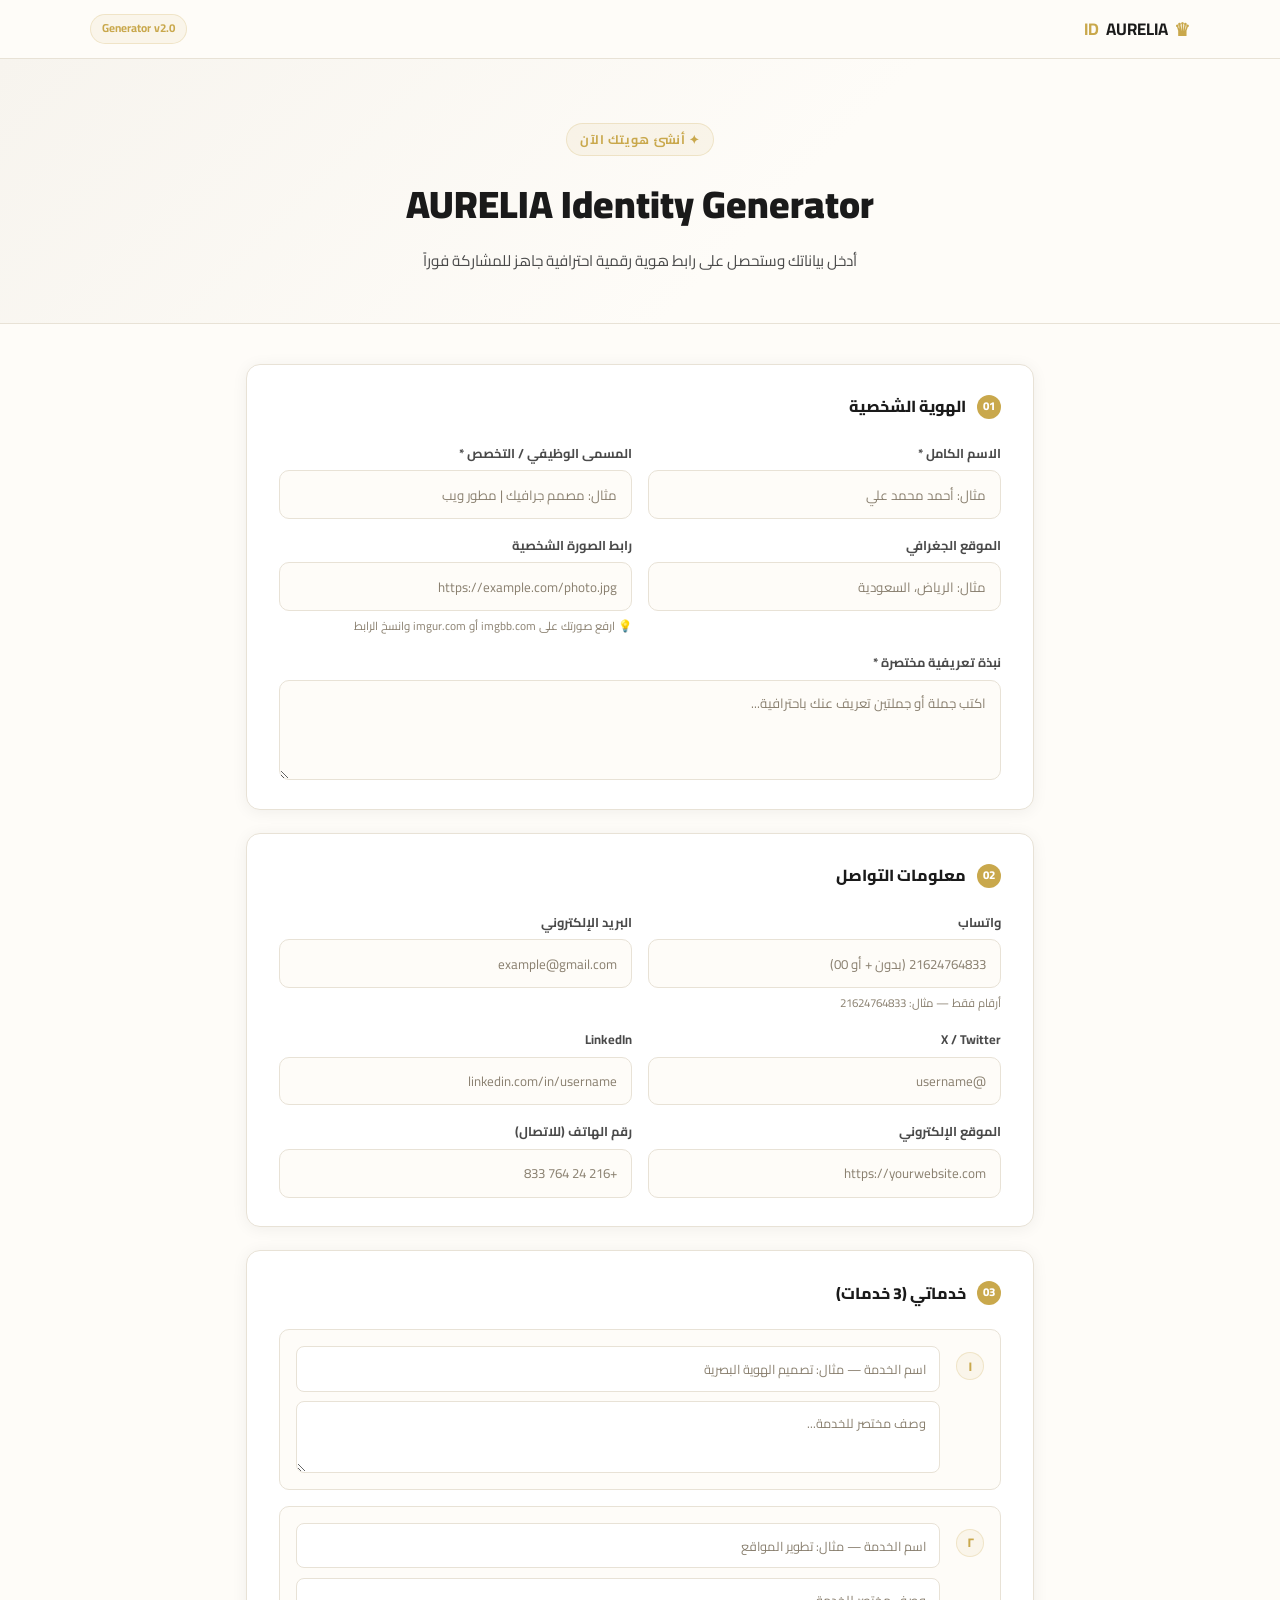
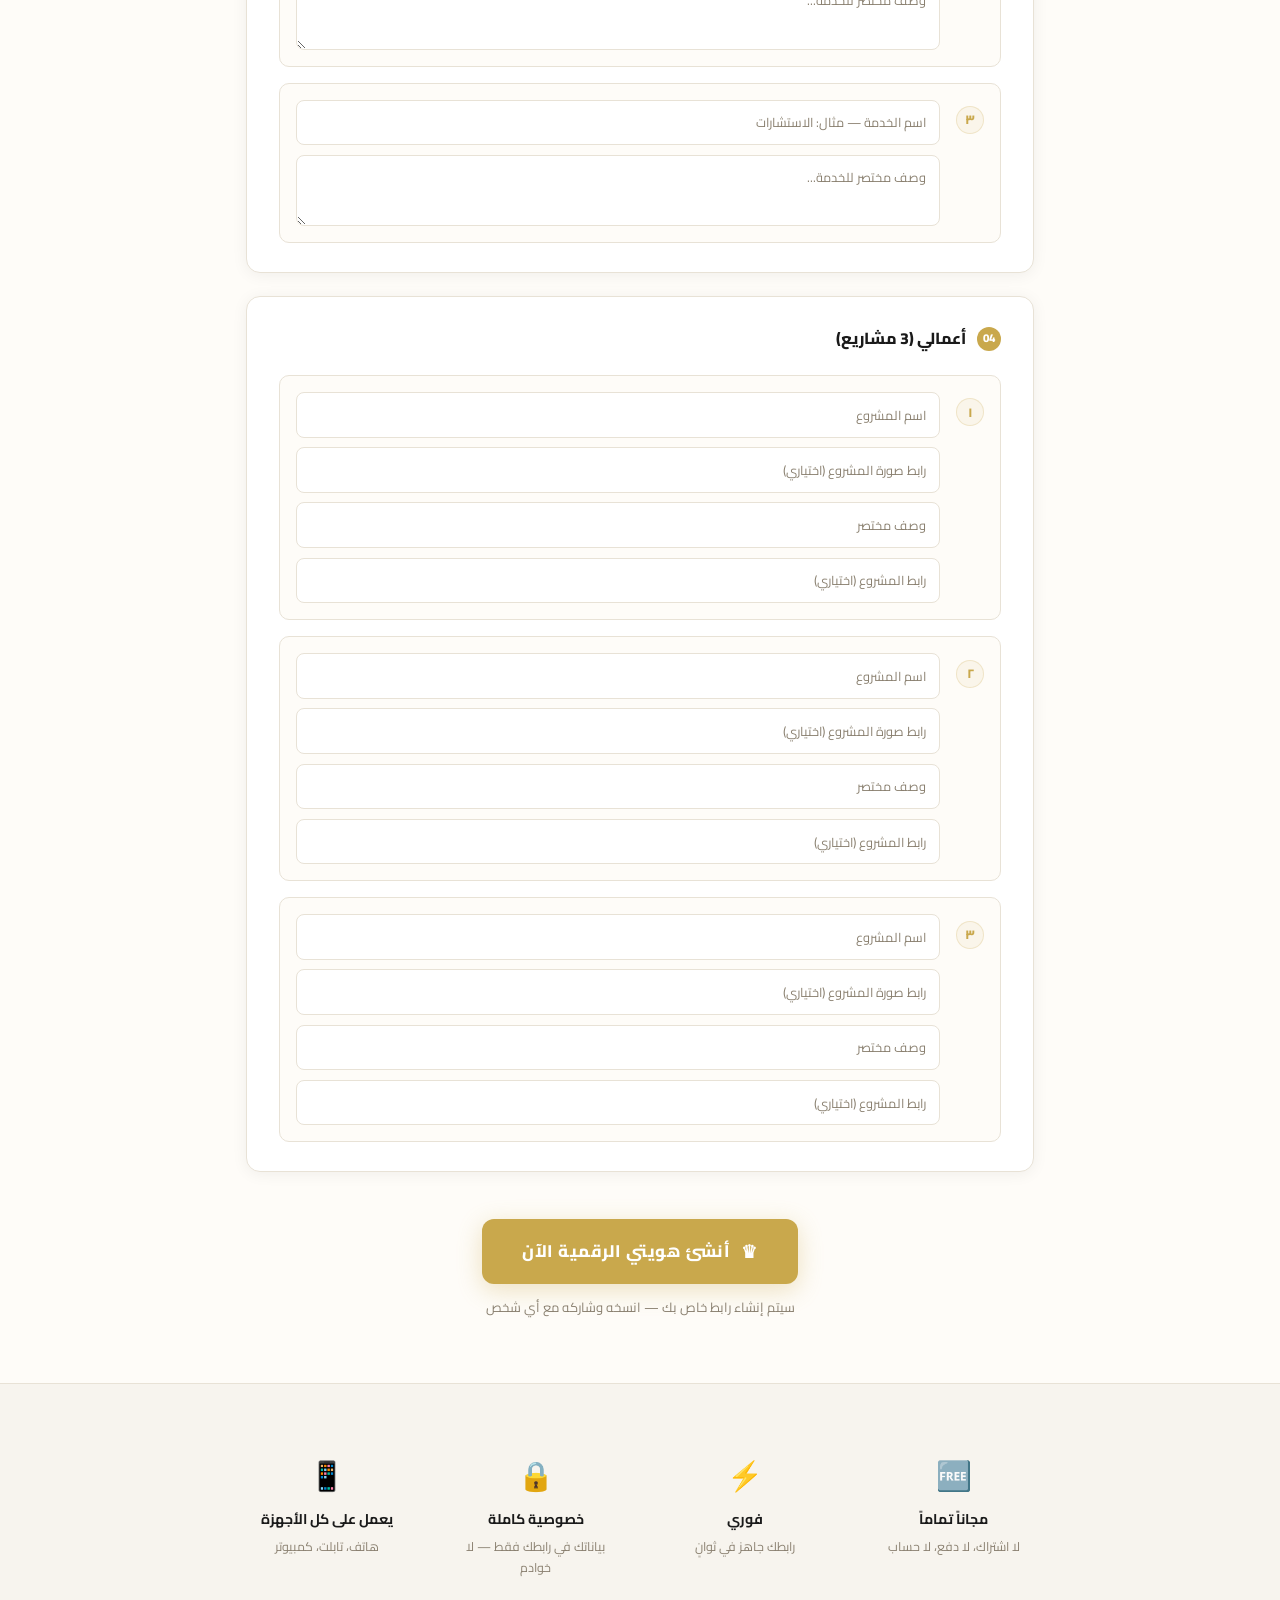
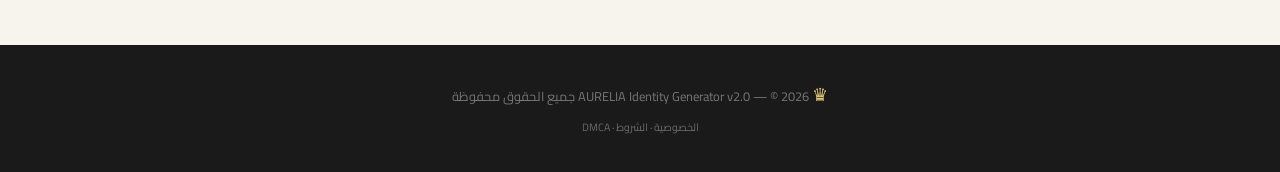
==== index.html @ c1bc96af "Transform personal profile into a reusable identity generator Update index.html, script.js, and styl" ====
<!DOCTYPE html>
<html lang="ar" dir="rtl">
<head>
  <meta charset="UTF-8" />
  <meta name="viewport" content="width=device-width, initial-scale=1.0" />
  <meta name="description" content="AURELIA Identity Generator — أنشئ هويتك الرقمية الاحترافية برابط واحد" />
  <title>AURELIA Identity Generator</title>
  <link rel="preconnect" href="https://fonts.googleapis.com" />
  <link href="https://fonts.googleapis.com/css2?family=Cairo:wght@300;400;500;600;700;800;900&display=swap" rel="stylesheet" />
  <link rel="stylesheet" href="style.css" />
</head>
<body>

<!-- ══ FORM MODE (يظهر عند فتح الرابط بدون بيانات) ══ -->
<div id="formMode">

  <nav class="nav">
    <div class="nav-wrap">
      <span class="logo"><span class="logo-icon">♛</span> AURELIA <strong>ID</strong></span>
      <span class="nav-badge">Generator v2.0</span>
    </div>
  </nav>

  <div class="form-hero">
    <div class="fh-inner">
      <span class="form-tag">✦ أنشئ هويتك الآن</span>
      <h1>AURELIA Identity Generator</h1>
      <p>أدخل بياناتك وستحصل على رابط هوية رقمية احترافية جاهز للمشاركة فوراً</p>
    </div>
  </div>

  <div class="form-wrap">
    <form id="identityForm">

      <!-- ═══ الهوية الأساسية ═══ -->
      <div class="form-section">
        <h2 class="fs-title"><span>01</span> الهوية الشخصية</h2>
        <div class="fields-grid">
          <div class="field-group">
            <label>الاسم الكامل *</label>
            <input type="text" id="f-name" placeholder="مثال: أحمد محمد علي" required />
          </div>
          <div class="field-group">
            <label>المسمى الوظيفي / التخصص *</label>
            <input type="text" id="f-title" placeholder="مثال: مصمم جرافيك | مطور ويب" required />
          </div>
          <div class="field-group">
            <label>الموقع الجغرافي</label>
            <input type="text" id="f-location" placeholder="مثال: الرياض، السعودية" />
          </div>
          <div class="field-group">
            <label>رابط الصورة الشخصية</label>
            <input type="url" id="f-photo" placeholder="https://example.com/photo.jpg" />
            <small>💡 ارفع صورتك على imgbb.com أو imgur.com وانسخ الرابط</small>
          </div>
          <div class="field-group full">
            <label>نبذة تعريفية مختصرة *</label>
            <textarea id="f-bio" rows="3" placeholder="اكتب جملة أو جملتين تعريف عنك باحترافية..." required></textarea>
          </div>
        </div>
      </div>

      <!-- ═══ التواصل ═══ -->
      <div class="form-section">
        <h2 class="fs-title"><span>02</span> معلومات التواصل</h2>
        <div class="fields-grid">
          <div class="field-group">
            <label>واتساب</label>
            <input type="text" id="f-wa" placeholder="21624764833 (بدون + أو 00)" />
            <small>أرقام فقط — مثال: 21624764833</small>
          </div>
          <div class="field-group">
            <label>البريد الإلكتروني</label>
            <input type="email" id="f-email" placeholder="example@gmail.com" />
          </div>
          <div class="field-group">
            <label>X / Twitter</label>
            <input type="text" id="f-x" placeholder="@username" />
          </div>
          <div class="field-group">
            <label>LinkedIn</label>
            <input type="text" id="f-li" placeholder="linkedin.com/in/username" />
          </div>
          <div class="field-group">
            <label>الموقع الإلكتروني</label>
            <input type="url" id="f-web" placeholder="https://yourwebsite.com" />
          </div>
          <div class="field-group">
            <label>رقم الهاتف (للاتصال)</label>
            <input type="text" id="f-phone" placeholder="+216 24 764 833" />
          </div>
        </div>
      </div>

      <!-- ═══ الخدمات ═══ -->
      <div class="form-section">
        <h2 class="fs-title"><span>03</span> خدماتي (3 خدمات)</h2>
        <div class="services-inputs">
          <div class="service-input-row" data-svc="1">
            <span class="svc-num">١</span>
            <div class="svc-fields">
              <input type="text" id="s1-title" placeholder="اسم الخدمة — مثال: تصميم الهوية البصرية" />
              <textarea id="s1-desc" rows="2" placeholder="وصف مختصر للخدمة..."></textarea>
            </div>
          </div>
          <div class="service-input-row" data-svc="2">
            <span class="svc-num">٢</span>
            <div class="svc-fields">
              <input type="text" id="s2-title" placeholder="اسم الخدمة — مثال: تطوير المواقع" />
              <textarea id="s2-desc" rows="2" placeholder="وصف مختصر للخدمة..."></textarea>
            </div>
          </div>
          <div class="service-input-row" data-svc="3">
            <span class="svc-num">٣</span>
            <div class="svc-fields">
              <input type="text" id="s3-title" placeholder="اسم الخدمة — مثال: الاستشارات" />
              <textarea id="s3-desc" rows="2" placeholder="وصف مختصر للخدمة..."></textarea>
            </div>
          </div>
        </div>
      </div>

      <!-- ═══ الأعمال ═══ -->
      <div class="form-section">
        <h2 class="fs-title"><span>04</span> أعمالي (3 مشاريع)</h2>
        <div class="projects-inputs">
          <div class="project-input-row">
            <span class="svc-num">١</span>
            <div class="svc-fields">
              <input type="text" id="p1-name" placeholder="اسم المشروع" />
              <input type="url" id="p1-img" placeholder="رابط صورة المشروع (اختياري)" />
              <input type="text" id="p1-desc" placeholder="وصف مختصر" />
              <input type="url" id="p1-link" placeholder="رابط المشروع (اختياري)" />
            </div>
          </div>
          <div class="project-input-row">
            <span class="svc-num">٢</span>
            <div class="svc-fields">
              <input type="text" id="p2-name" placeholder="اسم المشروع" />
              <input type="url" id="p2-img" placeholder="رابط صورة المشروع (اختياري)" />
              <input type="text" id="p2-desc" placeholder="وصف مختصر" />
              <input type="url" id="p2-link" placeholder="رابط المشروع (اختياري)" />
            </div>
          </div>
          <div class="project-input-row">
            <span class="svc-num">٣</span>
            <div class="svc-fields">
              <input type="text" id="p3-name" placeholder="اسم المشروع" />
              <input type="url" id="p3-img" placeholder="رابط صورة المشروع (اختياري)" />
              <input type="text" id="p3-desc" placeholder="وصف مختصر" />
              <input type="url" id="p3-link" placeholder="رابط المشروع (اختياري)" />
            </div>
          </div>
        </div>
      </div>

      <!-- ═══ زر الإنشاء ═══ -->
      <div class="form-submit">
        <button type="submit" class="gen-btn">
          <span class="btn-icon">♛</span>
          أنشئ هويتي الرقمية الآن
        </button>
        <p class="form-note">سيتم إنشاء رابط خاص بك — انسخه وشاركه مع أي شخص</p>
      </div>

    </form>
  </div>

  <!-- FEATURES -->
  <div class="gen-features">
    <div class="container">
      <div class="gf-grid">
        <div class="gf-item">
          <span>🆓</span>
          <strong>مجاناً تماماً</strong>
          <p>لا اشتراك، لا دفع، لا حساب</p>
        </div>
        <div class="gf-item">
          <span>⚡</span>
          <strong>فوري</strong>
          <p>رابطك جاهز في ثوانٍ</p>
        </div>
        <div class="gf-item">
          <span>🔒</span>
          <strong>خصوصية كاملة</strong>
          <p>بياناتك في رابطك فقط — لا خوادم</p>
        </div>
        <div class="gf-item">
          <span>📱</span>
          <strong>يعمل على كل الأجهزة</strong>
          <p>هاتف، تابلت، كمبيوتر</p>
        </div>
      </div>
    </div>
  </div>

  <footer class="footer">
    <div class="footer-copy">
      <span class="logo-icon">♛</span>
      AURELIA Identity Generator v2.0 — © 2026 جميع الحقوق محفوظة
      <br /><small><a href="privacy.html">الخصوصية</a> · <a href="terms.html">الشروط</a> · <a href="dmca.html">DMCA</a></small>
    </div>
  </footer>

</div><!-- /formMode -->

<!-- ══ VIEW MODE (يظهر عند فتح رابط #data=...) ══ -->
<div id="viewMode" style="display:none">

  <nav class="nav nav-view">
    <div class="nav-wrap">
      <span class="logo"><span class="logo-icon">♛</span> AURELIA <strong>ID</strong></span>
      <div class="nav-view-actions">
        <a href="index.html" class="nav-edit-btn">✏ أنشئ هويتك</a>
        <button class="nav-share-btn" id="shareBtn">🔗 نسخ الرابط</button>
      </div>
    </div>
  </nav>

  <!-- HERO -->
  <section class="v-hero">
    <div class="container v-hero-grid">
      <div class="v-hero-content">
        <span class="hero-tag" id="v-tag">✦ هوية رقمية احترافية</span>
        <h1 class="hero-name" id="v-name">—</h1>
        <p class="hero-title" id="v-title">—</p>
        <p class="hero-loc" id="v-loc" style="display:none">
          <svg width="13" height="13" viewBox="0 0 24 24" fill="none" stroke="currentColor" stroke-width="2"><path d="M21 10c0 7-9 13-9 13s-9-6-9-13a9 9 0 0118 0z"/><circle cx="12" cy="10" r="3"/></svg>
          <span id="v-loc-text"></span>
        </p>
        <p class="hero-desc" id="v-bio">—</p>
        <div class="hero-socials" id="v-socials"></div>
        <div id="v-cta-wrap"></div>
      </div>
      <div class="hero-photo-wrap">
        <div class="photo-ring">
          <div class="photo-circle">
            <img id="v-photo" src="" alt="صورة شخصية" onerror="this.style.display='none';document.getElementById('v-avatar-fb').style.display='flex'" />
            <div class="avatar-fallback" id="v-avatar-fb"></div>
          </div>
        </div>
        <div class="photo-badge">هوية رقمية ✦</div>
      </div>
    </div>
  </section>

  <!-- SERVICES -->
  <section class="v-section v-alt" id="v-services-sec" style="display:none">
    <div class="container">
      <div class="section-label">الخدمات</div>
      <div class="v-services-grid" id="v-services"></div>
    </div>
  </section>

  <!-- PROJECTS -->
  <section class="v-section" id="v-projects-sec" style="display:none">
    <div class="container">
      <div class="section-label">الأعمال</div>
      <div class="v-projects-grid" id="v-projects"></div>
    </div>
  </section>

  <!-- STRENGTHS (ثابتة) -->
  <section class="v-section v-alt strengths-sec">
    <div class="container">
      <div class="section-label">المميزات</div>
      <div class="strengths-grid">
        <div class="str-card">
          <div class="str-icon">🆓</div>
          <h4>استضافة مجانية</h4>
          <p>يعمل على GitHub Pages بدون أي تكلفة</p>
        </div>
        <div class="str-card">
          <div class="str-icon">📱</div>
          <h4>تصميم متجاوب</h4>
          <p>متوافق مع الهاتف والتابلت والكمبيوتر</p>
        </div>
        <div class="str-card">
          <div class="str-icon">⚡</div>
          <h4>تحديث فوري</h4>
          <p>تعديل البيانات وإنشاء رابط جديد فوراً</p>
        </div>
        <div class="str-card">
          <div class="str-icon">🔗</div>
          <h4>روابط مباشرة</h4>
          <p>واتساب، إيميل، شبكات اجتماعية في مكان واحد</p>
        </div>
      </div>
    </div>
  </section>

  <!-- CONTACT -->
  <section class="v-section" id="v-contact-sec">
    <div class="container">
      <div class="section-label">تواصل</div>
      <div class="v-contact-grid" id="v-contacts"></div>
    </div>
  </section>

  <!-- FOOTER VIEW -->
  <footer class="footer">
    <div class="footer-copy">
      <span class="logo-icon">♛</span>
      تم إنشاء هذه الهوية بـ AURELIA Identity Generator
      <br />
      <a href="index.html" class="footer-gen-link">أنشئ هويتك المجانية الآن ←</a>
      <br /><small><a href="privacy.html">الخصوصية</a> · <a href="terms.html">الشروط</a></small>
    </div>
  </footer>

  <!-- SHARE TOAST -->
  <div class="toast" id="toast">✓ تم نسخ الرابط!</div>

</div><!-- /viewMode -->

<script src="script.js"></script>
</body>
</html>
---- style.css ----
/* ============================================
   AURELIA Identity Generator v2.0 — style.css
   © 2026 AURELIA. All rights reserved.
============================================ */

:root {
  --gold:    #c9a84c;
  --gold-l:  #e2c87a;
  --gold-d:  #9e7e30;
  --gold-bg: rgba(201,168,76,.08);
  --gold-br: rgba(201,168,76,.22);
  --bg:      #fefcf8;
  --bg2:     #f7f4ee;
  --white:   #ffffff;
  --text:    #1a1a1a;
  --sub:     #4a4a4a;
  --muted:   #8a8070;
  --border:  #e8e2d6;
  --shadow:  0 2px 16px rgba(0,0,0,.06);
  --shadow-h:0 8px 36px rgba(0,0,0,.1);
  --ff:      'Cairo', sans-serif;
  --r:       14px;
  --tr:      .22s ease;
}

*,*::before,*::after{box-sizing:border-box;margin:0;padding:0}
html{scroll-behavior:smooth}
body{font-family:var(--ff);background:var(--bg);color:var(--text);direction:rtl;overflow-x:hidden;line-height:1.7}
img{max-width:100%;display:block}
a{text-decoration:none;color:inherit}
ul{list-style:none}
input,textarea,button,select{font-family:var(--ff)}

::-webkit-scrollbar{width:4px}
::-webkit-scrollbar-track{background:var(--bg2)}
::-webkit-scrollbar-thumb{background:var(--gold-l);border-radius:8px}

.container{width:min(1100px,92%);margin-inline:auto}

/* ══ NAV ═══════════════════════════════════ */
.nav{
  position:sticky;top:0;z-index:99;
  background:rgba(254,252,248,.95);
  backdrop-filter:blur(14px);
  border-bottom:1px solid var(--border);
  padding:.85rem 0;
}
.nav-wrap{
  display:flex;align-items:center;
  justify-content:space-between;
  width:min(1100px,92%);margin-inline:auto;
}
.logo{
  display:flex;align-items:center;gap:.4rem;
  font-size:1.05rem;font-weight:700;color:var(--text);
}
.logo-icon{color:var(--gold);font-size:1.15rem}
.logo strong{color:var(--gold)}
.nav-badge{
  font-size:.72rem;font-weight:700;
  background:var(--gold-bg);border:1px solid var(--gold-br);
  color:var(--gold);padding:.25rem .7rem;border-radius:50px;
}
.nav-view-actions{display:flex;gap:.7rem;align-items:center}
.nav-edit-btn{
  font-size:.8rem;font-weight:700;color:var(--sub);
  border:1px solid var(--border);
  padding:.35rem .9rem;border-radius:8px;
  transition:all var(--tr);
}
.nav-edit-btn:hover{border-color:var(--gold);color:var(--gold)}
.nav-share-btn{
  font-size:.8rem;font-weight:700;
  background:var(--gold);color:#fff;
  border:none;padding:.4rem 1rem;border-radius:8px;
  cursor:pointer;transition:background var(--tr);
}
.nav-share-btn:hover{background:var(--gold-d)}

/* ══ FORM HERO ══════════════════════════════ */
.form-hero{
  background:linear-gradient(135deg,var(--bg2) 0%,var(--bg) 60%);
  border-bottom:1px solid var(--border);
  padding:4rem 0 3rem;
  text-align:center;
}
.fh-inner{max-width:580px;margin:0 auto;padding:0 1rem}
.form-tag{
  display:inline-block;
  background:var(--gold-bg);border:1px solid var(--gold-br);
  color:var(--gold);font-size:.78rem;font-weight:700;
  padding:.3rem .85rem;border-radius:50px;
  letter-spacing:.05em;margin-bottom:1rem;
}
.form-hero h1{
  font-size:clamp(1.7rem,3.5vw,2.4rem);
  font-weight:900;color:var(--text);margin-bottom:.6rem;
}
.form-hero p{font-size:.95rem;color:var(--sub);line-height:1.8}

/* ══ FORM ═══════════════════════════════════ */
.form-wrap{
  max-width:820px;margin:0 auto;
  padding:2.5rem 1rem 1rem;
}
.form-section{
  background:var(--white);
  border:1px solid var(--border);
  border-radius:var(--r);
  padding:1.8rem 2rem;
  margin-bottom:1.4rem;
  box-shadow:var(--shadow);
}
.fs-title{
  font-size:1rem;font-weight:800;color:var(--text);
  margin-bottom:1.4rem;
  display:flex;align-items:center;gap:.7rem;
}
.fs-title span{
  background:var(--gold);color:#fff;
  font-size:.72rem;font-weight:800;
  width:24px;height:24px;border-radius:50%;
  display:inline-flex;align-items:center;justify-content:center;
  flex-shrink:0;
}
.fields-grid{
  display:grid;
  grid-template-columns:1fr 1fr;
  gap:1rem;
}
.field-group{display:flex;flex-direction:column;gap:.35rem}
.field-group.full{grid-column:1/-1}
.field-group label{
  font-size:.8rem;font-weight:700;color:var(--sub);
}
.field-group small{font-size:.72rem;color:var(--muted)}
.field-group input,
.field-group textarea{
  border:1.5px solid var(--border);
  border-radius:10px;
  padding:.65rem .9rem;
  font-size:.88rem;color:var(--text);
  background:var(--bg);
  outline:none;
  transition:border-color var(--tr),box-shadow var(--tr);
  resize:vertical;
  direction:rtl;
}
.field-group input:focus,
.field-group textarea:focus{
  border-color:var(--gold);
  box-shadow:0 0 0 3px rgba(201,168,76,.12);
}
.field-group input::placeholder,
.field-group textarea::placeholder{color:var(--muted);font-size:.83rem}

/* Services & Projects Inputs */
.services-inputs,.projects-inputs{display:flex;flex-direction:column;gap:1rem}
.service-input-row,.project-input-row{
  display:flex;gap:1rem;align-items:flex-start;
  padding:1rem;background:var(--bg);
  border:1px solid var(--border);border-radius:10px;
}
.svc-num{
  width:28px;height:28px;border-radius:50%;
  background:var(--gold-bg);border:1px solid var(--gold-br);
  color:var(--gold);font-size:.8rem;font-weight:800;
  display:flex;align-items:center;justify-content:center;
  flex-shrink:0;margin-top:.4rem;
}
.svc-fields{flex:1;display:flex;flex-direction:column;gap:.6rem}
.svc-fields input,.svc-fields textarea{
  border:1.5px solid var(--border);border-radius:8px;
  padding:.55rem .8rem;font-size:.85rem;color:var(--text);
  background:var(--white);outline:none;
  transition:border-color var(--tr);
  direction:rtl;
}
.svc-fields input:focus,.svc-fields textarea:focus{border-color:var(--gold)}
.svc-fields input::placeholder,.svc-fields textarea::placeholder{color:var(--muted);font-size:.8rem}
.svc-fields textarea{resize:vertical}

/* Submit */
.form-submit{
  text-align:center;padding:1.5rem 0 3rem;
}
.gen-btn{
  display:inline-flex;align-items:center;gap:.7rem;
  background:var(--gold);color:#fff;
  font-family:var(--ff);font-size:1.05rem;font-weight:800;
  padding:1rem 2.5rem;border-radius:12px;
  border:none;cursor:pointer;
  box-shadow:0 6px 24px rgba(201,168,76,.32);
  transition:all var(--tr);
  letter-spacing:.03em;
}
.gen-btn:hover{background:var(--gold-d);transform:translateY(-2px);box-shadow:0 10px 32px rgba(201,168,76,.4)}
.btn-icon{font-size:1.1rem}
.form-note{font-size:.82rem;color:var(--muted);margin-top:.8rem}

/* Generator Features */
.gen-features{
  background:var(--bg2);
  border-top:1px solid var(--border);
  padding:3rem 0;
}
.gf-grid{
  display:grid;grid-template-columns:repeat(4,1fr);
  gap:1rem;max-width:820px;margin:0 auto;text-align:center;
}
.gf-item{padding:1.2rem .8rem}
.gf-item span{font-size:1.8rem;display:block;margin-bottom:.5rem}
.gf-item strong{display:block;font-size:.88rem;font-weight:700;color:var(--text);margin-bottom:.25rem}
.gf-item p{font-size:.78rem;color:var(--muted)}

/* ══ IDENTITY VIEW ══════════════════════════ */
.v-hero{
  padding:5rem 0 4rem;
  background:var(--bg);
  border-bottom:1px solid var(--border);
}
.v-hero-grid{
  display:grid;grid-template-columns:1fr auto;
  gap:4rem;align-items:center;
}
.hero-tag{
  display:inline-block;
  background:var(--gold-bg);border:1px solid var(--gold-br);
  color:var(--gold);font-size:.78rem;font-weight:700;
  padding:.3rem .85rem;border-radius:50px;
  margin-bottom:1rem;letter-spacing:.04em;
}
.hero-name{
  font-size:clamp(1.8rem,4vw,2.8rem);
  font-weight:900;color:var(--text);
  line-height:1.2;margin-bottom:.35rem;
}
.hero-title{
  font-size:1.05rem;font-weight:700;
  color:var(--gold);margin-bottom:.5rem;
}
.hero-loc{
  display:flex;align-items:center;gap:.35rem;
  font-size:.85rem;color:var(--muted);margin-bottom:1.1rem;
}
.hero-loc svg{color:var(--gold);flex-shrink:0}
.hero-desc{
  font-size:.93rem;color:var(--sub);
  line-height:1.9;margin-bottom:1.6rem;max-width:460px;
}
.hero-socials{
  display:flex;flex-wrap:wrap;gap:.5rem;margin-bottom:1.5rem;
}
.social-btn{
  display:flex;flex-direction:column;align-items:center;gap:.25rem;
  background:var(--white);border:1px solid var(--border);
  border-radius:10px;padding:.55rem .7rem;
  font-size:.68rem;font-weight:700;color:var(--sub);
  transition:all var(--tr);min-width:52px;cursor:pointer;
}
.social-btn svg{width:17px;height:17px;color:var(--muted);transition:color var(--tr)}
.social-btn:hover{border-color:var(--gold);color:var(--gold);transform:translateY(-2px);box-shadow:0 4px 14px rgba(201,168,76,.14)}
.social-btn:hover svg{color:var(--gold)}
.cta-btn{
  display:inline-flex;align-items:center;gap:.6rem;
  background:var(--gold);color:#fff;
  font-family:var(--ff);font-size:.95rem;font-weight:800;
  padding:.85rem 1.8rem;border-radius:11px;
  border:none;cursor:pointer;
  box-shadow:0 4px 18px rgba(201,168,76,.28);
  transition:all var(--tr);
}
.cta-btn:hover{background:var(--gold-d);transform:translateY(-2px);box-shadow:0 8px 26px rgba(201,168,76,.38)}

/* Photo */
.hero-photo-wrap{display:flex;flex-direction:column;align-items:center;gap:.8rem}
.photo-ring{
  width:220px;height:220px;border-radius:50%;padding:4px;
  background:conic-gradient(var(--gold-l),rgba(201,168,76,.1),var(--gold-l),rgba(201,168,76,.1),var(--gold-l));
  animation:spin 10s linear infinite;
}
.photo-circle{
  width:100%;height:100%;border-radius:50%;overflow:hidden;
  background:var(--bg2);border:4px solid var(--white);
  display:flex;align-items:center;justify-content:center;
  animation:spin-rev 10s linear infinite;
}
.photo-circle img{width:100%;height:100%;object-fit:cover}
.avatar-fallback{
  display:none;width:100%;height:100%;
  align-items:center;justify-content:center;
  font-size:4rem;font-weight:900;
  background:linear-gradient(135deg,rgba(201,168,76,.12),rgba(201,168,76,.3));
  color:var(--gold-d);border-radius:50%;
}
.photo-badge{
  background:var(--white);border:1px solid var(--gold-br);
  color:var(--gold);font-size:.75rem;font-weight:700;
  padding:.3rem .9rem;border-radius:50px;
  box-shadow:var(--shadow);
}

/* Sections */
.v-section{padding:4rem 0}
.v-alt{background:var(--bg2)}
.section-label{
  text-align:center;font-size:.72rem;font-weight:800;
  letter-spacing:.12em;color:var(--gold);
  text-transform:uppercase;margin-bottom:2rem;
}

/* Services Grid */
.v-services-grid{
  display:grid;grid-template-columns:repeat(3,1fr);
  gap:1.2rem;max-width:820px;margin:0 auto;
}
.v-svc-card{
  background:var(--white);border:1px solid var(--border);
  border-radius:var(--r);padding:1.6rem 1.4rem;
  transition:all var(--tr);
}
.v-svc-card:hover{border-color:var(--gold-br);box-shadow:var(--shadow-h);transform:translateY(-3px)}
.v-svc-card h3{font-size:.95rem;font-weight:700;color:var(--text);margin-bottom:.4rem}
.v-svc-card p{font-size:.82rem;color:var(--muted);line-height:1.6}

/* Projects Grid */
.v-projects-grid{
  display:grid;grid-template-columns:repeat(3,1fr);
  gap:1.2rem;
}
.proj-card{
  background:var(--white);border:1px solid var(--border);
  border-radius:var(--r);overflow:hidden;transition:all var(--tr);
}
.proj-card:hover{box-shadow:var(--shadow-h);transform:translateY(-3px);border-color:var(--gold-br)}
.proj-thumb{
  height:140px;overflow:hidden;background:var(--bg2);
  display:flex;align-items:center;justify-content:center;
}
.proj-thumb img{width:100%;height:100%;object-fit:cover;transition:transform .4s}
.proj-card:hover .proj-thumb img{transform:scale(1.05)}
.proj-ph{font-size:2rem;display:flex;align-items:center;justify-content:center;width:100%;height:100%;color:var(--muted)}
.proj-body{padding:1rem}
.proj-body h3{font-size:.9rem;font-weight:700;color:var(--text);margin-bottom:.3rem}
.proj-body p{font-size:.8rem;color:var(--muted);line-height:1.6;margin-bottom:.5rem}
.proj-link{font-size:.78rem;font-weight:700;color:var(--gold)}
.proj-link:hover{opacity:.7}

/* Strengths */
.strengths-sec{background:var(--white)}
.strengths-grid{
  display:grid;grid-template-columns:repeat(4,1fr);
  gap:1rem;max-width:900px;margin:0 auto;
}
.str-card{
  background:var(--bg);border:1px solid var(--border);
  border-radius:var(--r);padding:1.6rem 1.2rem;
  text-align:center;transition:all var(--tr);
}
.str-card:hover{border-color:var(--gold-br);box-shadow:var(--shadow-h);transform:translateY(-3px)}
.str-icon{font-size:1.8rem;margin-bottom:.7rem}
.str-card h4{font-size:.88rem;font-weight:700;color:var(--text);margin-bottom:.3rem}
.str-card p{font-size:.77rem;color:var(--muted);line-height:1.6}

/* Contact */
.v-contact-grid{
  display:grid;grid-template-columns:repeat(2,1fr);
  gap:1rem;max-width:660px;margin:0 auto;
}
.contact-card{
  display:flex;align-items:center;gap:1rem;
  background:var(--white);border:1px solid var(--border);
  border-radius:var(--r);padding:1.2rem 1.4rem;
  transition:all var(--tr);color:var(--text);
}
.contact-card:hover{border-color:var(--gold-br);box-shadow:var(--shadow-h);transform:translateY(-2px)}
.contact-card.primary{
  border-color:var(--gold-br);
  background:linear-gradient(135deg,rgba(201,168,76,.04),var(--white));
}
.cc-icon{
  width:42px;height:42px;background:var(--gold-bg);
  border-radius:9px;display:flex;align-items:center;justify-content:center;flex-shrink:0;
}
.cc-icon svg{width:18px;height:18px;color:var(--gold)}
.contact-card h4{font-size:.85rem;font-weight:700;color:var(--text);margin-bottom:.1rem}
.contact-card span{font-size:.78rem;color:var(--muted);display:block}
.contact-card em{
  display:inline-block;margin-top:.2rem;font-style:normal;
  font-size:.68rem;font-weight:700;color:var(--gold);
  background:var(--gold-bg);padding:.12rem .5rem;border-radius:50px;
}

/* ══ FOOTER ═════════════════════════════════ */
.footer{
  background:var(--text);padding:2rem 0;
  text-align:center;
}
.footer-copy{
  font-size:.8rem;color:rgba(255,255,255,.4);line-height:2;
}
.footer-copy .logo-icon{color:var(--gold-l)}
.footer-copy a{color:rgba(255,255,255,.35);transition:color var(--tr)}
.footer-copy a:hover{color:var(--gold-l)}
.footer-gen-link{
  color:var(--gold-l)!important;font-weight:700;font-size:.85rem;
}

/* ══ TOAST ══════════════════════════════════ */
.toast{
  position:fixed;bottom:2rem;left:50%;transform:translateX(-50%) translateY(20px);
  background:var(--text);color:#fff;
  font-size:.85rem;font-weight:700;
  padding:.7rem 1.5rem;border-radius:50px;
  opacity:0;transition:all .3s;pointer-events:none;z-index:999;
  white-space:nowrap;
}
.toast.show{opacity:1;transform:translateX(-50%) translateY(0)}

/* ══ REVEAL ═════════════════════════════════ */
.reveal{opacity:0;transform:translateY(18px);transition:opacity .55s ease,transform .55s ease}
.reveal.visible{opacity:1;transform:none}

/* ══ KEYFRAMES ══════════════════════════════ */
@keyframes spin{to{transform:rotate(360deg)}}
@keyframes spin-rev{to{transform:rotate(-360deg)}}

/* ══ RESPONSIVE ═════════════════════════════ */
@media(max-width:900px){
  .fields-grid{grid-template-columns:1fr}
  .v-hero-grid{grid-template-columns:1fr;text-align:center;gap:2rem}
  .v-hero-grid .hero-photo-wrap{order:-1}
  .hero-desc{margin-inline:auto}
  .hero-socials{justify-content:center}
  .v-services-grid{grid-template-columns:1fr 1fr}
  .v-projects-grid{grid-template-columns:1fr 1fr}
  .strengths-grid{grid-template-columns:1fr 1fr}
  .v-contact-grid{grid-template-columns:1fr}
  .gf-grid{grid-template-columns:1fr 1fr}
  .photo-ring{width:170px;height:170px}
}
@media(max-width:600px){
  .form-section{padding:1.4rem 1.2rem}
  .v-services-grid{grid-template-columns:1fr}
  .v-projects-grid{grid-template-columns:1fr}
  .strengths-grid{grid-template-columns:1fr 1fr}
  .hero-socials{gap:.4rem}
  .social-btn{min-width:46px;padding:.5rem .55rem}
  .photo-ring{width:140px;height:140px}
  .nav-view-actions{gap:.4rem}
}
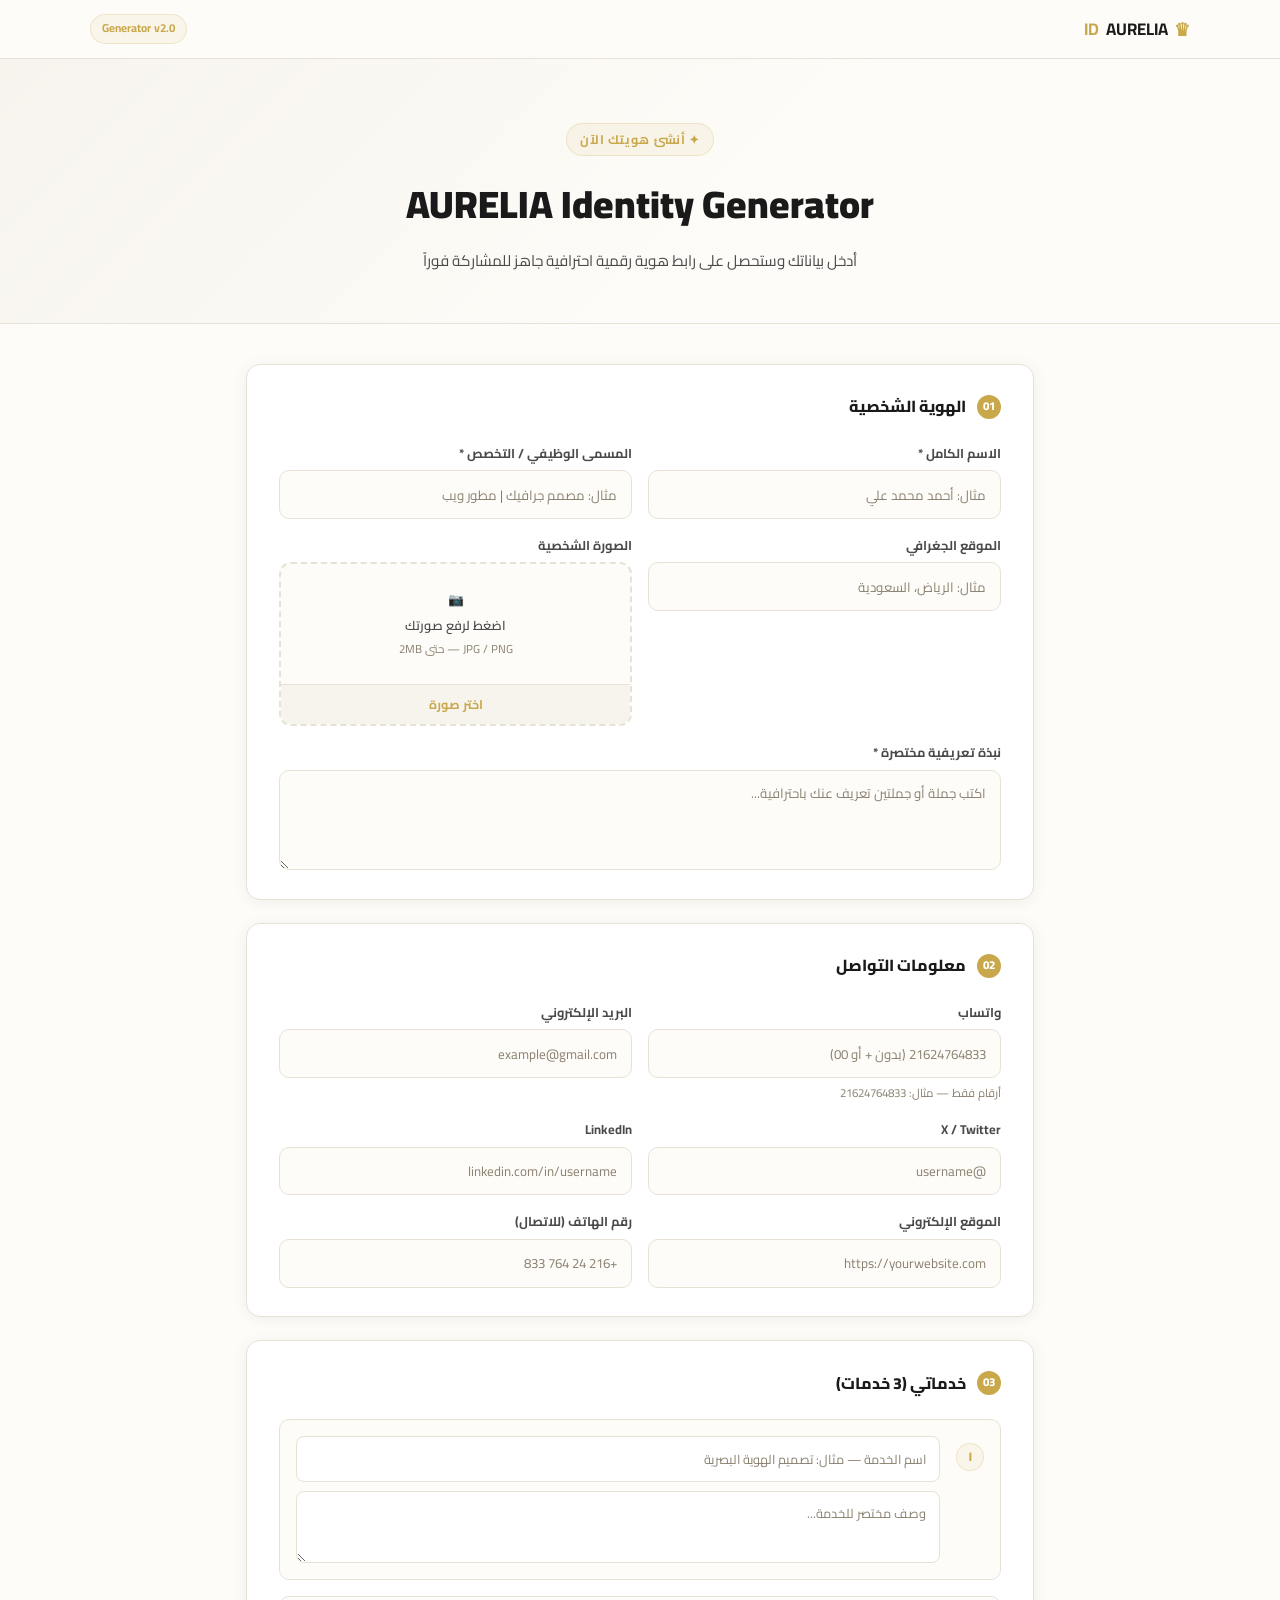
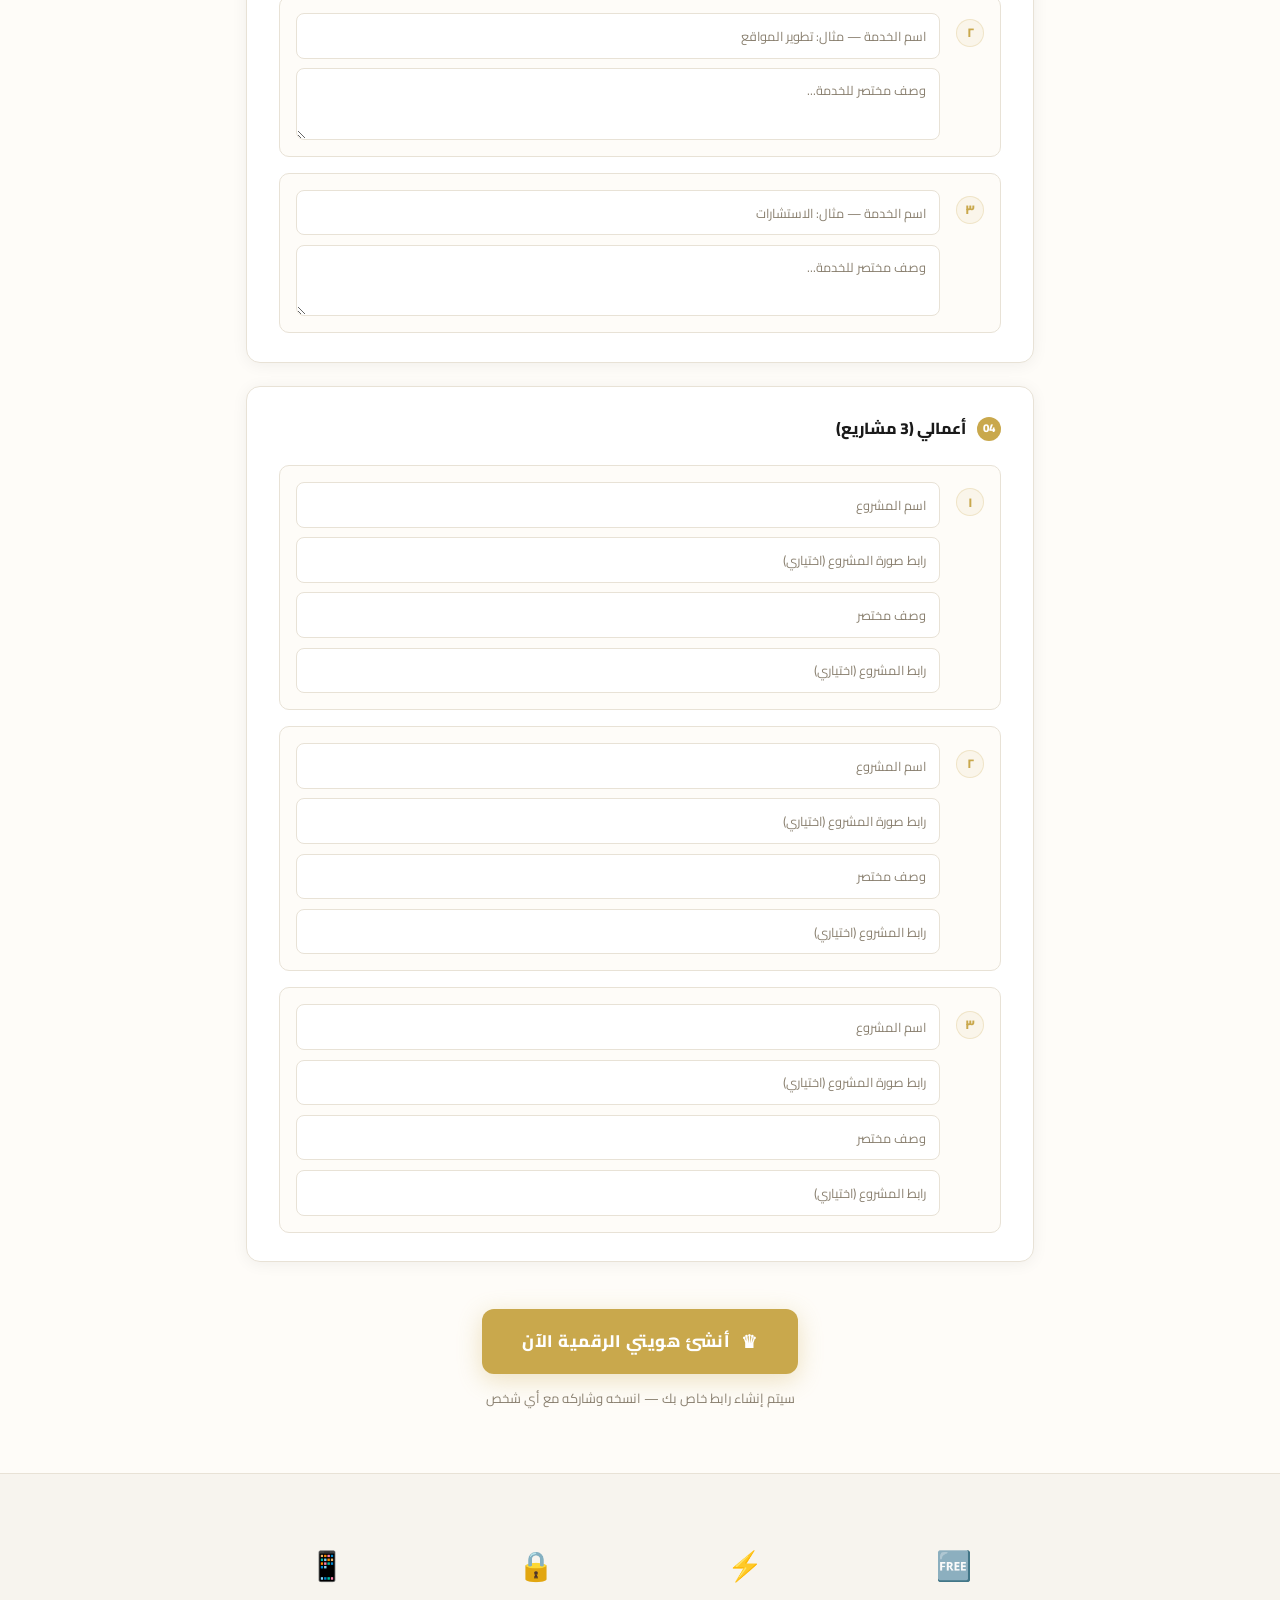
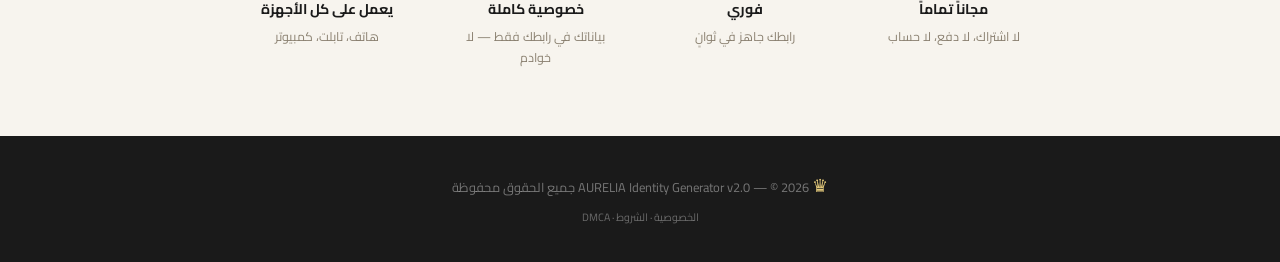
==== commit a70e72e4: "Add photo upload functionality for creating digital identities Update `index.html` to include a phot" ====
--- a/index.html
+++ b/index.html
@@ -49,9 +49,19 @@
             <input type="text" id="f-location" placeholder="مثال: الرياض، السعودية" />
           </div>
           <div class="field-group">
-            <label>رابط الصورة الشخصية</label>
-            <input type="url" id="f-photo" placeholder="https://example.com/photo.jpg" />
-            <small>💡 ارفع صورتك على imgbb.com أو imgur.com وانسخ الرابط</small>
+            <label>الصورة الشخصية</label>
+            <div class="upload-box" id="uploadBox">
+              <div class="upload-preview" id="uploadPreview">
+                <div class="upload-placeholder" id="uploadPlaceholder">
+                  <span class="upload-icon">📷</span>
+                  <span>اضغط لرفع صورتك</span>
+                  <small>JPG / PNG — حتى 2MB</small>
+                </div>
+                <img id="uploadImg" src="" alt="preview" style="display:none" />
+              </div>
+              <input type="file" id="f-photo" accept="image/*" style="display:none" />
+              <button type="button" class="upload-btn" id="uploadBtn">اختر صورة</button>
+            </div>
           </div>
           <div class="field-group full">
             <label>نبذة تعريفية مختصرة *</label>
--- a/style.css
+++ b/style.css
@@ -180,6 +180,39 @@
 .svc-fields input::placeholder,.svc-fields textarea::placeholder{color:var(--muted);font-size:.8rem}
 .svc-fields textarea{resize:vertical}
 
+/* Upload Box */
+.upload-box{
+  border:2px dashed var(--border);border-radius:12px;
+  overflow:hidden;transition:border-color var(--tr);
+  cursor:pointer;background:var(--bg);
+}
+.upload-box:hover{border-color:var(--gold-l)}
+.upload-preview{
+  width:100%;height:120px;
+  display:flex;align-items:center;justify-content:center;
+  overflow:hidden;
+}
+.upload-preview img{
+  width:100%;height:120px;object-fit:cover;
+  display:block;border-radius:10px 10px 0 0;
+}
+.upload-placeholder{
+  display:flex;flex-direction:column;align-items:center;
+  gap:.25rem;padding:1rem;
+}
+.upload-icon{font-size:1.8rem}
+.upload-placeholder span{font-size:.8rem;font-weight:600;color:var(--sub)}
+.upload-placeholder small{font-size:.72rem;color:var(--muted)}
+.upload-btn{
+  display:block;width:100%;
+  background:var(--bg2);border:none;
+  border-top:1px solid var(--border);
+  padding:.5rem;font-family:var(--ff);
+  font-size:.78rem;font-weight:700;color:var(--gold);
+  cursor:pointer;transition:background var(--tr);
+}
+.upload-btn:hover{background:var(--gold-bg)}
+
 /* Submit */
 .form-submit{
   text-align:center;padding:1.5rem 0 3rem;
@@ -215,10 +248,22 @@
 
 /* ══ IDENTITY VIEW ══════════════════════════ */
 .v-hero{
-  padding:5rem 0 4rem;
-  background:var(--bg);
+  min-height:100vh;
+  display:flex;flex-direction:column;justify-content:center;
+  padding:5rem 0 3rem;
+  background:linear-gradient(160deg,var(--bg) 60%,var(--bg2) 100%);
   border-bottom:1px solid var(--border);
-}
+  position:relative;
+}
+.v-hero::after{
+  content:'';position:absolute;bottom:0;left:50%;transform:translateX(-50%);
+  width:40px;height:40px;
+  border-bottom:2px solid var(--gold-l);
+  border-right:2px solid var(--gold-l);
+  transform:translateX(-50%) rotate(45deg) translateY(-10px);
+  opacity:.4;animation:bounce-arrow .9s infinite alternate;
+}
+@keyframes bounce-arrow{to{transform:translateX(-50%) rotate(45deg) translateY(-4px);opacity:.7}}
 .v-hero-grid{
   display:grid;grid-template-columns:1fr auto;
   gap:4rem;align-items:center;
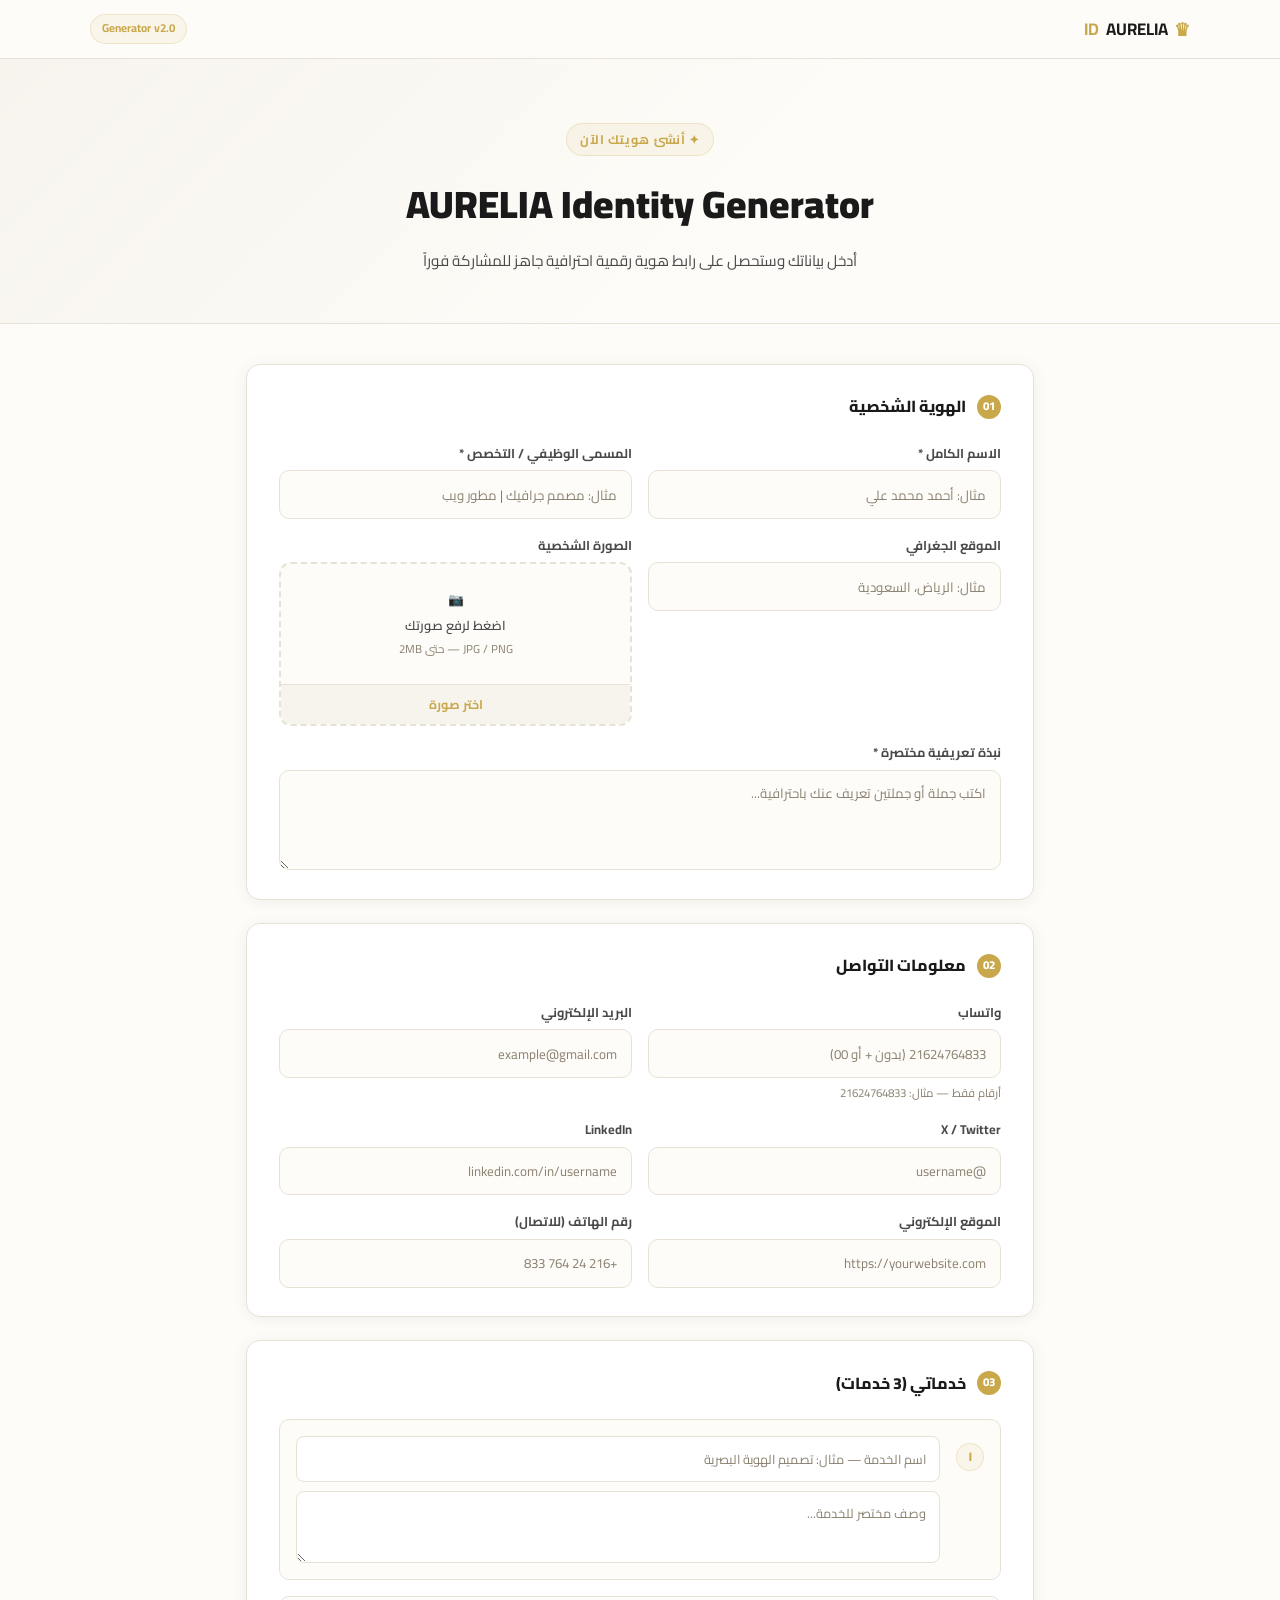
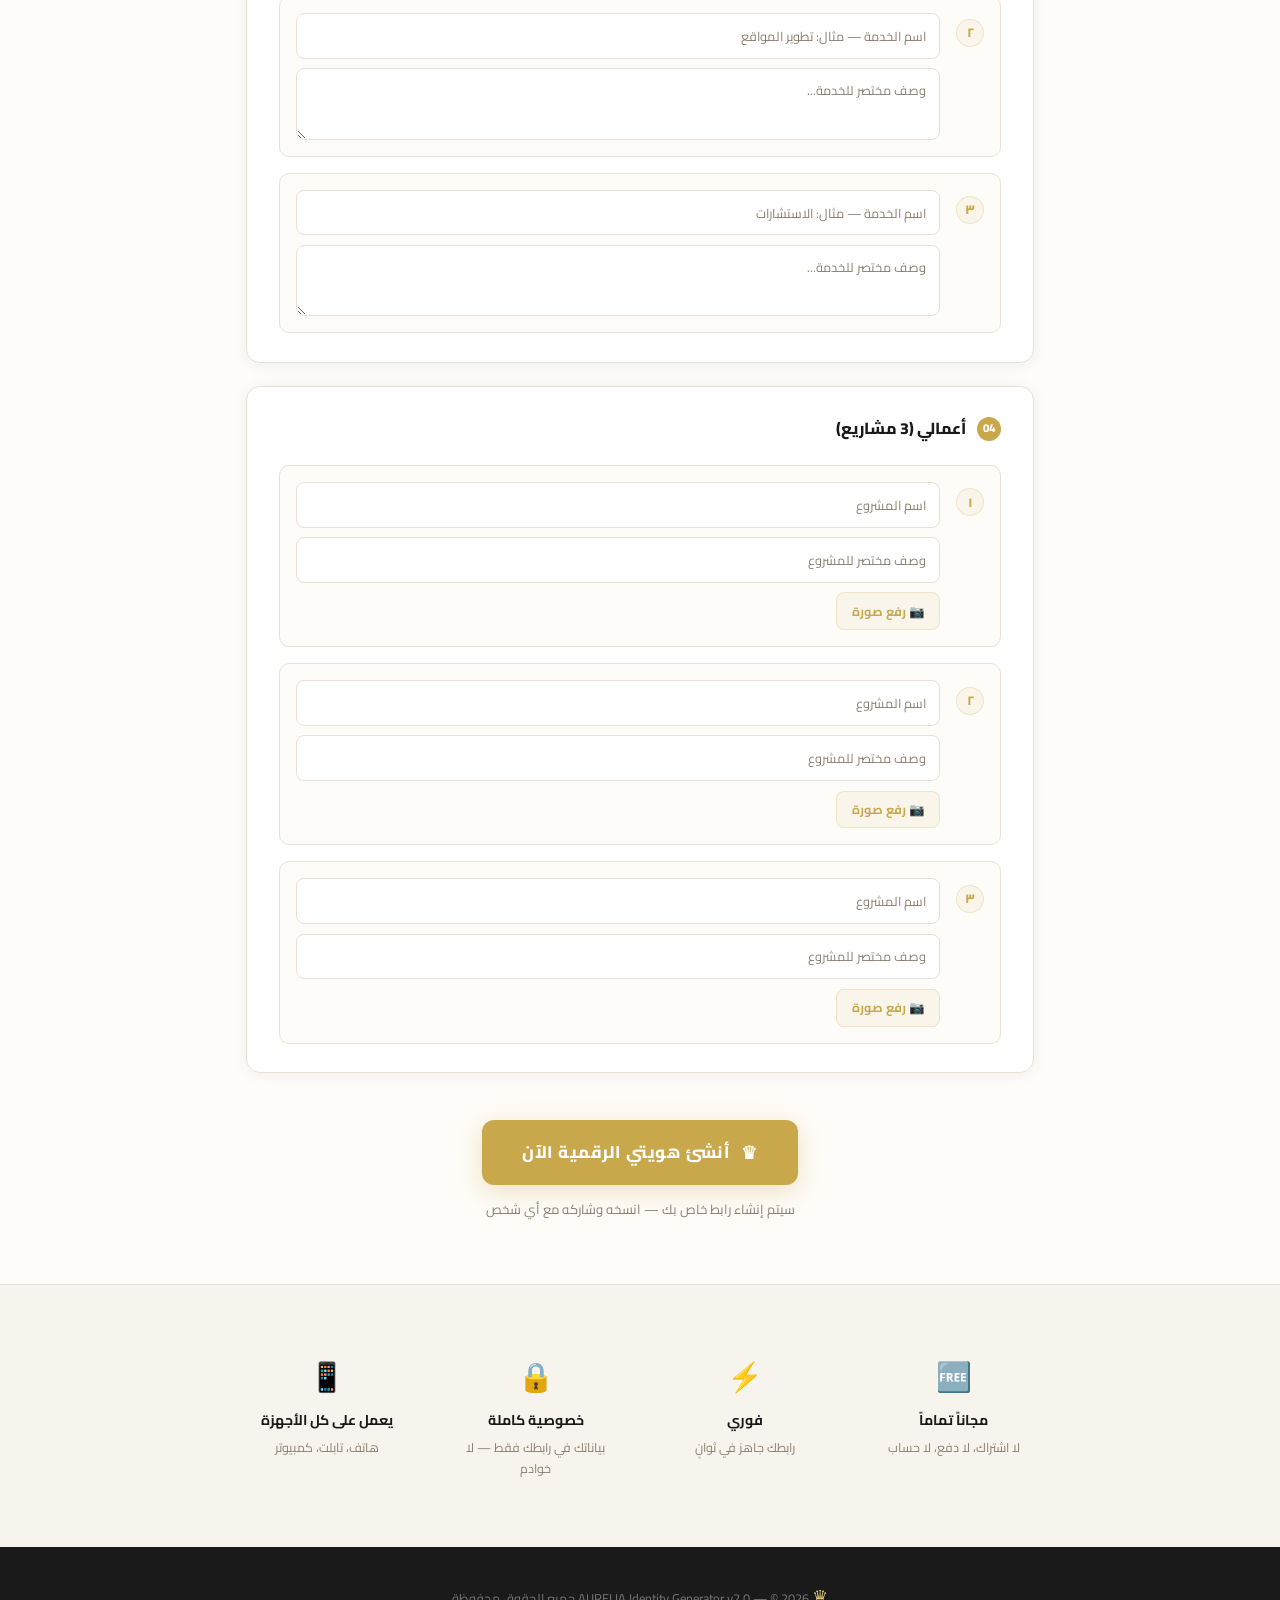
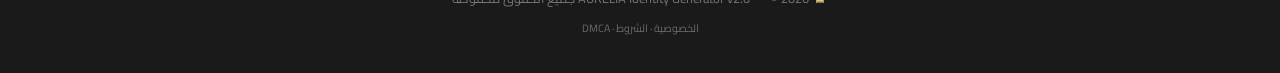
==== commit b1a35c98: "Implement direct image uploads and refine data handling for identity generation Update index.html to" ====
--- a/index.html
+++ b/index.html
@@ -134,33 +134,46 @@
       <div class="form-section">
         <h2 class="fs-title"><span>04</span> أعمالي (3 مشاريع)</h2>
         <div class="projects-inputs">
+
           <div class="project-input-row">
             <span class="svc-num">١</span>
             <div class="svc-fields">
               <input type="text" id="p1-name" placeholder="اسم المشروع" />
-              <input type="url" id="p1-img" placeholder="رابط صورة المشروع (اختياري)" />
-              <input type="text" id="p1-desc" placeholder="وصف مختصر" />
-              <input type="url" id="p1-link" placeholder="رابط المشروع (اختياري)" />
-            </div>
-          </div>
+              <input type="text" id="p1-desc" placeholder="وصف مختصر للمشروع" />
+              <div class="proj-upload-row">
+                <input type="file" id="p1-img-file" accept="image/*" style="display:none" />
+                <button type="button" id="p1-img-btn" class="proj-upload-btn">📷 رفع صورة</button>
+                <img id="p1-img-preview" src="" alt="" style="display:none" class="proj-thumb-mini" />
+              </div>
+            </div>
+          </div>
+
           <div class="project-input-row">
             <span class="svc-num">٢</span>
             <div class="svc-fields">
               <input type="text" id="p2-name" placeholder="اسم المشروع" />
-              <input type="url" id="p2-img" placeholder="رابط صورة المشروع (اختياري)" />
-              <input type="text" id="p2-desc" placeholder="وصف مختصر" />
-              <input type="url" id="p2-link" placeholder="رابط المشروع (اختياري)" />
-            </div>
-          </div>
+              <input type="text" id="p2-desc" placeholder="وصف مختصر للمشروع" />
+              <div class="proj-upload-row">
+                <input type="file" id="p2-img-file" accept="image/*" style="display:none" />
+                <button type="button" id="p2-img-btn" class="proj-upload-btn">📷 رفع صورة</button>
+                <img id="p2-img-preview" src="" alt="" style="display:none" class="proj-thumb-mini" />
+              </div>
+            </div>
+          </div>
+
           <div class="project-input-row">
             <span class="svc-num">٣</span>
             <div class="svc-fields">
               <input type="text" id="p3-name" placeholder="اسم المشروع" />
-              <input type="url" id="p3-img" placeholder="رابط صورة المشروع (اختياري)" />
-              <input type="text" id="p3-desc" placeholder="وصف مختصر" />
-              <input type="url" id="p3-link" placeholder="رابط المشروع (اختياري)" />
-            </div>
-          </div>
+              <input type="text" id="p3-desc" placeholder="وصف مختصر للمشروع" />
+              <div class="proj-upload-row">
+                <input type="file" id="p3-img-file" accept="image/*" style="display:none" />
+                <button type="button" id="p3-img-btn" class="proj-upload-btn">📷 رفع صورة</button>
+                <img id="p3-img-preview" src="" alt="" style="display:none" class="proj-thumb-mini" />
+              </div>
+            </div>
+          </div>
+
         </div>
       </div>
 
--- a/style.css
+++ b/style.css
@@ -213,6 +213,20 @@
 }
 .upload-btn:hover{background:var(--gold-bg)}
 
+/* Project Upload */
+.proj-upload-row{display:flex;align-items:center;gap:.6rem;flex-wrap:wrap}
+.proj-upload-btn{
+  background:var(--gold-bg);border:1px solid var(--gold-br);
+  color:var(--gold);font-family:var(--ff);font-size:.78rem;font-weight:700;
+  padding:.4rem .9rem;border-radius:8px;cursor:pointer;
+  transition:all var(--tr);flex-shrink:0;
+}
+.proj-upload-btn:hover{background:var(--gold);color:#fff}
+.proj-thumb-mini{
+  width:48px;height:48px;object-fit:cover;
+  border-radius:6px;border:1px solid var(--gold-br);
+}
+
 /* Submit */
 .form-submit{
   text-align:center;padding:1.5rem 0 3rem;
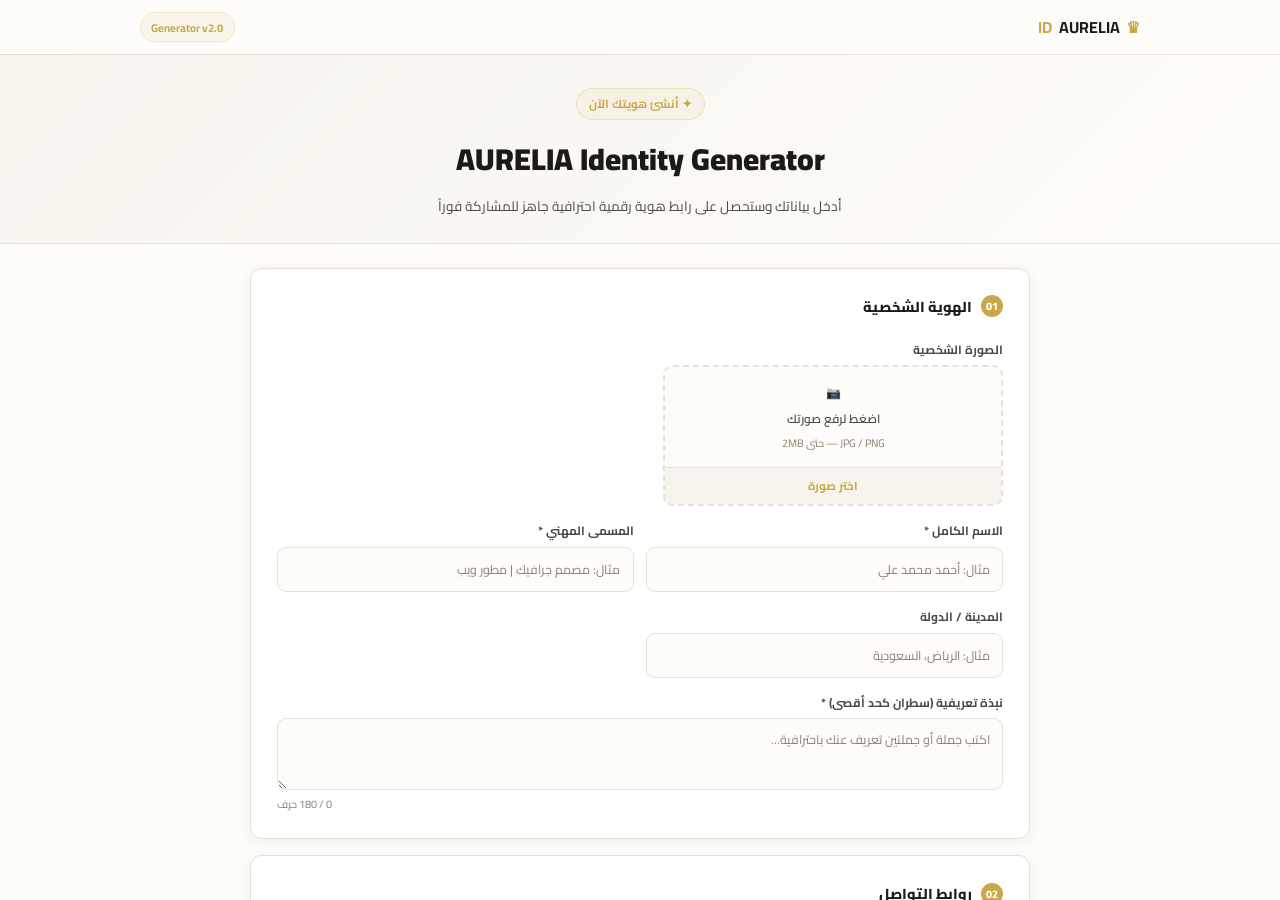
==== commit a668bc40: "Update website to allow users to upload project images directly Modify index.html to include image u" ====
--- a/index.html
+++ b/index.html
@@ -11,8 +11,8 @@
 </head>
 <body>
 
-<!-- ══ FORM MODE (يظهر عند فتح الرابط بدون بيانات) ══ -->
-<div id="formMode">
+<!-- ══ FORM MODE ═════════════════════════════════════════════════ -->
+<div id="formMode" style="display:none">
 
   <nav class="nav">
     <div class="nav-wrap">
@@ -29,26 +29,16 @@
     </div>
   </div>
 
+  <div class="form-scroll-area">
   <div class="form-wrap">
     <form id="identityForm">
 
-      <!-- ═══ الهوية الأساسية ═══ -->
+      <!-- 01 — الهوية الأساسية -->
       <div class="form-section">
         <h2 class="fs-title"><span>01</span> الهوية الشخصية</h2>
         <div class="fields-grid">
-          <div class="field-group">
-            <label>الاسم الكامل *</label>
-            <input type="text" id="f-name" placeholder="مثال: أحمد محمد علي" required />
-          </div>
-          <div class="field-group">
-            <label>المسمى الوظيفي / التخصص *</label>
-            <input type="text" id="f-title" placeholder="مثال: مصمم جرافيك | مطور ويب" required />
-          </div>
-          <div class="field-group">
-            <label>الموقع الجغرافي</label>
-            <input type="text" id="f-location" placeholder="مثال: الرياض، السعودية" />
-          </div>
-          <div class="field-group">
+
+          <div class="field-group photo-upload-group">
             <label>الصورة الشخصية</label>
             <div class="upload-box" id="uploadBox">
               <div class="upload-preview" id="uploadPreview">
@@ -63,21 +53,35 @@
               <button type="button" class="upload-btn" id="uploadBtn">اختر صورة</button>
             </div>
           </div>
+
+          <div class="field-group">
+            <label>الاسم الكامل *</label>
+            <input type="text" id="f-name" placeholder="مثال: أحمد محمد علي" required />
+          </div>
+          <div class="field-group">
+            <label>المسمى المهني *</label>
+            <input type="text" id="f-title" placeholder="مثال: مصمم جرافيك | مطور ويب" required />
+          </div>
+          <div class="field-group">
+            <label>المدينة / الدولة</label>
+            <input type="text" id="f-location" placeholder="مثال: الرياض، السعودية" />
+          </div>
           <div class="field-group full">
-            <label>نبذة تعريفية مختصرة *</label>
-            <textarea id="f-bio" rows="3" placeholder="اكتب جملة أو جملتين تعريف عنك باحترافية..." required></textarea>
-          </div>
-        </div>
-      </div>
-
-      <!-- ═══ التواصل ═══ -->
+            <label>نبذة تعريفية (سطران كحد أقصى) *</label>
+            <textarea id="f-bio" rows="2" maxlength="180" placeholder="اكتب جملة أو جملتين تعريف عنك باحترافية..." required></textarea>
+            <small id="bio-count">0 / 180 حرف</small>
+          </div>
+
+        </div>
+      </div>
+
+      <!-- 02 — التواصل -->
       <div class="form-section">
-        <h2 class="fs-title"><span>02</span> معلومات التواصل</h2>
+        <h2 class="fs-title"><span>02</span> روابط التواصل</h2>
         <div class="fields-grid">
           <div class="field-group">
             <label>واتساب</label>
-            <input type="text" id="f-wa" placeholder="21624764833 (بدون + أو 00)" />
-            <small>أرقام فقط — مثال: 21624764833</small>
+            <input type="text" id="f-wa" placeholder="21624764833 (أرقام فقط)" />
           </div>
           <div class="field-group">
             <label>البريد الإلكتروني</label>
@@ -96,41 +100,41 @@
             <input type="url" id="f-web" placeholder="https://yourwebsite.com" />
           </div>
           <div class="field-group">
-            <label>رقم الهاتف (للاتصال)</label>
+            <label>رقم الهاتف (اختياري)</label>
             <input type="text" id="f-phone" placeholder="+216 24 764 833" />
           </div>
         </div>
       </div>
 
-      <!-- ═══ الخدمات ═══ -->
+      <!-- 03 — الخدمات -->
       <div class="form-section">
         <h2 class="fs-title"><span>03</span> خدماتي (3 خدمات)</h2>
         <div class="services-inputs">
-          <div class="service-input-row" data-svc="1">
+          <div class="service-input-row">
             <span class="svc-num">١</span>
             <div class="svc-fields">
               <input type="text" id="s1-title" placeholder="اسم الخدمة — مثال: تصميم الهوية البصرية" />
-              <textarea id="s1-desc" rows="2" placeholder="وصف مختصر للخدمة..."></textarea>
-            </div>
-          </div>
-          <div class="service-input-row" data-svc="2">
+              <textarea id="s1-desc" rows="2" placeholder="وصف مختصر..."></textarea>
+            </div>
+          </div>
+          <div class="service-input-row">
             <span class="svc-num">٢</span>
             <div class="svc-fields">
               <input type="text" id="s2-title" placeholder="اسم الخدمة — مثال: تطوير المواقع" />
-              <textarea id="s2-desc" rows="2" placeholder="وصف مختصر للخدمة..."></textarea>
-            </div>
-          </div>
-          <div class="service-input-row" data-svc="3">
+              <textarea id="s2-desc" rows="2" placeholder="وصف مختصر..."></textarea>
+            </div>
+          </div>
+          <div class="service-input-row">
             <span class="svc-num">٣</span>
             <div class="svc-fields">
               <input type="text" id="s3-title" placeholder="اسم الخدمة — مثال: الاستشارات" />
-              <textarea id="s3-desc" rows="2" placeholder="وصف مختصر للخدمة..."></textarea>
-            </div>
-          </div>
-        </div>
-      </div>
-
-      <!-- ═══ الأعمال ═══ -->
+              <textarea id="s3-desc" rows="2" placeholder="وصف مختصر..."></textarea>
+            </div>
+          </div>
+        </div>
+      </div>
+
+      <!-- 04 — المشاريع -->
       <div class="form-section">
         <h2 class="fs-title"><span>04</span> أعمالي (3 مشاريع)</h2>
         <div class="projects-inputs">
@@ -177,161 +181,136 @@
         </div>
       </div>
 
-      <!-- ═══ زر الإنشاء ═══ -->
+      <!-- زر الإنشاء -->
       <div class="form-submit">
         <button type="submit" class="gen-btn">
           <span class="btn-icon">♛</span>
           أنشئ هويتي الرقمية الآن
         </button>
-        <p class="form-note">سيتم إنشاء رابط خاص بك — انسخه وشاركه مع أي شخص</p>
+        <p class="form-note">سيتم إنشاء رابط خاص بك — انسخه وشاركه فوراً</p>
       </div>
 
     </form>
   </div>
-
-  <!-- FEATURES -->
-  <div class="gen-features">
-    <div class="container">
-      <div class="gf-grid">
-        <div class="gf-item">
+  </div><!-- /form-scroll-area -->
+
+  <footer class="form-footer">
+    <span class="logo-icon">♛</span>
+    AURELIA Identity Generator v2.0 — © 2026
+    · <a href="privacy.html">الخصوصية</a>
+    · <a href="terms.html">الشروط</a>
+  </footer>
+
+</div><!-- /formMode -->
+
+<!-- ══ VIEW MODE — 100VH NO SCROLL ════════════════════════════════ -->
+<div id="viewMode" style="display:none">
+
+  <!-- TOP BAR -->
+  <div class="topbar">
+    <div class="topbar-inner">
+      <div class="tb-clocks">
+        <div class="tb-clock">
+          <span class="tb-flag">🇹🇳</span>
+          <span class="tb-city">تونس</span>
+          <span class="tb-time" id="clock-tn">--:--</span>
+        </div>
+        <div class="tb-divider"></div>
+        <div class="tb-clock">
+          <span class="tb-flag">🇺🇸</span>
+          <span class="tb-city">نيويورك</span>
+          <span class="tb-time" id="clock-ny">--:--</span>
+        </div>
+      </div>
+      <div class="tb-brand">
+        <span class="logo-icon">♛</span> AURELIA
+      </div>
+      <div class="tb-actions">
+        <a href="index.html" class="tb-btn-outline">+ أنشئ هويتك</a>
+        <button class="tb-btn-gold" id="shareBtn">🔗 مشاركة</button>
+      </div>
+    </div>
+  </div>
+
+  <!-- MAIN IDENTITY PANEL -->
+  <div class="id-panel">
+
+    <!-- LEFT — الصورة الشخصية -->
+    <aside class="id-photo-col">
+      <div class="id-photo-ring">
+        <div class="id-photo-circle">
+          <img id="v-photo" src="" alt="صورة شخصية"
+               onerror="this.style.display='none';document.getElementById('v-avatar-fb').style.display='flex'" />
+          <div class="avatar-fallback" id="v-avatar-fb"></div>
+        </div>
+      </div>
+      <div class="id-photo-badge">✦ هوية رقمية</div>
+    </aside>
+
+    <!-- RIGHT — المعلومات -->
+    <main class="id-info-col">
+      <span class="id-tag">AURELIA Digital Identity</span>
+      <h1 class="id-name" id="v-name">—</h1>
+      <p class="id-title" id="v-title">—</p>
+      <p class="id-loc" id="v-loc" style="display:none">
+        <svg width="12" height="12" viewBox="0 0 24 24" fill="none" stroke="currentColor" stroke-width="2">
+          <path d="M21 10c0 7-9 13-9 13s-9-6-9-13a9 9 0 0118 0z"/><circle cx="12" cy="10" r="3"/>
+        </svg>
+        <span id="v-loc-text"></span>
+      </p>
+      <p class="id-bio" id="v-bio">—</p>
+
+      <div class="id-socials" id="v-socials"></div>
+
+      <div id="v-cta-wrap"></div>
+    </main>
+
+  </div><!-- /id-panel -->
+
+  <!-- BOTTOM STRIP: Services + Projects + Strengths -->
+  <div class="id-strip">
+
+    <!-- SERVICES -->
+    <div class="strip-col" id="v-services-col" style="display:none">
+      <div class="strip-label">الخدمات</div>
+      <div class="strip-cards" id="v-services"></div>
+    </div>
+
+    <!-- PROJECTS -->
+    <div class="strip-col" id="v-projects-col" style="display:none">
+      <div class="strip-label">الأعمال</div>
+      <div class="strip-cards" id="v-projects"></div>
+    </div>
+
+    <!-- STRENGTHS (Fixed) -->
+    <div class="strip-col">
+      <div class="strip-label">المميزات</div>
+      <div class="strip-cards">
+        <div class="strip-card str-card">
           <span>🆓</span>
-          <strong>مجاناً تماماً</strong>
-          <p>لا اشتراك، لا دفع، لا حساب</p>
-        </div>
-        <div class="gf-item">
+          <div><strong>استضافة مجانية</strong><p>GitHub Pages</p></div>
+        </div>
+        <div class="strip-card str-card">
+          <span>📱</span>
+          <div><strong>تصميم متجاوب</strong><p>كل الأجهزة</p></div>
+        </div>
+        <div class="strip-card str-card">
           <span>⚡</span>
-          <strong>فوري</strong>
-          <p>رابطك جاهز في ثوانٍ</p>
-        </div>
-        <div class="gf-item">
-          <span>🔒</span>
-          <strong>خصوصية كاملة</strong>
-          <p>بياناتك في رابطك فقط — لا خوادم</p>
-        </div>
-        <div class="gf-item">
-          <span>📱</span>
-          <strong>يعمل على كل الأجهزة</strong>
-          <p>هاتف، تابلت، كمبيوتر</p>
-        </div>
-      </div>
-    </div>
-  </div>
-
-  <footer class="footer">
-    <div class="footer-copy">
-      <span class="logo-icon">♛</span>
-      AURELIA Identity Generator v2.0 — © 2026 جميع الحقوق محفوظة
-      <br /><small><a href="privacy.html">الخصوصية</a> · <a href="terms.html">الشروط</a> · <a href="dmca.html">DMCA</a></small>
-    </div>
-  </footer>
-
-</div><!-- /formMode -->
-
-<!-- ══ VIEW MODE (يظهر عند فتح رابط #data=...) ══ -->
-<div id="viewMode" style="display:none">
-
-  <nav class="nav nav-view">
-    <div class="nav-wrap">
-      <span class="logo"><span class="logo-icon">♛</span> AURELIA <strong>ID</strong></span>
-      <div class="nav-view-actions">
-        <a href="index.html" class="nav-edit-btn">✏ أنشئ هويتك</a>
-        <button class="nav-share-btn" id="shareBtn">🔗 نسخ الرابط</button>
-      </div>
-    </div>
-  </nav>
-
-  <!-- HERO -->
-  <section class="v-hero">
-    <div class="container v-hero-grid">
-      <div class="v-hero-content">
-        <span class="hero-tag" id="v-tag">✦ هوية رقمية احترافية</span>
-        <h1 class="hero-name" id="v-name">—</h1>
-        <p class="hero-title" id="v-title">—</p>
-        <p class="hero-loc" id="v-loc" style="display:none">
-          <svg width="13" height="13" viewBox="0 0 24 24" fill="none" stroke="currentColor" stroke-width="2"><path d="M21 10c0 7-9 13-9 13s-9-6-9-13a9 9 0 0118 0z"/><circle cx="12" cy="10" r="3"/></svg>
-          <span id="v-loc-text"></span>
-        </p>
-        <p class="hero-desc" id="v-bio">—</p>
-        <div class="hero-socials" id="v-socials"></div>
-        <div id="v-cta-wrap"></div>
-      </div>
-      <div class="hero-photo-wrap">
-        <div class="photo-ring">
-          <div class="photo-circle">
-            <img id="v-photo" src="" alt="صورة شخصية" onerror="this.style.display='none';document.getElementById('v-avatar-fb').style.display='flex'" />
-            <div class="avatar-fallback" id="v-avatar-fb"></div>
-          </div>
-        </div>
-        <div class="photo-badge">هوية رقمية ✦</div>
-      </div>
-    </div>
-  </section>
-
-  <!-- SERVICES -->
-  <section class="v-section v-alt" id="v-services-sec" style="display:none">
-    <div class="container">
-      <div class="section-label">الخدمات</div>
-      <div class="v-services-grid" id="v-services"></div>
-    </div>
-  </section>
-
-  <!-- PROJECTS -->
-  <section class="v-section" id="v-projects-sec" style="display:none">
-    <div class="container">
-      <div class="section-label">الأعمال</div>
-      <div class="v-projects-grid" id="v-projects"></div>
-    </div>
-  </section>
-
-  <!-- STRENGTHS (ثابتة) -->
-  <section class="v-section v-alt strengths-sec">
-    <div class="container">
-      <div class="section-label">المميزات</div>
-      <div class="strengths-grid">
-        <div class="str-card">
-          <div class="str-icon">🆓</div>
-          <h4>استضافة مجانية</h4>
-          <p>يعمل على GitHub Pages بدون أي تكلفة</p>
-        </div>
-        <div class="str-card">
-          <div class="str-icon">📱</div>
-          <h4>تصميم متجاوب</h4>
-          <p>متوافق مع الهاتف والتابلت والكمبيوتر</p>
-        </div>
-        <div class="str-card">
-          <div class="str-icon">⚡</div>
-          <h4>تحديث فوري</h4>
-          <p>تعديل البيانات وإنشاء رابط جديد فوراً</p>
-        </div>
-        <div class="str-card">
-          <div class="str-icon">🔗</div>
-          <h4>روابط مباشرة</h4>
-          <p>واتساب، إيميل، شبكات اجتماعية في مكان واحد</p>
-        </div>
-      </div>
-    </div>
-  </section>
-
-  <!-- CONTACT -->
-  <section class="v-section" id="v-contact-sec">
-    <div class="container">
-      <div class="section-label">تواصل</div>
-      <div class="v-contact-grid" id="v-contacts"></div>
-    </div>
-  </section>
-
-  <!-- FOOTER VIEW -->
-  <footer class="footer">
-    <div class="footer-copy">
-      <span class="logo-icon">♛</span>
-      تم إنشاء هذه الهوية بـ AURELIA Identity Generator
-      <br />
-      <a href="index.html" class="footer-gen-link">أنشئ هويتك المجانية الآن ←</a>
-      <br /><small><a href="privacy.html">الخصوصية</a> · <a href="terms.html">الشروط</a></small>
-    </div>
-  </footer>
-
-  <!-- SHARE TOAST -->
+          <div><strong>تحديث فوري</strong><p>عبر الرابط</p></div>
+        </div>
+        <div class="strip-card str-card">
+          <span>🔗</span>
+          <div><strong>روابط مباشرة</strong><p>تواصل فوري</p></div>
+        </div>
+      </div>
+    </div>
+
+  </div><!-- /id-strip -->
+
+  <!-- CONTACT ROW -->
+  <div class="id-contact-row" id="v-contacts"></div>
+
+  <!-- TOAST -->
   <div class="toast" id="toast">✓ تم نسخ الرابط!</div>
 
 </div><!-- /viewMode -->
--- a/style.css
+++ b/style.css
@@ -1,5 +1,6 @@
 /* ============================================
    AURELIA Identity Generator v2.0 — style.css
+   100VH · Light Luxury · Zero Backend
    © 2026 AURELIA. All rights reserved.
 ============================================ */
 
@@ -16,495 +17,441 @@
   --sub:     #4a4a4a;
   --muted:   #8a8070;
   --border:  #e8e2d6;
-  --shadow:  0 2px 16px rgba(0,0,0,.06);
-  --shadow-h:0 8px 36px rgba(0,0,0,.1);
+  --shadow:  0 2px 14px rgba(0,0,0,.06);
+  --shadow-h:0 6px 28px rgba(0,0,0,.09);
   --ff:      'Cairo', sans-serif;
-  --r:       14px;
-  --tr:      .22s ease;
+  --r:       12px;
+  --tr:      .2s ease;
 }
 
 *,*::before,*::after{box-sizing:border-box;margin:0;padding:0}
-html{scroll-behavior:smooth}
-body{font-family:var(--ff);background:var(--bg);color:var(--text);direction:rtl;overflow-x:hidden;line-height:1.7}
+html,body{
+  height:100vh;width:100%;
+  font-family:var(--ff);
+  background:var(--bg);color:var(--text);
+  direction:rtl;overflow:hidden;
+}
+a{text-decoration:none;color:inherit}
 img{max-width:100%;display:block}
-a{text-decoration:none;color:inherit}
-ul{list-style:none}
 input,textarea,button,select{font-family:var(--ff)}
 
 ::-webkit-scrollbar{width:4px}
 ::-webkit-scrollbar-track{background:var(--bg2)}
 ::-webkit-scrollbar-thumb{background:var(--gold-l);border-radius:8px}
 
-.container{width:min(1100px,92%);margin-inline:auto}
-
-/* ══ NAV ═══════════════════════════════════ */
+
+/* ════════════════════════════════════════════
+   FORM MODE — internal scroll within 100vh
+════════════════════════════════════════════ */
+
+#formMode{
+  height:100vh;
+  display:flex;flex-direction:column;
+  overflow:hidden;
+}
+
+/* Nav */
 .nav{
-  position:sticky;top:0;z-index:99;
-  background:rgba(254,252,248,.95);
-  backdrop-filter:blur(14px);
+  flex-shrink:0;
+  background:rgba(254,252,248,.97);
+  backdrop-filter:blur(12px);
   border-bottom:1px solid var(--border);
-  padding:.85rem 0;
+  padding:.75rem 0;
+  z-index:50;
 }
 .nav-wrap{
-  display:flex;align-items:center;
-  justify-content:space-between;
-  width:min(1100px,92%);margin-inline:auto;
-}
-.logo{
-  display:flex;align-items:center;gap:.4rem;
-  font-size:1.05rem;font-weight:700;color:var(--text);
-}
-.logo-icon{color:var(--gold);font-size:1.15rem}
+  display:flex;align-items:center;justify-content:space-between;
+  width:min(1000px,92%);margin-inline:auto;
+}
+.logo{display:flex;align-items:center;gap:.4rem;font-size:1rem;font-weight:700}
+.logo-icon{color:var(--gold)}
 .logo strong{color:var(--gold)}
 .nav-badge{
-  font-size:.72rem;font-weight:700;
+  font-size:.7rem;font-weight:700;
   background:var(--gold-bg);border:1px solid var(--gold-br);
-  color:var(--gold);padding:.25rem .7rem;border-radius:50px;
-}
-.nav-view-actions{display:flex;gap:.7rem;align-items:center}
-.nav-edit-btn{
-  font-size:.8rem;font-weight:700;color:var(--sub);
-  border:1px solid var(--border);
-  padding:.35rem .9rem;border-radius:8px;
-  transition:all var(--tr);
-}
-.nav-edit-btn:hover{border-color:var(--gold);color:var(--gold)}
-.nav-share-btn{
-  font-size:.8rem;font-weight:700;
-  background:var(--gold);color:#fff;
-  border:none;padding:.4rem 1rem;border-radius:8px;
-  cursor:pointer;transition:background var(--tr);
-}
-.nav-share-btn:hover{background:var(--gold-d)}
-
-/* ══ FORM HERO ══════════════════════════════ */
+  color:var(--gold);padding:.2rem .65rem;border-radius:50px;
+}
+
+/* Form Hero */
 .form-hero{
-  background:linear-gradient(135deg,var(--bg2) 0%,var(--bg) 60%);
+  flex-shrink:0;
+  background:linear-gradient(135deg,var(--bg2),var(--bg));
   border-bottom:1px solid var(--border);
-  padding:4rem 0 3rem;
-  text-align:center;
-}
-.fh-inner{max-width:580px;margin:0 auto;padding:0 1rem}
+  padding:2rem 1rem 1.5rem;text-align:center;
+}
+.fh-inner{max-width:540px;margin:0 auto}
 .form-tag{
   display:inline-block;
   background:var(--gold-bg);border:1px solid var(--gold-br);
-  color:var(--gold);font-size:.78rem;font-weight:700;
-  padding:.3rem .85rem;border-radius:50px;
-  letter-spacing:.05em;margin-bottom:1rem;
-}
-.form-hero h1{
-  font-size:clamp(1.7rem,3.5vw,2.4rem);
-  font-weight:900;color:var(--text);margin-bottom:.6rem;
-}
-.form-hero p{font-size:.95rem;color:var(--sub);line-height:1.8}
-
-/* ══ FORM ═══════════════════════════════════ */
-.form-wrap{
-  max-width:820px;margin:0 auto;
-  padding:2.5rem 1rem 1rem;
-}
+  color:var(--gold);font-size:.72rem;font-weight:700;
+  padding:.25rem .75rem;border-radius:50px;margin-bottom:.6rem;
+}
+.form-hero h1{font-size:clamp(1.4rem,2.5vw,1.9rem);font-weight:900;margin-bottom:.4rem}
+.form-hero p{font-size:.85rem;color:var(--sub)}
+
+/* Scrollable form area */
+.form-scroll-area{
+  flex:1;overflow-y:auto;
+  padding-bottom:1rem;
+}
+.form-wrap{width:min(780px,94%);margin:0 auto;padding:1.5rem 0 .5rem}
+
+/* Form sections */
 .form-section{
-  background:var(--white);
-  border:1px solid var(--border);
-  border-radius:var(--r);
-  padding:1.8rem 2rem;
-  margin-bottom:1.4rem;
-  box-shadow:var(--shadow);
+  background:var(--white);border:1px solid var(--border);
+  border-radius:var(--r);padding:1.5rem 1.6rem;
+  margin-bottom:1rem;box-shadow:var(--shadow);
 }
 .fs-title{
-  font-size:1rem;font-weight:800;color:var(--text);
-  margin-bottom:1.4rem;
-  display:flex;align-items:center;gap:.7rem;
+  font-size:.9rem;font-weight:800;margin-bottom:1.1rem;
+  display:flex;align-items:center;gap:.6rem;
 }
 .fs-title span{
   background:var(--gold);color:#fff;
-  font-size:.72rem;font-weight:800;
-  width:24px;height:24px;border-radius:50%;
-  display:inline-flex;align-items:center;justify-content:center;
-  flex-shrink:0;
-}
-.fields-grid{
-  display:grid;
-  grid-template-columns:1fr 1fr;
-  gap:1rem;
-}
-.field-group{display:flex;flex-direction:column;gap:.35rem}
+  font-size:.68rem;font-weight:800;
+  width:22px;height:22px;border-radius:50%;
+  display:inline-flex;align-items:center;justify-content:center;flex-shrink:0;
+}
+
+/* Fields grid */
+.fields-grid{display:grid;grid-template-columns:1fr 1fr;gap:.8rem}
+.field-group{display:flex;flex-direction:column;gap:.28rem}
 .field-group.full{grid-column:1/-1}
-.field-group label{
-  font-size:.8rem;font-weight:700;color:var(--sub);
-}
-.field-group small{font-size:.72rem;color:var(--muted)}
-.field-group input,
-.field-group textarea{
-  border:1.5px solid var(--border);
-  border-radius:10px;
-  padding:.65rem .9rem;
-  font-size:.88rem;color:var(--text);
-  background:var(--bg);
-  outline:none;
+.photo-upload-group{grid-column:1/-1}
+.field-group label{font-size:.75rem;font-weight:700;color:var(--sub)}
+.field-group small{font-size:.68rem;color:var(--muted)}
+.field-group input,.field-group textarea{
+  border:1.5px solid var(--border);border-radius:9px;
+  padding:.55rem .8rem;font-size:.84rem;color:var(--text);
+  background:var(--bg);outline:none;resize:vertical;direction:rtl;
   transition:border-color var(--tr),box-shadow var(--tr);
-  resize:vertical;
-  direction:rtl;
-}
-.field-group input:focus,
-.field-group textarea:focus{
-  border-color:var(--gold);
-  box-shadow:0 0 0 3px rgba(201,168,76,.12);
-}
-.field-group input::placeholder,
-.field-group textarea::placeholder{color:var(--muted);font-size:.83rem}
-
-/* Services & Projects Inputs */
-.services-inputs,.projects-inputs{display:flex;flex-direction:column;gap:1rem}
+}
+.field-group input:focus,.field-group textarea:focus{
+  border-color:var(--gold);box-shadow:0 0 0 3px rgba(201,168,76,.11);
+}
+.field-group input::placeholder,.field-group textarea::placeholder{color:var(--muted);font-size:.78rem}
+
+/* Upload box */
+.upload-box{
+  border:2px dashed var(--border);border-radius:10px;
+  overflow:hidden;background:var(--bg);cursor:pointer;
+  transition:border-color var(--tr);max-width:340px;
+}
+.upload-box:hover{border-color:var(--gold-l)}
+.upload-preview{
+  height:100px;display:flex;align-items:center;justify-content:center;overflow:hidden;
+}
+.upload-preview img{width:100%;height:100px;object-fit:cover}
+.upload-placeholder{
+  display:flex;flex-direction:column;align-items:center;gap:.2rem;padding:.8rem;
+}
+.upload-icon{font-size:1.5rem}
+.upload-placeholder span{font-size:.75rem;font-weight:600;color:var(--sub)}
+.upload-placeholder small{font-size:.68rem;color:var(--muted)}
+.upload-btn{
+  display:block;width:100%;background:var(--bg2);border:none;
+  border-top:1px solid var(--border);padding:.45rem;
+  font-family:var(--ff);font-size:.73rem;font-weight:700;
+  color:var(--gold);cursor:pointer;transition:background var(--tr);
+}
+.upload-btn:hover{background:var(--gold-bg)}
+
+/* Services & Projects inputs */
+.services-inputs,.projects-inputs{display:flex;flex-direction:column;gap:.7rem}
 .service-input-row,.project-input-row{
-  display:flex;gap:1rem;align-items:flex-start;
-  padding:1rem;background:var(--bg);
-  border:1px solid var(--border);border-radius:10px;
+  display:flex;gap:.8rem;align-items:flex-start;
+  padding:.8rem;background:var(--bg);border:1px solid var(--border);border-radius:9px;
 }
 .svc-num{
-  width:28px;height:28px;border-radius:50%;
+  width:26px;height:26px;border-radius:50%;
   background:var(--gold-bg);border:1px solid var(--gold-br);
-  color:var(--gold);font-size:.8rem;font-weight:800;
-  display:flex;align-items:center;justify-content:center;
-  flex-shrink:0;margin-top:.4rem;
-}
-.svc-fields{flex:1;display:flex;flex-direction:column;gap:.6rem}
+  color:var(--gold);font-size:.72rem;font-weight:800;
+  display:flex;align-items:center;justify-content:center;flex-shrink:0;margin-top:.3rem;
+}
+.svc-fields{flex:1;display:flex;flex-direction:column;gap:.5rem}
 .svc-fields input,.svc-fields textarea{
   border:1.5px solid var(--border);border-radius:8px;
-  padding:.55rem .8rem;font-size:.85rem;color:var(--text);
-  background:var(--white);outline:none;
-  transition:border-color var(--tr);
-  direction:rtl;
+  padding:.5rem .75rem;font-size:.82rem;color:var(--text);
+  background:var(--white);outline:none;transition:border-color var(--tr);direction:rtl;
 }
 .svc-fields input:focus,.svc-fields textarea:focus{border-color:var(--gold)}
-.svc-fields input::placeholder,.svc-fields textarea::placeholder{color:var(--muted);font-size:.8rem}
+.svc-fields input::placeholder,.svc-fields textarea::placeholder{color:var(--muted);font-size:.76rem}
 .svc-fields textarea{resize:vertical}
 
-/* Upload Box */
-.upload-box{
-  border:2px dashed var(--border);border-radius:12px;
-  overflow:hidden;transition:border-color var(--tr);
-  cursor:pointer;background:var(--bg);
-}
-.upload-box:hover{border-color:var(--gold-l)}
-.upload-preview{
-  width:100%;height:120px;
-  display:flex;align-items:center;justify-content:center;
-  overflow:hidden;
-}
-.upload-preview img{
-  width:100%;height:120px;object-fit:cover;
-  display:block;border-radius:10px 10px 0 0;
-}
-.upload-placeholder{
-  display:flex;flex-direction:column;align-items:center;
-  gap:.25rem;padding:1rem;
-}
-.upload-icon{font-size:1.8rem}
-.upload-placeholder span{font-size:.8rem;font-weight:600;color:var(--sub)}
-.upload-placeholder small{font-size:.72rem;color:var(--muted)}
-.upload-btn{
-  display:block;width:100%;
-  background:var(--bg2);border:none;
-  border-top:1px solid var(--border);
-  padding:.5rem;font-family:var(--ff);
-  font-size:.78rem;font-weight:700;color:var(--gold);
-  cursor:pointer;transition:background var(--tr);
-}
-.upload-btn:hover{background:var(--gold-bg)}
-
-/* Project Upload */
-.proj-upload-row{display:flex;align-items:center;gap:.6rem;flex-wrap:wrap}
+/* Project upload */
+.proj-upload-row{display:flex;align-items:center;gap:.5rem;flex-wrap:wrap}
 .proj-upload-btn{
   background:var(--gold-bg);border:1px solid var(--gold-br);
-  color:var(--gold);font-family:var(--ff);font-size:.78rem;font-weight:700;
-  padding:.4rem .9rem;border-radius:8px;cursor:pointer;
-  transition:all var(--tr);flex-shrink:0;
+  color:var(--gold);font-family:var(--ff);font-size:.73rem;font-weight:700;
+  padding:.35rem .8rem;border-radius:7px;cursor:pointer;transition:all var(--tr);flex-shrink:0;
 }
 .proj-upload-btn:hover{background:var(--gold);color:#fff}
-.proj-thumb-mini{
-  width:48px;height:48px;object-fit:cover;
-  border-radius:6px;border:1px solid var(--gold-br);
-}
-
-/* Submit */
-.form-submit{
-  text-align:center;padding:1.5rem 0 3rem;
-}
+.proj-thumb-mini{width:42px;height:42px;object-fit:cover;border-radius:5px;border:1px solid var(--gold-br)}
+
+/* Form submit */
+.form-submit{text-align:center;padding:1.2rem 0 2rem}
 .gen-btn{
-  display:inline-flex;align-items:center;gap:.7rem;
-  background:var(--gold);color:#fff;
-  font-family:var(--ff);font-size:1.05rem;font-weight:800;
-  padding:1rem 2.5rem;border-radius:12px;
-  border:none;cursor:pointer;
-  box-shadow:0 6px 24px rgba(201,168,76,.32);
-  transition:all var(--tr);
-  letter-spacing:.03em;
-}
-.gen-btn:hover{background:var(--gold-d);transform:translateY(-2px);box-shadow:0 10px 32px rgba(201,168,76,.4)}
-.btn-icon{font-size:1.1rem}
-.form-note{font-size:.82rem;color:var(--muted);margin-top:.8rem}
-
-/* Generator Features */
-.gen-features{
-  background:var(--bg2);
-  border-top:1px solid var(--border);
-  padding:3rem 0;
-}
-.gf-grid{
-  display:grid;grid-template-columns:repeat(4,1fr);
-  gap:1rem;max-width:820px;margin:0 auto;text-align:center;
-}
-.gf-item{padding:1.2rem .8rem}
-.gf-item span{font-size:1.8rem;display:block;margin-bottom:.5rem}
-.gf-item strong{display:block;font-size:.88rem;font-weight:700;color:var(--text);margin-bottom:.25rem}
-.gf-item p{font-size:.78rem;color:var(--muted)}
-
-/* ══ IDENTITY VIEW ══════════════════════════ */
-.v-hero{
-  min-height:100vh;
-  display:flex;flex-direction:column;justify-content:center;
-  padding:5rem 0 3rem;
-  background:linear-gradient(160deg,var(--bg) 60%,var(--bg2) 100%);
-  border-bottom:1px solid var(--border);
-  position:relative;
-}
-.v-hero::after{
-  content:'';position:absolute;bottom:0;left:50%;transform:translateX(-50%);
-  width:40px;height:40px;
-  border-bottom:2px solid var(--gold-l);
-  border-right:2px solid var(--gold-l);
-  transform:translateX(-50%) rotate(45deg) translateY(-10px);
-  opacity:.4;animation:bounce-arrow .9s infinite alternate;
-}
-@keyframes bounce-arrow{to{transform:translateX(-50%) rotate(45deg) translateY(-4px);opacity:.7}}
-.v-hero-grid{
-  display:grid;grid-template-columns:1fr auto;
-  gap:4rem;align-items:center;
-}
-.hero-tag{
-  display:inline-block;
-  background:var(--gold-bg);border:1px solid var(--gold-br);
-  color:var(--gold);font-size:.78rem;font-weight:700;
-  padding:.3rem .85rem;border-radius:50px;
-  margin-bottom:1rem;letter-spacing:.04em;
-}
-.hero-name{
-  font-size:clamp(1.8rem,4vw,2.8rem);
-  font-weight:900;color:var(--text);
-  line-height:1.2;margin-bottom:.35rem;
-}
-.hero-title{
-  font-size:1.05rem;font-weight:700;
-  color:var(--gold);margin-bottom:.5rem;
-}
-.hero-loc{
-  display:flex;align-items:center;gap:.35rem;
-  font-size:.85rem;color:var(--muted);margin-bottom:1.1rem;
-}
-.hero-loc svg{color:var(--gold);flex-shrink:0}
-.hero-desc{
-  font-size:.93rem;color:var(--sub);
-  line-height:1.9;margin-bottom:1.6rem;max-width:460px;
-}
-.hero-socials{
-  display:flex;flex-wrap:wrap;gap:.5rem;margin-bottom:1.5rem;
-}
-.social-btn{
-  display:flex;flex-direction:column;align-items:center;gap:.25rem;
-  background:var(--white);border:1px solid var(--border);
-  border-radius:10px;padding:.55rem .7rem;
-  font-size:.68rem;font-weight:700;color:var(--sub);
-  transition:all var(--tr);min-width:52px;cursor:pointer;
-}
-.social-btn svg{width:17px;height:17px;color:var(--muted);transition:color var(--tr)}
-.social-btn:hover{border-color:var(--gold);color:var(--gold);transform:translateY(-2px);box-shadow:0 4px 14px rgba(201,168,76,.14)}
-.social-btn:hover svg{color:var(--gold)}
-.cta-btn{
   display:inline-flex;align-items:center;gap:.6rem;
   background:var(--gold);color:#fff;
   font-family:var(--ff);font-size:.95rem;font-weight:800;
-  padding:.85rem 1.8rem;border-radius:11px;
-  border:none;cursor:pointer;
-  box-shadow:0 4px 18px rgba(201,168,76,.28);
+  padding:.9rem 2.2rem;border-radius:11px;border:none;cursor:pointer;
+  box-shadow:0 5px 20px rgba(201,168,76,.3);transition:all var(--tr);
+}
+.gen-btn:hover{background:var(--gold-d);transform:translateY(-2px);box-shadow:0 8px 28px rgba(201,168,76,.38)}
+.btn-icon{font-size:1rem}
+.form-note{font-size:.77rem;color:var(--muted);margin-top:.65rem}
+
+/* Form footer */
+.form-footer{
+  flex-shrink:0;
+  background:var(--text);padding:.75rem 1rem;
+  text-align:center;font-size:.72rem;color:rgba(255,255,255,.35);
+}
+.form-footer .logo-icon{color:var(--gold-l)}
+.form-footer a{color:rgba(255,255,255,.3);transition:color var(--tr)}
+.form-footer a:hover{color:var(--gold-l)}
+
+/* Bio counter */
+#bio-count{font-size:.68rem;color:var(--muted);text-align:left}
+
+
+/* ════════════════════════════════════════════
+   VIEW MODE — STRICT 100VH · NO SCROLL
+════════════════════════════════════════════ */
+
+#viewMode{
+  height:100vh;
+  display:grid;
+  grid-template-rows:auto 1fr auto auto;
+  overflow:hidden;
+}
+
+/* TOP BAR */
+.topbar{
+  background:var(--text);
+  border-bottom:2px solid var(--gold-d);
+  padding:.4rem 0;
+  flex-shrink:0;
+}
+.topbar-inner{
+  display:flex;align-items:center;justify-content:space-between;
+  width:min(1100px,94%);margin-inline:auto;
+}
+.tb-clocks{display:flex;align-items:center;gap:.8rem}
+.tb-clock{display:flex;align-items:center;gap:.3rem}
+.tb-flag{font-size:.85rem}
+.tb-city{font-size:.65rem;color:rgba(255,255,255,.45);font-weight:600}
+.tb-time{
+  font-size:.78rem;font-weight:800;color:var(--gold-l);
+  font-variant-numeric:tabular-nums;letter-spacing:.03em;
+}
+.tb-divider{width:1px;height:18px;background:rgba(255,255,255,.12);margin:0 .2rem}
+.tb-brand{font-size:.75rem;font-weight:800;color:rgba(255,255,255,.35);letter-spacing:.08em}
+.tb-brand .logo-icon{color:var(--gold);margin-left:.25rem}
+.tb-actions{display:flex;gap:.5rem;align-items:center}
+.tb-btn-outline{
+  font-size:.7rem;font-weight:700;color:rgba(255,255,255,.55);
+  border:1px solid rgba(255,255,255,.15);
+  padding:.22rem .7rem;border-radius:6px;
   transition:all var(--tr);
 }
-.cta-btn:hover{background:var(--gold-d);transform:translateY(-2px);box-shadow:0 8px 26px rgba(201,168,76,.38)}
-
-/* Photo */
-.hero-photo-wrap{display:flex;flex-direction:column;align-items:center;gap:.8rem}
-.photo-ring{
-  width:220px;height:220px;border-radius:50%;padding:4px;
-  background:conic-gradient(var(--gold-l),rgba(201,168,76,.1),var(--gold-l),rgba(201,168,76,.1),var(--gold-l));
-  animation:spin 10s linear infinite;
-}
-.photo-circle{
+.tb-btn-outline:hover{border-color:var(--gold-br);color:var(--gold-l)}
+.tb-btn-gold{
+  font-size:.7rem;font-weight:800;
+  background:var(--gold);color:#fff;
+  border:none;padding:.25rem .8rem;border-radius:6px;
+  cursor:pointer;transition:background var(--tr);
+}
+.tb-btn-gold:hover{background:var(--gold-d)}
+
+/* MAIN IDENTITY PANEL */
+.id-panel{
+  display:grid;grid-template-columns:200px 1fr;
+  gap:2rem;align-items:center;
+  padding:1rem 2rem;
+  width:min(1100px,96%);margin-inline:auto;
+  align-self:center;
+}
+
+/* Photo column */
+.id-photo-col{
+  display:flex;flex-direction:column;align-items:center;gap:.5rem;
+}
+.id-photo-ring{
+  width:140px;height:140px;border-radius:50%;
+  padding:3px;
+  background:conic-gradient(var(--gold-l),rgba(201,168,76,.15),var(--gold-l),rgba(201,168,76,.15),var(--gold-l));
+  animation:spin 12s linear infinite;
+}
+.id-photo-circle{
   width:100%;height:100%;border-radius:50%;overflow:hidden;
-  background:var(--bg2);border:4px solid var(--white);
+  background:var(--bg2);border:3px solid var(--white);
   display:flex;align-items:center;justify-content:center;
-  animation:spin-rev 10s linear infinite;
-}
-.photo-circle img{width:100%;height:100%;object-fit:cover}
+  animation:spin-rev 12s linear infinite;
+}
+.id-photo-circle img{width:100%;height:100%;object-fit:cover}
 .avatar-fallback{
   display:none;width:100%;height:100%;
   align-items:center;justify-content:center;
-  font-size:4rem;font-weight:900;
-  background:linear-gradient(135deg,rgba(201,168,76,.12),rgba(201,168,76,.3));
+  font-size:3rem;font-weight:900;
+  background:linear-gradient(135deg,var(--gold-bg),rgba(201,168,76,.25));
   color:var(--gold-d);border-radius:50%;
 }
-.photo-badge{
+.id-photo-badge{
   background:var(--white);border:1px solid var(--gold-br);
-  color:var(--gold);font-size:.75rem;font-weight:700;
-  padding:.3rem .9rem;border-radius:50px;
+  color:var(--gold);font-size:.65rem;font-weight:700;
+  padding:.22rem .7rem;border-radius:50px;
   box-shadow:var(--shadow);
 }
 
-/* Sections */
-.v-section{padding:4rem 0}
-.v-alt{background:var(--bg2)}
-.section-label{
-  text-align:center;font-size:.72rem;font-weight:800;
-  letter-spacing:.12em;color:var(--gold);
-  text-transform:uppercase;margin-bottom:2rem;
-}
-
-/* Services Grid */
-.v-services-grid{
+/* Info column */
+.id-info-col{display:flex;flex-direction:column;gap:.35rem}
+.id-tag{
+  font-size:.65rem;font-weight:700;letter-spacing:.1em;
+  color:var(--muted);text-transform:uppercase;
+}
+.id-name{
+  font-size:clamp(1.4rem,2.5vw,2.2rem);font-weight:900;
+  color:var(--text);line-height:1.15;
+}
+.id-title{
+  font-size:.9rem;font-weight:700;color:var(--gold);
+}
+.id-loc{
+  display:flex;align-items:center;gap:.3rem;
+  font-size:.75rem;color:var(--muted);
+}
+.id-loc svg{color:var(--gold);flex-shrink:0}
+.id-bio{
+  font-size:.82rem;color:var(--sub);line-height:1.65;
+  display:-webkit-box;-webkit-line-clamp:2;-webkit-box-orient:vertical;
+  overflow:hidden;max-width:480px;
+}
+.id-socials{display:flex;flex-wrap:wrap;gap:.4rem;margin-top:.3rem}
+.social-btn{
+  display:flex;flex-direction:column;align-items:center;gap:.2rem;
+  background:var(--white);border:1px solid var(--border);
+  border-radius:8px;padding:.45rem .55rem;
+  font-size:.6rem;font-weight:700;color:var(--sub);
+  transition:all var(--tr);min-width:46px;cursor:pointer;
+}
+.social-btn svg{width:15px;height:15px;color:var(--muted);transition:color var(--tr)}
+.social-btn:hover{border-color:var(--gold-br);color:var(--gold);transform:translateY(-1px)}
+.social-btn:hover svg{color:var(--gold)}
+.cta-btn{
+  display:inline-flex;align-items:center;gap:.5rem;
+  background:var(--gold);color:#fff;
+  font-family:var(--ff);font-size:.82rem;font-weight:800;
+  padding:.65rem 1.4rem;border-radius:9px;border:none;cursor:pointer;
+  box-shadow:0 4px 14px rgba(201,168,76,.25);transition:all var(--tr);
+  margin-top:.3rem;
+}
+.cta-btn:hover{background:var(--gold-d);transform:translateY(-1px)}
+
+/* BOTTOM STRIP */
+.id-strip{
   display:grid;grid-template-columns:repeat(3,1fr);
-  gap:1.2rem;max-width:820px;margin:0 auto;
-}
-.v-svc-card{
+  gap:.6rem;padding:.6rem 1.5rem;
+  background:var(--bg2);border-top:1px solid var(--border);
+  border-bottom:1px solid var(--border);
+  width:100%;
+}
+.strip-col{}
+.strip-label{
+  font-size:.58rem;font-weight:800;letter-spacing:.1em;
+  color:var(--gold);text-transform:uppercase;margin-bottom:.35rem;
+}
+.strip-cards{display:flex;gap:.4rem;flex-wrap:nowrap;overflow-x:auto}
+.strip-cards::-webkit-scrollbar{height:2px}
+.strip-card{
   background:var(--white);border:1px solid var(--border);
-  border-radius:var(--r);padding:1.6rem 1.4rem;
-  transition:all var(--tr);
-}
-.v-svc-card:hover{border-color:var(--gold-br);box-shadow:var(--shadow-h);transform:translateY(-3px)}
-.v-svc-card h3{font-size:.95rem;font-weight:700;color:var(--text);margin-bottom:.4rem}
-.v-svc-card p{font-size:.82rem;color:var(--muted);line-height:1.6}
-
-/* Projects Grid */
-.v-projects-grid{
-  display:grid;grid-template-columns:repeat(3,1fr);
-  gap:1.2rem;
-}
-.proj-card{
+  border-radius:8px;padding:.55rem .7rem;flex-shrink:0;
+  transition:border-color var(--tr);min-width:100px;
+}
+.strip-card:hover{border-color:var(--gold-br)}
+.strip-card h3,.strip-card h4,.strip-card strong{
+  font-size:.72rem;font-weight:700;color:var(--text);margin-bottom:.1rem;
+  display:block;
+}
+.strip-card p{font-size:.65rem;color:var(--muted);line-height:1.4}
+.str-card{display:flex;align-items:flex-start;gap:.4rem}
+.str-card span{font-size:.9rem;flex-shrink:0;line-height:1}
+
+/* Project card in strip */
+.proj-strip-thumb{
+  width:100%;height:42px;object-fit:cover;
+  border-radius:5px;margin-bottom:.3rem;
+  background:var(--bg2);
+}
+
+/* CONTACT ROW */
+.id-contact-row{
+  display:flex;gap:.5rem;align-items:center;justify-content:center;
+  padding:.5rem 1rem;background:var(--bg);
+  border-top:1px solid var(--border);
+  overflow-x:auto;flex-wrap:nowrap;
+}
+.id-contact-row::-webkit-scrollbar{height:2px}
+.contact-card{
+  display:flex;align-items:center;gap:.55rem;
   background:var(--white);border:1px solid var(--border);
-  border-radius:var(--r);overflow:hidden;transition:all var(--tr);
-}
-.proj-card:hover{box-shadow:var(--shadow-h);transform:translateY(-3px);border-color:var(--gold-br)}
-.proj-thumb{
-  height:140px;overflow:hidden;background:var(--bg2);
-  display:flex;align-items:center;justify-content:center;
-}
-.proj-thumb img{width:100%;height:100%;object-fit:cover;transition:transform .4s}
-.proj-card:hover .proj-thumb img{transform:scale(1.05)}
-.proj-ph{font-size:2rem;display:flex;align-items:center;justify-content:center;width:100%;height:100%;color:var(--muted)}
-.proj-body{padding:1rem}
-.proj-body h3{font-size:.9rem;font-weight:700;color:var(--text);margin-bottom:.3rem}
-.proj-body p{font-size:.8rem;color:var(--muted);line-height:1.6;margin-bottom:.5rem}
-.proj-link{font-size:.78rem;font-weight:700;color:var(--gold)}
-.proj-link:hover{opacity:.7}
-
-/* Strengths */
-.strengths-sec{background:var(--white)}
-.strengths-grid{
-  display:grid;grid-template-columns:repeat(4,1fr);
-  gap:1rem;max-width:900px;margin:0 auto;
-}
-.str-card{
-  background:var(--bg);border:1px solid var(--border);
-  border-radius:var(--r);padding:1.6rem 1.2rem;
-  text-align:center;transition:all var(--tr);
-}
-.str-card:hover{border-color:var(--gold-br);box-shadow:var(--shadow-h);transform:translateY(-3px)}
-.str-icon{font-size:1.8rem;margin-bottom:.7rem}
-.str-card h4{font-size:.88rem;font-weight:700;color:var(--text);margin-bottom:.3rem}
-.str-card p{font-size:.77rem;color:var(--muted);line-height:1.6}
-
-/* Contact */
-.v-contact-grid{
-  display:grid;grid-template-columns:repeat(2,1fr);
-  gap:1rem;max-width:660px;margin:0 auto;
-}
-.contact-card{
-  display:flex;align-items:center;gap:1rem;
-  background:var(--white);border:1px solid var(--border);
-  border-radius:var(--r);padding:1.2rem 1.4rem;
-  transition:all var(--tr);color:var(--text);
-}
-.contact-card:hover{border-color:var(--gold-br);box-shadow:var(--shadow-h);transform:translateY(-2px)}
+  border-radius:9px;padding:.6rem .9rem;
+  transition:all var(--tr);color:var(--text);flex-shrink:0;
+}
+.contact-card:hover{border-color:var(--gold-br);box-shadow:var(--shadow-h)}
 .contact-card.primary{
   border-color:var(--gold-br);
-  background:linear-gradient(135deg,rgba(201,168,76,.04),var(--white));
+  background:linear-gradient(135deg,var(--gold-bg),var(--white));
 }
 .cc-icon{
-  width:42px;height:42px;background:var(--gold-bg);
-  border-radius:9px;display:flex;align-items:center;justify-content:center;flex-shrink:0;
-}
-.cc-icon svg{width:18px;height:18px;color:var(--gold)}
-.contact-card h4{font-size:.85rem;font-weight:700;color:var(--text);margin-bottom:.1rem}
-.contact-card span{font-size:.78rem;color:var(--muted);display:block}
+  width:34px;height:34px;background:var(--gold-bg);
+  border-radius:7px;display:flex;align-items:center;justify-content:center;flex-shrink:0;
+}
+.cc-icon svg{width:15px;height:15px;color:var(--gold)}
+.contact-card h4{font-size:.72rem;font-weight:700;color:var(--text);margin-bottom:.05rem}
+.contact-card span{font-size:.65rem;color:var(--muted);display:block}
 .contact-card em{
-  display:inline-block;margin-top:.2rem;font-style:normal;
-  font-size:.68rem;font-weight:700;color:var(--gold);
-  background:var(--gold-bg);padding:.12rem .5rem;border-radius:50px;
-}
-
-/* ══ FOOTER ═════════════════════════════════ */
-.footer{
-  background:var(--text);padding:2rem 0;
-  text-align:center;
-}
-.footer-copy{
-  font-size:.8rem;color:rgba(255,255,255,.4);line-height:2;
-}
-.footer-copy .logo-icon{color:var(--gold-l)}
-.footer-copy a{color:rgba(255,255,255,.35);transition:color var(--tr)}
-.footer-copy a:hover{color:var(--gold-l)}
-.footer-gen-link{
-  color:var(--gold-l)!important;font-weight:700;font-size:.85rem;
-}
-
-/* ══ TOAST ══════════════════════════════════ */
+  font-style:normal;font-size:.6rem;font-weight:700;color:var(--gold);
+  background:var(--gold-bg);padding:.1rem .4rem;border-radius:50px;display:inline-block;margin-top:.15rem;
+}
+
+/* Toast */
 .toast{
-  position:fixed;bottom:2rem;left:50%;transform:translateX(-50%) translateY(20px);
-  background:var(--text);color:#fff;
-  font-size:.85rem;font-weight:700;
-  padding:.7rem 1.5rem;border-radius:50px;
-  opacity:0;transition:all .3s;pointer-events:none;z-index:999;
-  white-space:nowrap;
+  position:fixed;bottom:1.2rem;left:50%;transform:translateX(-50%) translateY(16px);
+  background:var(--text);color:#fff;font-size:.8rem;font-weight:700;
+  padding:.6rem 1.3rem;border-radius:50px;
+  opacity:0;transition:all .3s;pointer-events:none;z-index:999;white-space:nowrap;
 }
 .toast.show{opacity:1;transform:translateX(-50%) translateY(0)}
 
-/* ══ REVEAL ═════════════════════════════════ */
-.reveal{opacity:0;transform:translateY(18px);transition:opacity .55s ease,transform .55s ease}
-.reveal.visible{opacity:1;transform:none}
-
-/* ══ KEYFRAMES ══════════════════════════════ */
+/* Animations */
 @keyframes spin{to{transform:rotate(360deg)}}
 @keyframes spin-rev{to{transform:rotate(-360deg)}}
 
-/* ══ RESPONSIVE ═════════════════════════════ */
-@media(max-width:900px){
+/* Reveal */
+.reveal{opacity:0;transform:translateY(12px);transition:opacity .45s ease,transform .45s ease}
+.reveal.visible{opacity:1;transform:none}
+
+
+/* ════════════════════════════════════════════
+   RESPONSIVE
+════════════════════════════════════════════ */
+@media(max-width:860px){
+  .id-panel{grid-template-columns:1fr;text-align:center;padding:.8rem 1rem;gap:.8rem}
+  .id-photo-col{order:-1}
+  .id-photo-ring{width:110px;height:110px}
+  .id-socials{justify-content:center}
+  .id-bio{margin-inline:auto}
+  .id-strip{grid-template-columns:1fr}
+  .strip-cards{flex-wrap:wrap}
+  .topbar-inner{flex-wrap:wrap;gap:.4rem}
+  .tb-brand{order:-1;width:100%;text-align:center;font-size:.7rem}
+  #viewMode{grid-template-rows:auto 1fr auto auto;overflow-y:auto}
+}
+@media(max-width:600px){
   .fields-grid{grid-template-columns:1fr}
-  .v-hero-grid{grid-template-columns:1fr;text-align:center;gap:2rem}
-  .v-hero-grid .hero-photo-wrap{order:-1}
-  .hero-desc{margin-inline:auto}
-  .hero-socials{justify-content:center}
-  .v-services-grid{grid-template-columns:1fr 1fr}
-  .v-projects-grid{grid-template-columns:1fr 1fr}
-  .strengths-grid{grid-template-columns:1fr 1fr}
-  .v-contact-grid{grid-template-columns:1fr}
-  .gf-grid{grid-template-columns:1fr 1fr}
-  .photo-ring{width:170px;height:170px}
-}
-@media(max-width:600px){
-  .form-section{padding:1.4rem 1.2rem}
-  .v-services-grid{grid-template-columns:1fr}
-  .v-projects-grid{grid-template-columns:1fr}
-  .strengths-grid{grid-template-columns:1fr 1fr}
-  .hero-socials{gap:.4rem}
-  .social-btn{min-width:46px;padding:.5rem .55rem}
-  .photo-ring{width:140px;height:140px}
-  .nav-view-actions{gap:.4rem}
-}
+  .photo-upload-group{grid-column:1}
+  .id-strip{padding:.5rem .8rem}
+  .id-contact-row{padding:.4rem .6rem}
+  .tb-clocks{gap:.5rem}
+}
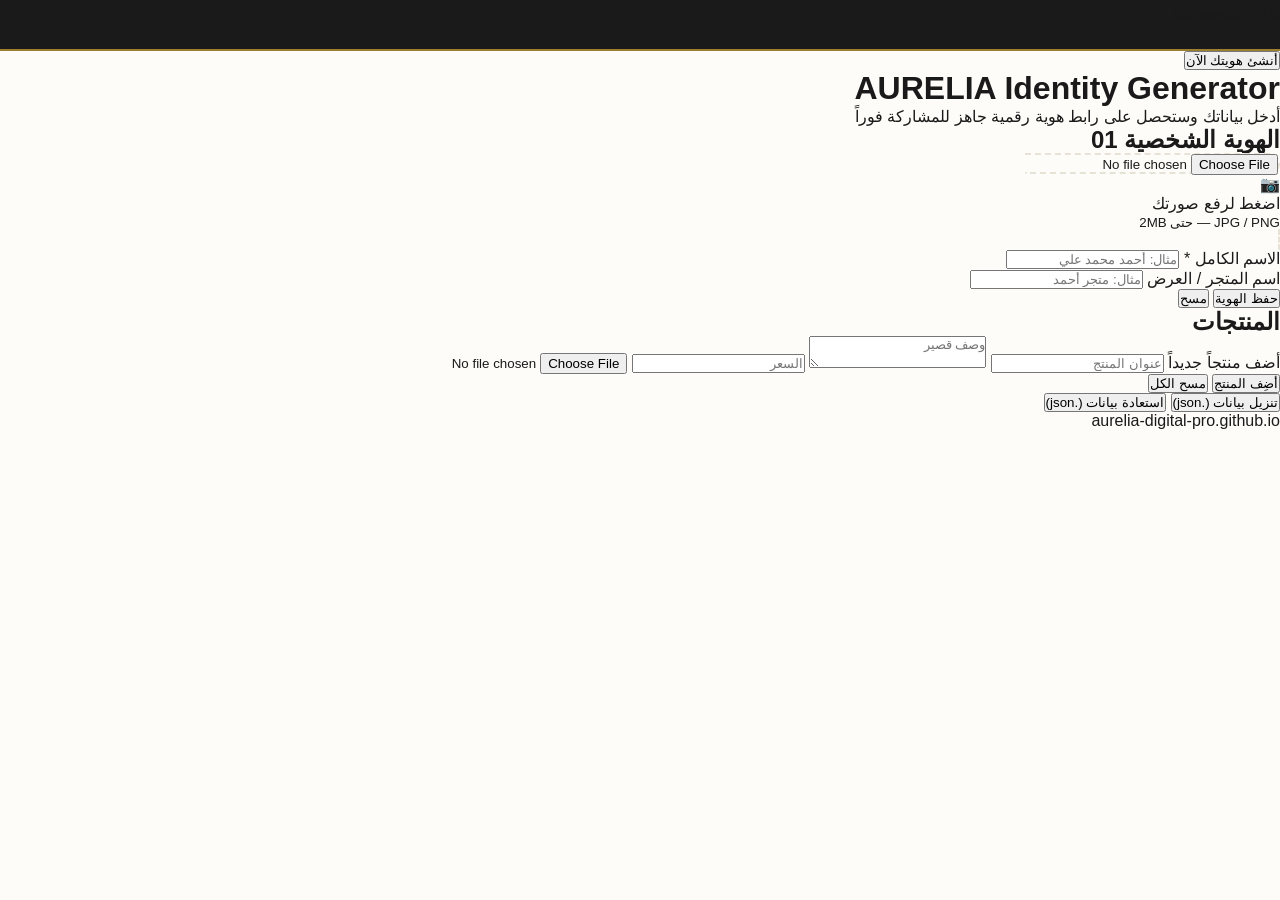
==== commit d739a511: "MVP: replace index.html with MVP form (localStorage, export/import)" ====
--- a/index.html
+++ b/index.html
@@ -1,320 +1,79 @@
-<!DOCTYPE html>
+<!doctype html>
 <html lang="ar" dir="rtl">
 <head>
-  <meta charset="UTF-8" />
-  <meta name="viewport" content="width=device-width, initial-scale=1.0" />
-  <meta name="description" content="AURELIA Identity Generator — أنشئ هويتك الرقمية الاحترافية برابط واحد" />
-  <title>AURELIA Identity Generator</title>
-  <link rel="preconnect" href="https://fonts.googleapis.com" />
-  <link href="https://fonts.googleapis.com/css2?family=Cairo:wght@300;400;500;600;700;800;900&display=swap" rel="stylesheet" />
+  <meta charset="utf-8" />
+  <meta name="viewport" content="width=device-width,initial-scale=1" />
+  <title>AURELIA Identity Generator - MVP</title>
   <link rel="stylesheet" href="style.css" />
 </head>
 <body>
+  <header class="topbar">
+    <div class="left">Generator v2.0</div>
+    <div class="right">ID <strong>AURELIA</strong></div>
+  </header>
 
-<!-- ══ FORM MODE ═════════════════════════════════════════════════ -->
-<div id="formMode" style="display:none">
+  <main class="container">
+    <button id="startBtn" class="primary">أنشئ هويتك الآن</button>
 
-  <nav class="nav">
-    <div class="nav-wrap">
-      <span class="logo"><span class="logo-icon">♛</span> AURELIA <strong>ID</strong></span>
-      <span class="nav-badge">Generator v2.0</span>
-    </div>
-  </nav>
+    <h1>AURELIA Identity Generator</h1>
+    <p class="subtitle">أدخل بياناتك وستحصل على رابط هوية رقمية جاهز للمشاركة فوراً</p>
 
-  <div class="form-hero">
-    <div class="fh-inner">
-      <span class="form-tag">✦ أنشئ هويتك الآن</span>
-      <h1>AURELIA Identity Generator</h1>
-      <p>أدخل بياناتك وستحصل على رابط هوية رقمية احترافية جاهز للمشاركة فوراً</p>
-    </div>
-  </div>
+    <section class="card">
+      <h2>الهوية الشخصية <span class="badge">01</span></h2>
 
-  <div class="form-scroll-area">
-  <div class="form-wrap">
-    <form id="identityForm">
+      <label class="upload-box" for="profileInput" id="profileBox">
+        <input id="profileInput" type="file" accept="image/*" />
+        <div class="upload-inner">
+          <div class="camera">📷</div>
+          <div>اضغط لرفع صورتك</div>
+          <small>JPG / PNG — حتى 2MB</small>
+        </div>
+      </label>
 
-      <!-- 01 — الهوية الأساسية -->
-      <div class="form-section">
-        <h2 class="fs-title"><span>01</span> الهوية الشخصية</h2>
-        <div class="fields-grid">
+      <div class="field">
+        <label>الاسم الكامل *</label>
+        <input id="fullName" placeholder="مثال: أحمد محمد علي" />
+      </div>
 
-          <div class="field-group photo-upload-group">
-            <label>الصورة الشخصية</label>
-            <div class="upload-box" id="uploadBox">
-              <div class="upload-preview" id="uploadPreview">
-                <div class="upload-placeholder" id="uploadPlaceholder">
-                  <span class="upload-icon">📷</span>
-                  <span>اضغط لرفع صورتك</span>
-                  <small>JPG / PNG — حتى 2MB</small>
-                </div>
-                <img id="uploadImg" src="" alt="preview" style="display:none" />
-              </div>
-              <input type="file" id="f-photo" accept="image/*" style="display:none" />
-              <button type="button" class="upload-btn" id="uploadBtn">اختر صورة</button>
-            </div>
-          </div>
+      <div class="field">
+        <label>اسم المتجر / العرض</label>
+        <input id="storeName" placeholder="مثال: متجر أحمد" />
+      </div>
 
-          <div class="field-group">
-            <label>الاسم الكامل *</label>
-            <input type="text" id="f-name" placeholder="مثال: أحمد محمد علي" required />
-          </div>
-          <div class="field-group">
-            <label>المسمى المهني *</label>
-            <input type="text" id="f-title" placeholder="مثال: مصمم جرافيك | مطور ويب" required />
-          </div>
-          <div class="field-group">
-            <label>المدينة / الدولة</label>
-            <input type="text" id="f-location" placeholder="مثال: الرياض، السعودية" />
-          </div>
-          <div class="field-group full">
-            <label>نبذة تعريفية (سطران كحد أقصى) *</label>
-            <textarea id="f-bio" rows="2" maxlength="180" placeholder="اكتب جملة أو جملتين تعريف عنك باحترافية..." required></textarea>
-            <small id="bio-count">0 / 180 حرف</small>
-          </div>
+      <div class="actions-row">
+        <button id="saveProfile" class="primary">حفظ الهوية</button>
+        <button id="clearProfile" class="muted">مسح</button>
+      </div>
+    </section>
 
+    <section class="card">
+      <h2>المنتجات</h2>
+
+      <div class="field">
+        <label>أضف منتجاً جديداً</label>
+        <input id="productTitle" placeholder="عنوان المنتج" />
+        <textarea id="productDesc" placeholder="وصف قصير"></textarea>
+        <input id="productPrice" placeholder="السعر" type="number" />
+        <input id="productImage" type="file" accept="image/*" />
+        <div class="actions-row">
+          <button id="addProduct" class="primary">أضِف المنتج</button>
+          <button id="clearProducts" class="muted">مسح الكل</button>
         </div>
       </div>
 
-      <!-- 02 — التواصل -->
-      <div class="form-section">
-        <h2 class="fs-title"><span>02</span> روابط التواصل</h2>
-        <div class="fields-grid">
-          <div class="field-group">
-            <label>واتساب</label>
-            <input type="text" id="f-wa" placeholder="21624764833 (أرقام فقط)" />
-          </div>
-          <div class="field-group">
-            <label>البريد الإلكتروني</label>
-            <input type="email" id="f-email" placeholder="example@gmail.com" />
-          </div>
-          <div class="field-group">
-            <label>X / Twitter</label>
-            <input type="text" id="f-x" placeholder="@username" />
-          </div>
-          <div class="field-group">
-            <label>LinkedIn</label>
-            <input type="text" id="f-li" placeholder="linkedin.com/in/username" />
-          </div>
-          <div class="field-group">
-            <label>الموقع الإلكتروني</label>
-            <input type="url" id="f-web" placeholder="https://yourwebsite.com" />
-          </div>
-          <div class="field-group">
-            <label>رقم الهاتف (اختياري)</label>
-            <input type="text" id="f-phone" placeholder="+216 24 764 833" />
-          </div>
-        </div>
+      <div id="productsList" class="products-list"></div>
+
+      <div class="actions-row">
+        <button id="exportBtn" class="primary">تنزيل بيانات (.json)</button>
+        <input id="importFile" type="file" accept="application/json" style="display:none" />
+        <button id="importBtn" class="muted">استعادة بيانات (.json)</button>
       </div>
+    </section>
 
-      <!-- 03 — الخدمات -->
-      <div class="form-section">
-        <h2 class="fs-title"><span>03</span> خدماتي (3 خدمات)</h2>
-        <div class="services-inputs">
-          <div class="service-input-row">
-            <span class="svc-num">١</span>
-            <div class="svc-fields">
-              <input type="text" id="s1-title" placeholder="اسم الخدمة — مثال: تصميم الهوية البصرية" />
-              <textarea id="s1-desc" rows="2" placeholder="وصف مختصر..."></textarea>
-            </div>
-          </div>
-          <div class="service-input-row">
-            <span class="svc-num">٢</span>
-            <div class="svc-fields">
-              <input type="text" id="s2-title" placeholder="اسم الخدمة — مثال: تطوير المواقع" />
-              <textarea id="s2-desc" rows="2" placeholder="وصف مختصر..."></textarea>
-            </div>
-          </div>
-          <div class="service-input-row">
-            <span class="svc-num">٣</span>
-            <div class="svc-fields">
-              <input type="text" id="s3-title" placeholder="اسم الخدمة — مثال: الاستشارات" />
-              <textarea id="s3-desc" rows="2" placeholder="وصف مختصر..."></textarea>
-            </div>
-          </div>
-        </div>
-      </div>
+  </main>
 
-      <!-- 04 — المشاريع -->
-      <div class="form-section">
-        <h2 class="fs-title"><span>04</span> أعمالي (3 مشاريع)</h2>
-        <div class="projects-inputs">
+  <footer class="browser-bar">aurelia-digital-pro.github.io</footer>
 
-          <div class="project-input-row">
-            <span class="svc-num">١</span>
-            <div class="svc-fields">
-              <input type="text" id="p1-name" placeholder="اسم المشروع" />
-              <input type="text" id="p1-desc" placeholder="وصف مختصر للمشروع" />
-              <div class="proj-upload-row">
-                <input type="file" id="p1-img-file" accept="image/*" style="display:none" />
-                <button type="button" id="p1-img-btn" class="proj-upload-btn">📷 رفع صورة</button>
-                <img id="p1-img-preview" src="" alt="" style="display:none" class="proj-thumb-mini" />
-              </div>
-            </div>
-          </div>
-
-          <div class="project-input-row">
-            <span class="svc-num">٢</span>
-            <div class="svc-fields">
-              <input type="text" id="p2-name" placeholder="اسم المشروع" />
-              <input type="text" id="p2-desc" placeholder="وصف مختصر للمشروع" />
-              <div class="proj-upload-row">
-                <input type="file" id="p2-img-file" accept="image/*" style="display:none" />
-                <button type="button" id="p2-img-btn" class="proj-upload-btn">📷 رفع صورة</button>
-                <img id="p2-img-preview" src="" alt="" style="display:none" class="proj-thumb-mini" />
-              </div>
-            </div>
-          </div>
-
-          <div class="project-input-row">
-            <span class="svc-num">٣</span>
-            <div class="svc-fields">
-              <input type="text" id="p3-name" placeholder="اسم المشروع" />
-              <input type="text" id="p3-desc" placeholder="وصف مختصر للمشروع" />
-              <div class="proj-upload-row">
-                <input type="file" id="p3-img-file" accept="image/*" style="display:none" />
-                <button type="button" id="p3-img-btn" class="proj-upload-btn">📷 رفع صورة</button>
-                <img id="p3-img-preview" src="" alt="" style="display:none" class="proj-thumb-mini" />
-              </div>
-            </div>
-          </div>
-
-        </div>
-      </div>
-
-      <!-- زر الإنشاء -->
-      <div class="form-submit">
-        <button type="submit" class="gen-btn">
-          <span class="btn-icon">♛</span>
-          أنشئ هويتي الرقمية الآن
-        </button>
-        <p class="form-note">سيتم إنشاء رابط خاص بك — انسخه وشاركه فوراً</p>
-      </div>
-
-    </form>
-  </div>
-  </div><!-- /form-scroll-area -->
-
-  <footer class="form-footer">
-    <span class="logo-icon">♛</span>
-    AURELIA Identity Generator v2.0 — © 2026
-    · <a href="privacy.html">الخصوصية</a>
-    · <a href="terms.html">الشروط</a>
-  </footer>
-
-</div><!-- /formMode -->
-
-<!-- ══ VIEW MODE — 100VH NO SCROLL ════════════════════════════════ -->
-<div id="viewMode" style="display:none">
-
-  <!-- TOP BAR -->
-  <div class="topbar">
-    <div class="topbar-inner">
-      <div class="tb-clocks">
-        <div class="tb-clock">
-          <span class="tb-flag">🇹🇳</span>
-          <span class="tb-city">تونس</span>
-          <span class="tb-time" id="clock-tn">--:--</span>
-        </div>
-        <div class="tb-divider"></div>
-        <div class="tb-clock">
-          <span class="tb-flag">🇺🇸</span>
-          <span class="tb-city">نيويورك</span>
-          <span class="tb-time" id="clock-ny">--:--</span>
-        </div>
-      </div>
-      <div class="tb-brand">
-        <span class="logo-icon">♛</span> AURELIA
-      </div>
-      <div class="tb-actions">
-        <a href="index.html" class="tb-btn-outline">+ أنشئ هويتك</a>
-        <button class="tb-btn-gold" id="shareBtn">🔗 مشاركة</button>
-      </div>
-    </div>
-  </div>
-
-  <!-- MAIN IDENTITY PANEL -->
-  <div class="id-panel">
-
-    <!-- LEFT — الصورة الشخصية -->
-    <aside class="id-photo-col">
-      <div class="id-photo-ring">
-        <div class="id-photo-circle">
-          <img id="v-photo" src="" alt="صورة شخصية"
-               onerror="this.style.display='none';document.getElementById('v-avatar-fb').style.display='flex'" />
-          <div class="avatar-fallback" id="v-avatar-fb"></div>
-        </div>
-      </div>
-      <div class="id-photo-badge">✦ هوية رقمية</div>
-    </aside>
-
-    <!-- RIGHT — المعلومات -->
-    <main class="id-info-col">
-      <span class="id-tag">AURELIA Digital Identity</span>
-      <h1 class="id-name" id="v-name">—</h1>
-      <p class="id-title" id="v-title">—</p>
-      <p class="id-loc" id="v-loc" style="display:none">
-        <svg width="12" height="12" viewBox="0 0 24 24" fill="none" stroke="currentColor" stroke-width="2">
-          <path d="M21 10c0 7-9 13-9 13s-9-6-9-13a9 9 0 0118 0z"/><circle cx="12" cy="10" r="3"/>
-        </svg>
-        <span id="v-loc-text"></span>
-      </p>
-      <p class="id-bio" id="v-bio">—</p>
-
-      <div class="id-socials" id="v-socials"></div>
-
-      <div id="v-cta-wrap"></div>
-    </main>
-
-  </div><!-- /id-panel -->
-
-  <!-- BOTTOM STRIP: Services + Projects + Strengths -->
-  <div class="id-strip">
-
-    <!-- SERVICES -->
-    <div class="strip-col" id="v-services-col" style="display:none">
-      <div class="strip-label">الخدمات</div>
-      <div class="strip-cards" id="v-services"></div>
-    </div>
-
-    <!-- PROJECTS -->
-    <div class="strip-col" id="v-projects-col" style="display:none">
-      <div class="strip-label">الأعمال</div>
-      <div class="strip-cards" id="v-projects"></div>
-    </div>
-
-    <!-- STRENGTHS (Fixed) -->
-    <div class="strip-col">
-      <div class="strip-label">المميزات</div>
-      <div class="strip-cards">
-        <div class="strip-card str-card">
-          <span>🆓</span>
-          <div><strong>استضافة مجانية</strong><p>GitHub Pages</p></div>
-        </div>
-        <div class="strip-card str-card">
-          <span>📱</span>
-          <div><strong>تصميم متجاوب</strong><p>كل الأجهزة</p></div>
-        </div>
-        <div class="strip-card str-card">
-          <span>⚡</span>
-          <div><strong>تحديث فوري</strong><p>عبر الرابط</p></div>
-        </div>
-        <div class="strip-card str-card">
-          <span>🔗</span>
-          <div><strong>روابط مباشرة</strong><p>تواصل فوري</p></div>
-        </div>
-      </div>
-    </div>
-
-  </div><!-- /id-strip -->
-
-  <!-- CONTACT ROW -->
-  <div class="id-contact-row" id="v-contacts"></div>
-
-  <!-- TOAST -->
-  <div class="toast" id="toast">✓ تم نسخ الرابط!</div>
-
-</div><!-- /viewMode -->
-
-<script src="script.js"></script>
+  <script src="script.js"></script>
 </body>
 </html>
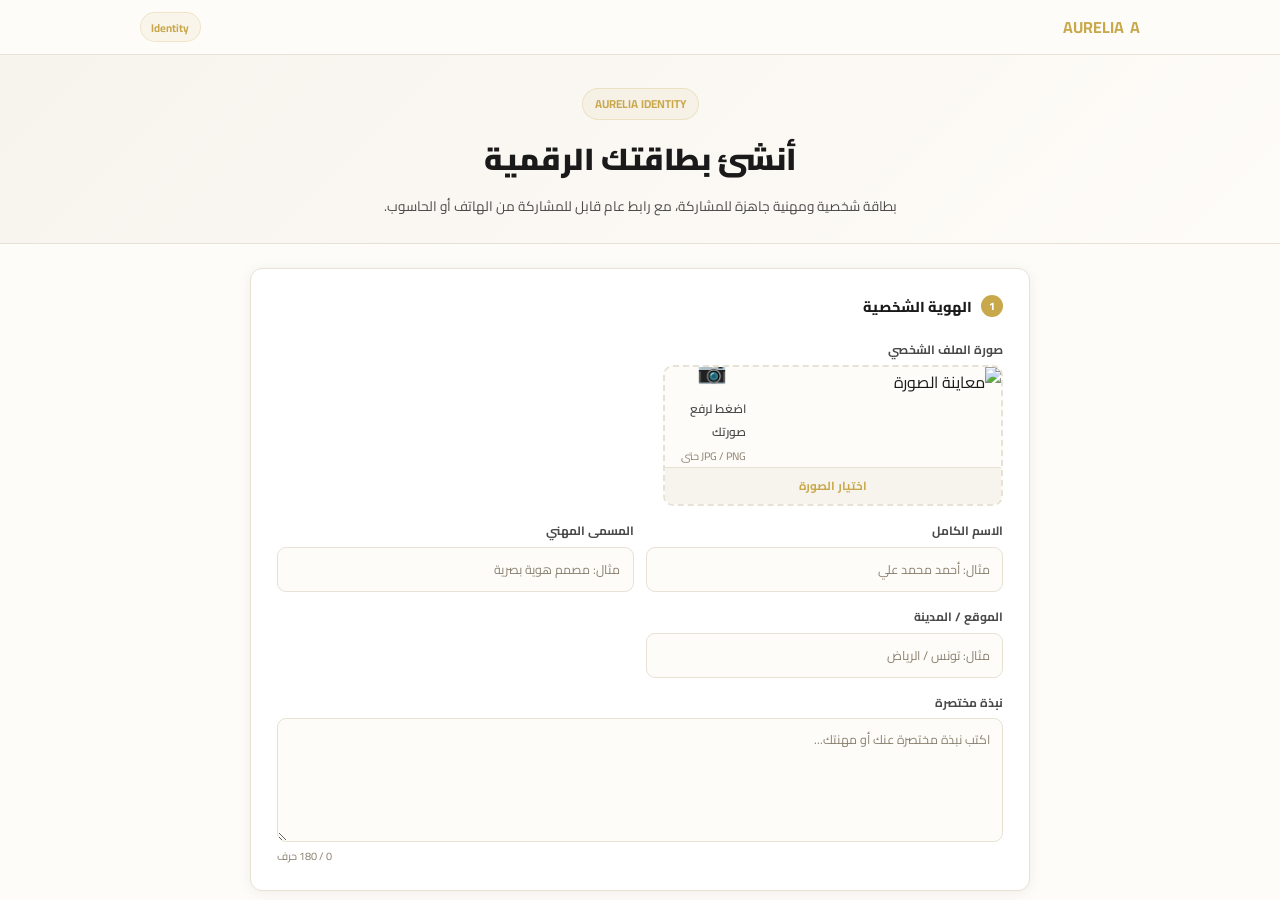
==== commit f2e9ed34: "Update index.html to the real responsive AURELIA Identity single-page app" ====
--- a/index.html
+++ b/index.html
@@ -1,79 +1,261 @@
 <!doctype html>
 <html lang="ar" dir="rtl">
-<head>
-  <meta charset="utf-8" />
-  <meta name="viewport" content="width=device-width,initial-scale=1" />
-  <title>AURELIA Identity Generator - MVP</title>
-  <link rel="stylesheet" href="style.css" />
-</head>
-<body>
-  <header class="topbar">
-    <div class="left">Generator v2.0</div>
-    <div class="right">ID <strong>AURELIA</strong></div>
-  </header>
-
-  <main class="container">
-    <button id="startBtn" class="primary">أنشئ هويتك الآن</button>
-
-    <h1>AURELIA Identity Generator</h1>
-    <p class="subtitle">أدخل بياناتك وستحصل على رابط هوية رقمية جاهز للمشاركة فوراً</p>
-
-    <section class="card">
-      <h2>الهوية الشخصية <span class="badge">01</span></h2>
-
-      <label class="upload-box" for="profileInput" id="profileBox">
-        <input id="profileInput" type="file" accept="image/*" />
-        <div class="upload-inner">
-          <div class="camera">📷</div>
-          <div>اضغط لرفع صورتك</div>
-          <small>JPG / PNG — حتى 2MB</small>
-        </div>
-      </label>
-
-      <div class="field">
-        <label>الاسم الكامل *</label>
-        <input id="fullName" placeholder="مثال: أحمد محمد علي" />
-      </div>
-
-      <div class="field">
-        <label>اسم المتجر / العرض</label>
-        <input id="storeName" placeholder="مثال: متجر أحمد" />
-      </div>
-
-      <div class="actions-row">
-        <button id="saveProfile" class="primary">حفظ الهوية</button>
-        <button id="clearProfile" class="muted">مسح</button>
-      </div>
+  <head>
+    <meta charset="utf-8" />
+    <meta name="viewport" content="width=device-width, initial-scale=1" />
+    <title>AURELIA Identity</title>
+    <meta name="description" content="بطاقة هوية رقمية احترافية لشخصك أو نشاطك" />
+    <link rel="preconnect" href="https://fonts.googleapis.com" />
+    <link rel="preconnect" href="https://fonts.gstatic.com" crossorigin />
+    <link href="https://fonts.googleapis.com/css2?family=Cairo:wght@400;500;600;700;800;900&display=swap" rel="stylesheet" />
+    <link rel="stylesheet" href="style.css" />
+  </head>
+  <body>
+    <section id="formMode" aria-live="polite">
+      <header class="nav">
+        <div class="nav-wrap">
+          <div class="logo" aria-label="AURELIA logo">
+            <span class="logo-icon">A</span>
+            <strong>AURELIA</strong>
+          </div>
+          <span class="nav-badge">Identity</span>
+        </div>
+      </header>
+
+      <div class="form-hero">
+        <div class="fh-inner">
+          <span class="form-tag">AURELIA IDENTITY</span>
+          <h1>أنشئ بطاقتك الرقمية</h1>
+          <p>بطاقة شخصية ومهنية جاهزة للمشاركة، مع رابط عام قابل للمشاركة من الهاتف أو الحاسوب.</p>
+        </div>
+      </div>
+
+      <div class="form-scroll-area">
+        <form id="identityForm" class="form-wrap" novalidate>
+          <section class="form-section">
+            <div class="fs-title"><span>1</span> الهوية الشخصية</div>
+            <div class="fields-grid">
+              <div class="field-group photo-upload-group">
+                <label>صورة الملف الشخصي</label>
+                <div class="upload-box" role="button" tabindex="0" aria-label="رفع صورة شخصية">
+                  <div class="upload-preview">
+                    <img id="uploadImg" alt="معاينة الصورة" hidden />
+                    <div id="uploadPlaceholder" class="upload-placeholder">
+                      <div class="upload-icon">📷</div>
+                      <span>اضغط لرفع صورتك</span>
+                      <small>JPG / PNG حتى 2MB</small>
+                    </div>
+                  </div>
+                  <button type="button" id="uploadBtn" class="upload-btn">اختيار الصورة</button>
+                  <input id="f-photo" type="file" accept="image/*" hidden />
+                </div>
+              </div>
+
+              <div class="field-group">
+                <label for="f-name">الاسم الكامل</label>
+                <input id="f-name" type="text" placeholder="مثال: أحمد محمد علي" maxlength="60" />
+              </div>
+
+              <div class="field-group">
+                <label for="f-title">المسمى المهني</label>
+                <input id="f-title" type="text" placeholder="مثال: مصمم هوية بصرية" maxlength="80" />
+              </div>
+
+              <div class="field-group">
+                <label for="f-location">الموقع / المدينة</label>
+                <input id="f-location" type="text" placeholder="مثال: تونس / الرياض" maxlength="80" />
+              </div>
+
+              <div class="field-group full">
+                <label for="f-bio">نبذة مختصرة</label>
+                <textarea id="f-bio" rows="4" maxlength="180" placeholder="اكتب نبذة مختصرة عنك أو مهنتك..."></textarea>
+                <div id="bio-count" class="bio-count">0 / 180 حرف</div>
+              </div>
+            </div>
+          </section>
+
+          <section class="form-section">
+            <div class="fs-title"><span>2</span> التواصل</div>
+            <div class="fields-grid">
+              <div class="field-group">
+                <label for="f-wa">واتساب</label>
+                <input id="f-wa" type="text" placeholder="966500000000" />
+              </div>
+              <div class="field-group">
+                <label for="f-phone">الهاتف</label>
+                <input id="f-phone" type="text" placeholder="966500000000" />
+              </div>
+              <div class="field-group">
+                <label for="f-email">البريد الإلكتروني</label>
+                <input id="f-email" type="email" placeholder="name@example.com" />
+              </div>
+              <div class="field-group">
+                <label for="f-x">X / Twitter</label>
+                <input id="f-x" type="text" placeholder="username" />
+              </div>
+              <div class="field-group">
+                <label for="f-li">LinkedIn</label>
+                <input id="f-li" type="text" placeholder="linkedin.com/in/username" />
+              </div>
+              <div class="field-group">
+                <label for="f-web">الموقع الإلكتروني</label>
+                <input id="f-web" type="url" placeholder="https://example.com" />
+              </div>
+            </div>
+          </section>
+
+          <section class="form-section">
+            <div class="fs-title"><span>3</span> الخدمات</div>
+            <div class="services-inputs">
+              <div class="service-input-row">
+                <div class="svc-num">1</div>
+                <div class="svc-fields">
+                  <input id="s1-title" type="text" placeholder="عنوان الخدمة" maxlength="50" />
+                  <textarea id="s1-desc" rows="2" placeholder="وصف الخدمة" maxlength="120"></textarea>
+                </div>
+              </div>
+
+              <div class="service-input-row">
+                <div class="svc-num">2</div>
+                <div class="svc-fields">
+                  <input id="s2-title" type="text" placeholder="عنوان الخدمة" maxlength="50" />
+                  <textarea id="s2-desc" rows="2" placeholder="وصف الخدمة" maxlength="120"></textarea>
+                </div>
+              </div>
+
+              <div class="service-input-row">
+                <div class="svc-num">3</div>
+                <div class="svc-fields">
+                  <input id="s3-title" type="text" placeholder="عنوان الخدمة" maxlength="50" />
+                  <textarea id="s3-desc" rows="2" placeholder="وصف الخدمة" maxlength="120"></textarea>
+                </div>
+              </div>
+            </div>
+          </section>
+
+          <section class="form-section">
+            <div class="fs-title"><span>4</span> الأعمال والمشاريع</div>
+            <div class="projects-inputs">
+              <div class="project-input-row">
+                <div class="svc-num">1</div>
+                <div class="svc-fields">
+                  <div class="proj-upload-row">
+                    <button type="button" id="p1-img-btn" class="proj-upload-btn">اختر صورة</button>
+                    <input id="p1-img-file" type="file" accept="image/*" hidden />
+                    <img id="p1-img-preview" class="proj-thumb-mini" alt="معاينة المشروع" hidden />
+                  </div>
+                  <input id="p1-name" type="text" placeholder="اسم المشروع" maxlength="60" />
+                  <textarea id="p1-desc" rows="2" placeholder="وصف المشروع" maxlength="120"></textarea>
+                </div>
+              </div>
+
+              <div class="project-input-row">
+                <div class="svc-num">2</div>
+                <div class="svc-fields">
+                  <div class="proj-upload-row">
+                    <button type="button" id="p2-img-btn" class="proj-upload-btn">اختر صورة</button>
+                    <input id="p2-img-file" type="file" accept="image/*" hidden />
+                    <img id="p2-img-preview" class="proj-thumb-mini" alt="معاينة المشروع" hidden />
+                  </div>
+                  <input id="p2-name" type="text" placeholder="اسم المشروع" maxlength="60" />
+                  <textarea id="p2-desc" rows="2" placeholder="وصف المشروع" maxlength="120"></textarea>
+                </div>
+              </div>
+
+              <div class="project-input-row">
+                <div class="svc-num">3</div>
+                <div class="svc-fields">
+                  <div class="proj-upload-row">
+                    <button type="button" id="p3-img-btn" class="proj-upload-btn">اختر صورة</button>
+                    <input id="p3-img-file" type="file" accept="image/*" hidden />
+                    <img id="p3-img-preview" class="proj-thumb-mini" alt="معاينة المشروع" hidden />
+                  </div>
+                  <input id="p3-name" type="text" placeholder="اسم المشروع" maxlength="60" />
+                  <textarea id="p3-desc" rows="2" placeholder="وصف المشروع" maxlength="120"></textarea>
+                </div>
+              </div>
+            </div>
+          </section>
+
+          <div class="form-submit">
+            <button type="button" id="saveDraftBtn" class="btn-secondary">حفظ مؤقت</button>
+            <button type="submit" class="gen-btn"><span class="btn-icon">✦</span> إنشاء رابط الهوية</button>
+            <button type="button" id="downloadJsonBtn" class="btn-secondary">تصدير JSON</button>
+            <button type="button" id="importJsonBtn" class="btn-secondary">استيراد JSON</button>
+            <input id="importJsonInput" type="file" accept="application/json" hidden />
+            <button type="button" id="clearBtn" class="btn-muted">مسح</button>
+            <div class="form-note">يتم حفظ بياناتك محلياً في هذا المتصفح، ويمكنك مشاركة الرابط العام مباشرة.</div>
+          </div>
+        </form>
+      </div>
+
+      <footer class="form-footer">
+        <span class="logo-icon">A</span> AURELIA IDENTITY · <a href="#">Privacy</a>
+      </footer>
     </section>
 
-    <section class="card">
-      <h2>المنتجات</h2>
-
-      <div class="field">
-        <label>أضف منتجاً جديداً</label>
-        <input id="productTitle" placeholder="عنوان المنتج" />
-        <textarea id="productDesc" placeholder="وصف قصير"></textarea>
-        <input id="productPrice" placeholder="السعر" type="number" />
-        <input id="productImage" type="file" accept="image/*" />
-        <div class="actions-row">
-          <button id="addProduct" class="primary">أضِف المنتج</button>
-          <button id="clearProducts" class="muted">مسح الكل</button>
-        </div>
-      </div>
-
-      <div id="productsList" class="products-list"></div>
-
-      <div class="actions-row">
-        <button id="exportBtn" class="primary">تنزيل بيانات (.json)</button>
-        <input id="importFile" type="file" accept="application/json" style="display:none" />
-        <button id="importBtn" class="muted">استعادة بيانات (.json)</button>
-      </div>
+    <section id="viewMode" aria-live="polite" style="display:none;">
+      <header class="topbar">
+        <div class="topbar-inner">
+          <div class="tb-clocks">
+            <div class="tb-clock"><span class="tb-flag">🇹🇳</span><span id="clock-tn" class="tb-time">--:--:--</span></div>
+            <div class="tb-divider"></div>
+            <div class="tb-clock"><span class="tb-flag">🇺🇸</span><span id="clock-ny" class="tb-time">--:--:--</span></div>
+          </div>
+
+          <div class="tb-brand"><span class="logo-icon">A</span> AURELIA</div>
+
+          <div class="tb-actions">
+            <button type="button" id="copyLinkBtn" class="tb-btn-outline">نسخ الرابط</button>
+            <button type="button" id="editBtn" class="tb-btn-gold">تعديل</button>
+          </div>
+        </div>
+      </header>
+
+      <main class="id-panel">
+        <div class="id-photo-col">
+          <div class="id-photo-ring">
+            <div class="id-photo-circle">
+              <img id="v-photo" alt="الصورة الشخصية" hidden />
+              <div id="v-avatar-fb" class="avatar-fallback">A</div>
+            </div>
+          </div>
+          <div class="id-photo-badge">AURELIA ID</div>
+        </div>
+
+        <div class="id-info-col">
+          <div class="id-tag">IDENTITY</div>
+          <h1 id="v-name" class="id-name">اسمك</h1>
+          <div id="v-title" class="id-title">مسمّاك المهني</div>
+          <div id="v-loc" class="id-loc" style="display:none;">
+            <svg viewBox="0 0 24 24" aria-hidden="true" width="14" height="14" fill="currentColor"><path d="M12 2a7 7 0 017 7c0 5.25-7 13-7 13S5 14.25 5 9a7 7 0 017-7zm0 9.5A2.5 2.5 0 1012 6a2.5 2.5 0 000 5.5z"/></svg>
+            <span id="v-loc-text"></span>
+          </div>
+          <p id="v-bio" class="id-bio"></p>
+          <div id="v-socials" class="id-socials"></div>
+          <div id="v-cta-wrap"></div>
+        </div>
+      </main>
+
+      <div id="v-services-col" class="id-strip" style="display:none;">
+        <div class="strip-col">
+          <div class="strip-label">SERVICES</div>
+          <div id="v-services" class="strip-cards"></div>
+        </div>
+      </div>
+
+      <div id="v-projects-col" class="id-strip" style="display:none;">
+        <div class="strip-col">
+          <div class="strip-label">PROJECTS</div>
+          <div id="v-projects" class="strip-cards"></div>
+        </div>
+      </div>
+
+      <div class="id-contact-row" id="v-contacts"></div>
     </section>
 
-  </main>
-
-  <footer class="browser-bar">aurelia-digital-pro.github.io</footer>
-
-  <script src="script.js"></script>
-</body>
+    <div id="toast" class="toast" role="status" aria-live="polite">تم النسخ</div>
+
+    <script src="script.js"></script>
+  </body>
 </html>
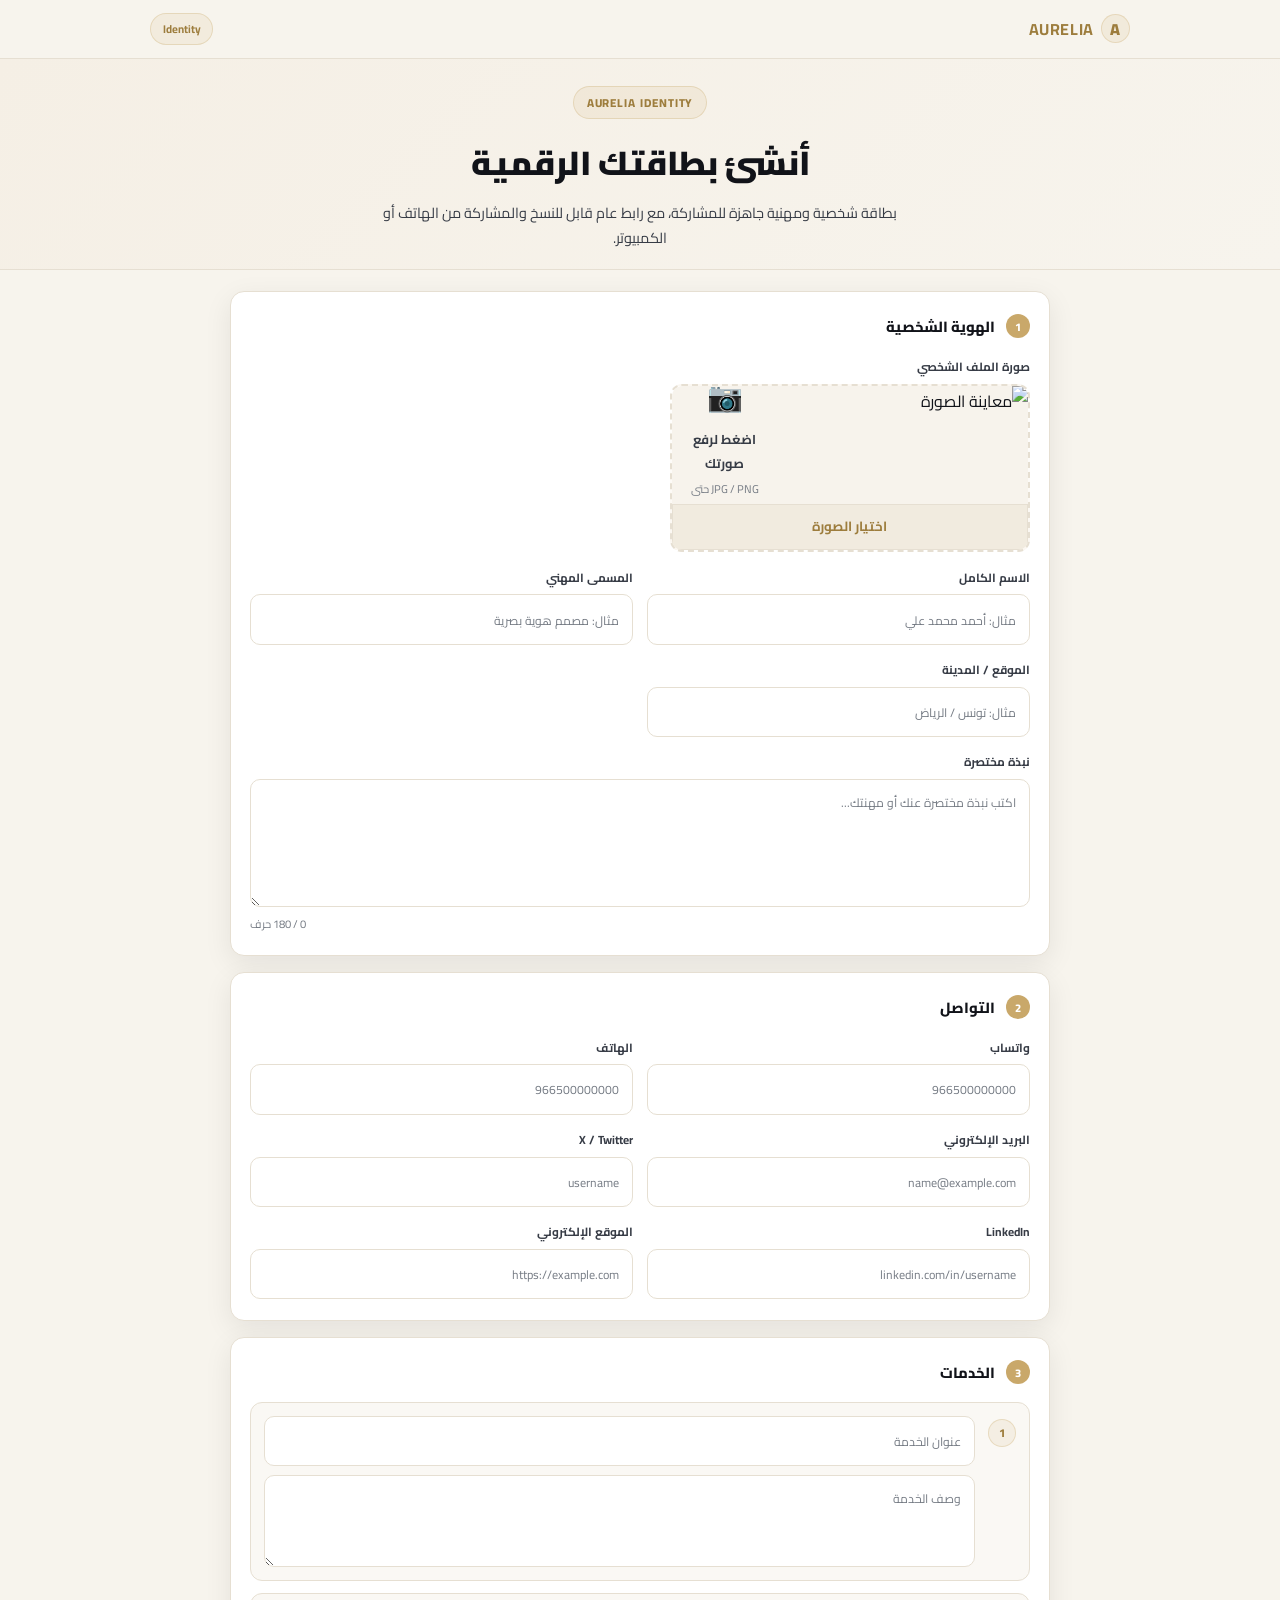
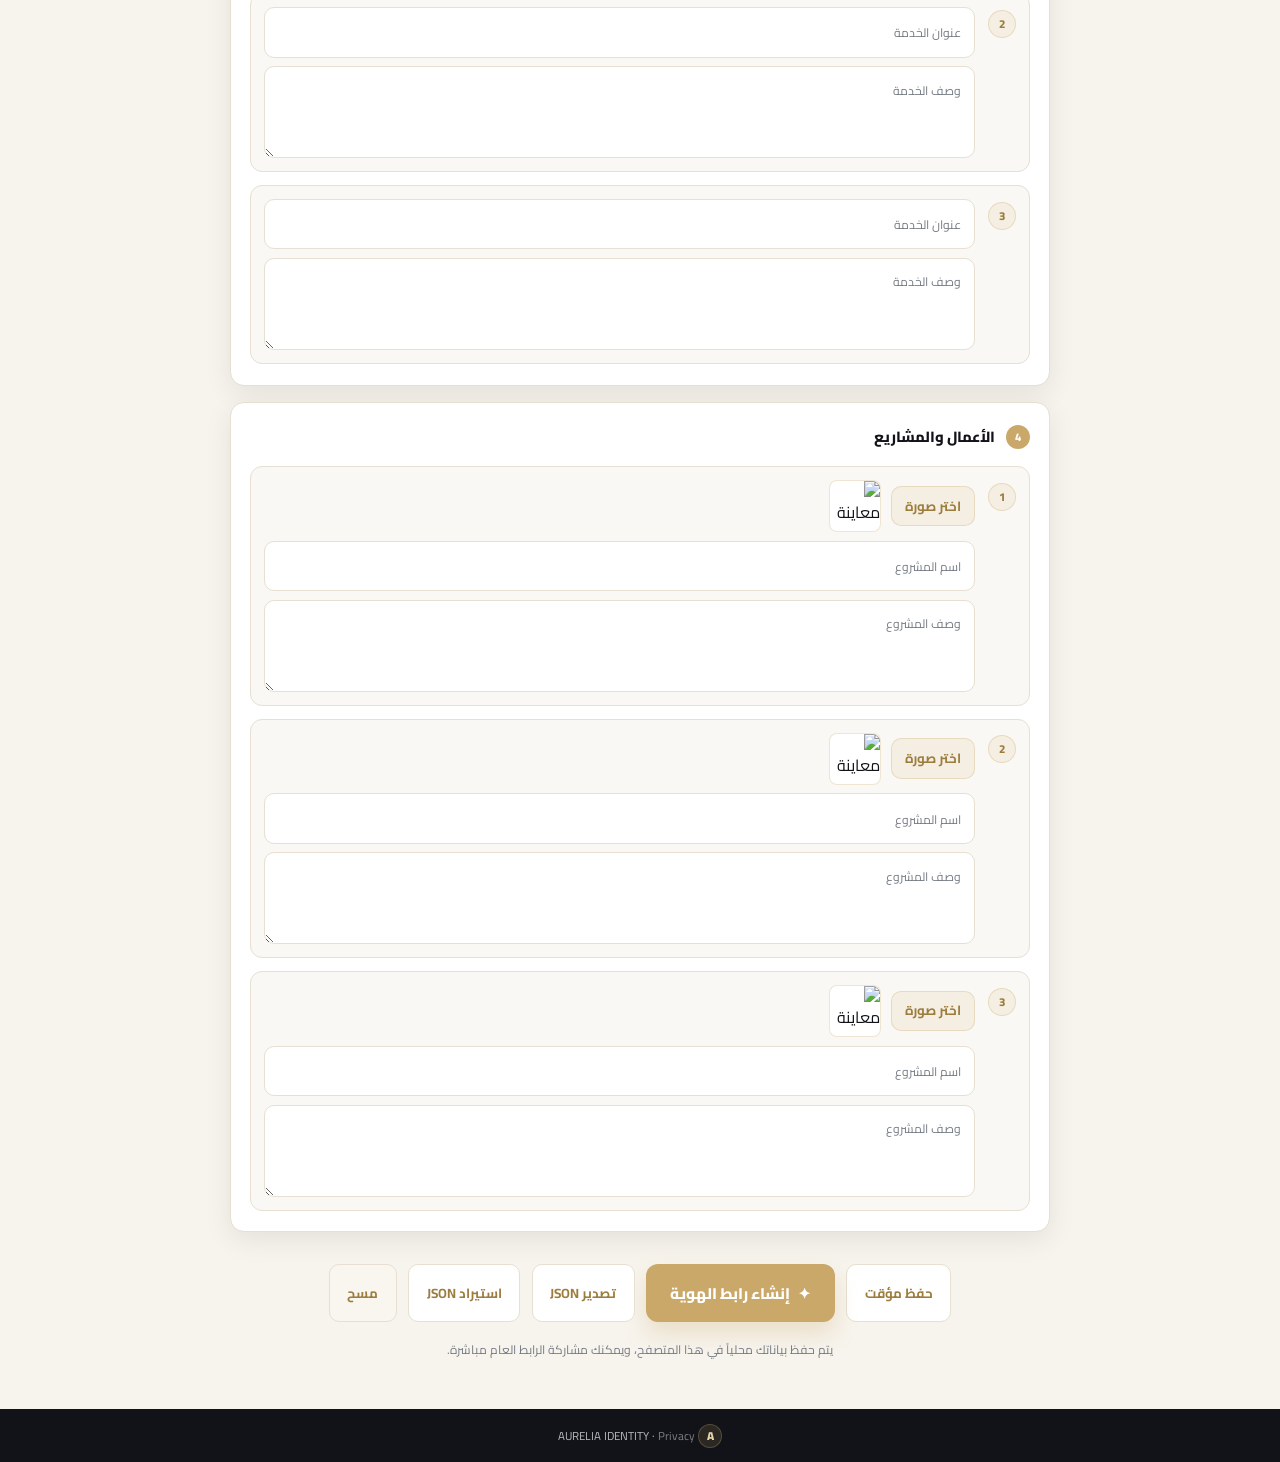
==== commit 5534096e: "Finalize the root page for the AURELIA single-page identity app and ensure the mobile-first static e" ====
--- a/index.html
+++ b/index.html
@@ -4,7 +4,7 @@
     <meta charset="utf-8" />
     <meta name="viewport" content="width=device-width, initial-scale=1" />
     <title>AURELIA Identity</title>
-    <meta name="description" content="بطاقة هوية رقمية احترافية لشخصك أو نشاطك" />
+    <meta name="description" content="بطاقة هوية رقمية احترافية لإظهار هويتك المهنية بشكل أنيق وسهل المشاركة." />
     <link rel="preconnect" href="https://fonts.googleapis.com" />
     <link rel="preconnect" href="https://fonts.gstatic.com" crossorigin />
     <link href="https://fonts.googleapis.com/css2?family=Cairo:wght@400;500;600;700;800;900&display=swap" rel="stylesheet" />
@@ -26,7 +26,7 @@
         <div class="fh-inner">
           <span class="form-tag">AURELIA IDENTITY</span>
           <h1>أنشئ بطاقتك الرقمية</h1>
-          <p>بطاقة شخصية ومهنية جاهزة للمشاركة، مع رابط عام قابل للمشاركة من الهاتف أو الحاسوب.</p>
+          <p>بطاقة شخصية ومهنية جاهزة للمشاركة، مع رابط عام قابل للنسخ والمشاركة من الهاتف أو الكمبيوتر.</p>
         </div>
       </div>
 
--- a/style.css
+++ b/style.css
@@ -5,453 +5,1026 @@
 ============================================ */
 
 :root {
-  --gold:    #c9a84c;
-  --gold-l:  #e2c87a;
-  --gold-d:  #9e7e30;
-  --gold-bg: rgba(201,168,76,.08);
-  --gold-br: rgba(201,168,76,.22);
-  --bg:      #fefcf8;
-  --bg2:     #f7f4ee;
-  --white:   #ffffff;
-  --text:    #1a1a1a;
-  --sub:     #4a4a4a;
-  --muted:   #8a8070;
-  --border:  #e8e2d6;
-  --shadow:  0 2px 14px rgba(0,0,0,.06);
-  --shadow-h:0 6px 28px rgba(0,0,0,.09);
-  --ff:      'Cairo', sans-serif;
-  --r:       12px;
-  --tr:      .2s ease;
-}
-
-*,*::before,*::after{box-sizing:border-box;margin:0;padding:0}
-html,body{
-  height:100vh;width:100%;
-  font-family:var(--ff);
-  background:var(--bg);color:var(--text);
-  direction:rtl;overflow:hidden;
-}
-a{text-decoration:none;color:inherit}
-img{max-width:100%;display:block}
-input,textarea,button,select{font-family:var(--ff)}
-
-::-webkit-scrollbar{width:4px}
-::-webkit-scrollbar-track{background:var(--bg2)}
-::-webkit-scrollbar-thumb{background:var(--gold-l);border-radius:8px}
-
-
-/* ════════════════════════════════════════════
-   FORM MODE — internal scroll within 100vh
-════════════════════════════════════════════ */
-
-#formMode{
-  height:100vh;
-  display:flex;flex-direction:column;
-  overflow:hidden;
-}
-
-/* Nav */
-.nav{
-  flex-shrink:0;
-  background:rgba(254,252,248,.97);
-  backdrop-filter:blur(12px);
-  border-bottom:1px solid var(--border);
-  padding:.75rem 0;
-  z-index:50;
-}
-.nav-wrap{
-  display:flex;align-items:center;justify-content:space-between;
-  width:min(1000px,92%);margin-inline:auto;
-}
-.logo{display:flex;align-items:center;gap:.4rem;font-size:1rem;font-weight:700}
-.logo-icon{color:var(--gold)}
-.logo strong{color:var(--gold)}
-.nav-badge{
-  font-size:.7rem;font-weight:700;
-  background:var(--gold-bg);border:1px solid var(--gold-br);
-  color:var(--gold);padding:.2rem .65rem;border-radius:50px;
-}
-
-/* Form Hero */
-.form-hero{
-  flex-shrink:0;
-  background:linear-gradient(135deg,var(--bg2),var(--bg));
-  border-bottom:1px solid var(--border);
-  padding:2rem 1rem 1.5rem;text-align:center;
-}
-.fh-inner{max-width:540px;margin:0 auto}
-.form-tag{
-  display:inline-block;
-  background:var(--gold-bg);border:1px solid var(--gold-br);
-  color:var(--gold);font-size:.72rem;font-weight:700;
-  padding:.25rem .75rem;border-radius:50px;margin-bottom:.6rem;
-}
-.form-hero h1{font-size:clamp(1.4rem,2.5vw,1.9rem);font-weight:900;margin-bottom:.4rem}
-.form-hero p{font-size:.85rem;color:var(--sub)}
-
-/* Scrollable form area */
-.form-scroll-area{
-  flex:1;overflow-y:auto;
-  padding-bottom:1rem;
-}
-.form-wrap{width:min(780px,94%);margin:0 auto;padding:1.5rem 0 .5rem}
-
-/* Form sections */
-.form-section{
-  background:var(--white);border:1px solid var(--border);
-  border-radius:var(--r);padding:1.5rem 1.6rem;
-  margin-bottom:1rem;box-shadow:var(--shadow);
-}
-.fs-title{
-  font-size:.9rem;font-weight:800;margin-bottom:1.1rem;
-  display:flex;align-items:center;gap:.6rem;
-}
-.fs-title span{
-  background:var(--gold);color:#fff;
-  font-size:.68rem;font-weight:800;
-  width:22px;height:22px;border-radius:50%;
-  display:inline-flex;align-items:center;justify-content:center;flex-shrink:0;
-}
-
-/* Fields grid */
-.fields-grid{display:grid;grid-template-columns:1fr 1fr;gap:.8rem}
-.field-group{display:flex;flex-direction:column;gap:.28rem}
-.field-group.full{grid-column:1/-1}
-.photo-upload-group{grid-column:1/-1}
-.field-group label{font-size:.75rem;font-weight:700;color:var(--sub)}
-.field-group small{font-size:.68rem;color:var(--muted)}
-.field-group input,.field-group textarea{
-  border:1.5px solid var(--border);border-radius:9px;
-  padding:.55rem .8rem;font-size:.84rem;color:var(--text);
-  background:var(--bg);outline:none;resize:vertical;direction:rtl;
-  transition:border-color var(--tr),box-shadow var(--tr);
-}
-.field-group input:focus,.field-group textarea:focus{
-  border-color:var(--gold);box-shadow:0 0 0 3px rgba(201,168,76,.11);
-}
-.field-group input::placeholder,.field-group textarea::placeholder{color:var(--muted);font-size:.78rem}
-
-/* Upload box */
-.upload-box{
-  border:2px dashed var(--border);border-radius:10px;
-  overflow:hidden;background:var(--bg);cursor:pointer;
-  transition:border-color var(--tr);max-width:340px;
-}
-.upload-box:hover{border-color:var(--gold-l)}
-.upload-preview{
-  height:100px;display:flex;align-items:center;justify-content:center;overflow:hidden;
-}
-.upload-preview img{width:100%;height:100px;object-fit:cover}
-.upload-placeholder{
-  display:flex;flex-direction:column;align-items:center;gap:.2rem;padding:.8rem;
-}
-.upload-icon{font-size:1.5rem}
-.upload-placeholder span{font-size:.75rem;font-weight:600;color:var(--sub)}
-.upload-placeholder small{font-size:.68rem;color:var(--muted)}
-.upload-btn{
-  display:block;width:100%;background:var(--bg2);border:none;
-  border-top:1px solid var(--border);padding:.45rem;
-  font-family:var(--ff);font-size:.73rem;font-weight:700;
-  color:var(--gold);cursor:pointer;transition:background var(--tr);
-}
-.upload-btn:hover{background:var(--gold-bg)}
-
-/* Services & Projects inputs */
-.services-inputs,.projects-inputs{display:flex;flex-direction:column;gap:.7rem}
-.service-input-row,.project-input-row{
-  display:flex;gap:.8rem;align-items:flex-start;
-  padding:.8rem;background:var(--bg);border:1px solid var(--border);border-radius:9px;
-}
-.svc-num{
-  width:26px;height:26px;border-radius:50%;
-  background:var(--gold-bg);border:1px solid var(--gold-br);
-  color:var(--gold);font-size:.72rem;font-weight:800;
-  display:flex;align-items:center;justify-content:center;flex-shrink:0;margin-top:.3rem;
-}
-.svc-fields{flex:1;display:flex;flex-direction:column;gap:.5rem}
-.svc-fields input,.svc-fields textarea{
-  border:1.5px solid var(--border);border-radius:8px;
-  padding:.5rem .75rem;font-size:.82rem;color:var(--text);
-  background:var(--white);outline:none;transition:border-color var(--tr);direction:rtl;
-}
-.svc-fields input:focus,.svc-fields textarea:focus{border-color:var(--gold)}
-.svc-fields input::placeholder,.svc-fields textarea::placeholder{color:var(--muted);font-size:.76rem}
-.svc-fields textarea{resize:vertical}
-
-/* Project upload */
-.proj-upload-row{display:flex;align-items:center;gap:.5rem;flex-wrap:wrap}
-.proj-upload-btn{
-  background:var(--gold-bg);border:1px solid var(--gold-br);
-  color:var(--gold);font-family:var(--ff);font-size:.73rem;font-weight:700;
-  padding:.35rem .8rem;border-radius:7px;cursor:pointer;transition:all var(--tr);flex-shrink:0;
-}
-.proj-upload-btn:hover{background:var(--gold);color:#fff}
-.proj-thumb-mini{width:42px;height:42px;object-fit:cover;border-radius:5px;border:1px solid var(--gold-br)}
-
-/* Form submit */
-.form-submit{text-align:center;padding:1.2rem 0 2rem}
-.gen-btn{
-  display:inline-flex;align-items:center;gap:.6rem;
-  background:var(--gold);color:#fff;
-  font-family:var(--ff);font-size:.95rem;font-weight:800;
-  padding:.9rem 2.2rem;border-radius:11px;border:none;cursor:pointer;
-  box-shadow:0 5px 20px rgba(201,168,76,.3);transition:all var(--tr);
-}
-.gen-btn:hover{background:var(--gold-d);transform:translateY(-2px);box-shadow:0 8px 28px rgba(201,168,76,.38)}
-.btn-icon{font-size:1rem}
-.form-note{font-size:.77rem;color:var(--muted);margin-top:.65rem}
-
-/* Form footer */
-.form-footer{
-  flex-shrink:0;
-  background:var(--text);padding:.75rem 1rem;
-  text-align:center;font-size:.72rem;color:rgba(255,255,255,.35);
-}
-.form-footer .logo-icon{color:var(--gold-l)}
-.form-footer a{color:rgba(255,255,255,.3);transition:color var(--tr)}
-.form-footer a:hover{color:var(--gold-l)}
-
-/* Bio counter */
-#bio-count{font-size:.68rem;color:var(--muted);text-align:left}
-
-
-/* ════════════════════════════════════════════
-   VIEW MODE — STRICT 100VH · NO SCROLL
-════════════════════════════════════════════ */
-
-#viewMode{
-  height:100vh;
-  display:grid;
-  grid-template-rows:auto 1fr auto auto;
-  overflow:hidden;
-}
-
-/* TOP BAR */
-.topbar{
-  background:var(--text);
-  border-bottom:2px solid var(--gold-d);
-  padding:.4rem 0;
-  flex-shrink:0;
-}
-.topbar-inner{
-  display:flex;align-items:center;justify-content:space-between;
-  width:min(1100px,94%);margin-inline:auto;
-}
-.tb-clocks{display:flex;align-items:center;gap:.8rem}
-.tb-clock{display:flex;align-items:center;gap:.3rem}
-.tb-flag{font-size:.85rem}
-.tb-city{font-size:.65rem;color:rgba(255,255,255,.45);font-weight:600}
-.tb-time{
-  font-size:.78rem;font-weight:800;color:var(--gold-l);
-  font-variant-numeric:tabular-nums;letter-spacing:.03em;
-}
-.tb-divider{width:1px;height:18px;background:rgba(255,255,255,.12);margin:0 .2rem}
-.tb-brand{font-size:.75rem;font-weight:800;color:rgba(255,255,255,.35);letter-spacing:.08em}
-.tb-brand .logo-icon{color:var(--gold);margin-left:.25rem}
-.tb-actions{display:flex;gap:.5rem;align-items:center}
-.tb-btn-outline{
-  font-size:.7rem;font-weight:700;color:rgba(255,255,255,.55);
-  border:1px solid rgba(255,255,255,.15);
-  padding:.22rem .7rem;border-radius:6px;
-  transition:all var(--tr);
-}
-.tb-btn-outline:hover{border-color:var(--gold-br);color:var(--gold-l)}
-.tb-btn-gold{
-  font-size:.7rem;font-weight:800;
-  background:var(--gold);color:#fff;
-  border:none;padding:.25rem .8rem;border-radius:6px;
-  cursor:pointer;transition:background var(--tr);
-}
-.tb-btn-gold:hover{background:var(--gold-d)}
-
-/* MAIN IDENTITY PANEL */
-.id-panel{
-  display:grid;grid-template-columns:200px 1fr;
-  gap:2rem;align-items:center;
-  padding:1rem 2rem;
-  width:min(1100px,96%);margin-inline:auto;
-  align-self:center;
-}
-
-/* Photo column */
-.id-photo-col{
-  display:flex;flex-direction:column;align-items:center;gap:.5rem;
-}
-.id-photo-ring{
-  width:140px;height:140px;border-radius:50%;
-  padding:3px;
-  background:conic-gradient(var(--gold-l),rgba(201,168,76,.15),var(--gold-l),rgba(201,168,76,.15),var(--gold-l));
-  animation:spin 12s linear infinite;
-}
-.id-photo-circle{
-  width:100%;height:100%;border-radius:50%;overflow:hidden;
-  background:var(--bg2);border:3px solid var(--white);
-  display:flex;align-items:center;justify-content:center;
-  animation:spin-rev 12s linear infinite;
-}
-.id-photo-circle img{width:100%;height:100%;object-fit:cover}
-.avatar-fallback{
-  display:none;width:100%;height:100%;
-  align-items:center;justify-content:center;
-  font-size:3rem;font-weight:900;
-  background:linear-gradient(135deg,var(--gold-bg),rgba(201,168,76,.25));
-  color:var(--gold-d);border-radius:50%;
-}
-.id-photo-badge{
-  background:var(--white);border:1px solid var(--gold-br);
-  color:var(--gold);font-size:.65rem;font-weight:700;
-  padding:.22rem .7rem;border-radius:50px;
-  box-shadow:var(--shadow);
-}
-
-/* Info column */
-.id-info-col{display:flex;flex-direction:column;gap:.35rem}
-.id-tag{
-  font-size:.65rem;font-weight:700;letter-spacing:.1em;
-  color:var(--muted);text-transform:uppercase;
-}
-.id-name{
-  font-size:clamp(1.4rem,2.5vw,2.2rem);font-weight:900;
-  color:var(--text);line-height:1.15;
-}
-.id-title{
-  font-size:.9rem;font-weight:700;color:var(--gold);
-}
-.id-loc{
-  display:flex;align-items:center;gap:.3rem;
-  font-size:.75rem;color:var(--muted);
-}
-.id-loc svg{color:var(--gold);flex-shrink:0}
-.id-bio{
-  font-size:.82rem;color:var(--sub);line-height:1.65;
-  display:-webkit-box;-webkit-line-clamp:2;-webkit-box-orient:vertical;
-  overflow:hidden;max-width:480px;
-}
-.id-socials{display:flex;flex-wrap:wrap;gap:.4rem;margin-top:.3rem}
-.social-btn{
-  display:flex;flex-direction:column;align-items:center;gap:.2rem;
-  background:var(--white);border:1px solid var(--border);
-  border-radius:8px;padding:.45rem .55rem;
-  font-size:.6rem;font-weight:700;color:var(--sub);
-  transition:all var(--tr);min-width:46px;cursor:pointer;
-}
-.social-btn svg{width:15px;height:15px;color:var(--muted);transition:color var(--tr)}
-.social-btn:hover{border-color:var(--gold-br);color:var(--gold);transform:translateY(-1px)}
-.social-btn:hover svg{color:var(--gold)}
-.cta-btn{
-  display:inline-flex;align-items:center;gap:.5rem;
-  background:var(--gold);color:#fff;
-  font-family:var(--ff);font-size:.82rem;font-weight:800;
-  padding:.65rem 1.4rem;border-radius:9px;border:none;cursor:pointer;
-  box-shadow:0 4px 14px rgba(201,168,76,.25);transition:all var(--tr);
-  margin-top:.3rem;
-}
-.cta-btn:hover{background:var(--gold-d);transform:translateY(-1px)}
-
-/* BOTTOM STRIP */
-.id-strip{
-  display:grid;grid-template-columns:repeat(3,1fr);
-  gap:.6rem;padding:.6rem 1.5rem;
-  background:var(--bg2);border-top:1px solid var(--border);
-  border-bottom:1px solid var(--border);
-  width:100%;
-}
-.strip-col{}
-.strip-label{
-  font-size:.58rem;font-weight:800;letter-spacing:.1em;
-  color:var(--gold);text-transform:uppercase;margin-bottom:.35rem;
-}
-.strip-cards{display:flex;gap:.4rem;flex-wrap:nowrap;overflow-x:auto}
-.strip-cards::-webkit-scrollbar{height:2px}
-.strip-card{
-  background:var(--white);border:1px solid var(--border);
-  border-radius:8px;padding:.55rem .7rem;flex-shrink:0;
-  transition:border-color var(--tr);min-width:100px;
-}
-.strip-card:hover{border-color:var(--gold-br)}
-.strip-card h3,.strip-card h4,.strip-card strong{
-  font-size:.72rem;font-weight:700;color:var(--text);margin-bottom:.1rem;
-  display:block;
-}
-.strip-card p{font-size:.65rem;color:var(--muted);line-height:1.4}
-.str-card{display:flex;align-items:flex-start;gap:.4rem}
-.str-card span{font-size:.9rem;flex-shrink:0;line-height:1}
-
-/* Project card in strip */
-.proj-strip-thumb{
-  width:100%;height:42px;object-fit:cover;
-  border-radius:5px;margin-bottom:.3rem;
-  background:var(--bg2);
-}
-
-/* CONTACT ROW */
-.id-contact-row{
-  display:flex;gap:.5rem;align-items:center;justify-content:center;
-  padding:.5rem 1rem;background:var(--bg);
-  border-top:1px solid var(--border);
-  overflow-x:auto;flex-wrap:nowrap;
-}
-.id-contact-row::-webkit-scrollbar{height:2px}
-.contact-card{
-  display:flex;align-items:center;gap:.55rem;
-  background:var(--white);border:1px solid var(--border);
-  border-radius:9px;padding:.6rem .9rem;
-  transition:all var(--tr);color:var(--text);flex-shrink:0;
-}
-.contact-card:hover{border-color:var(--gold-br);box-shadow:var(--shadow-h)}
-.contact-card.primary{
-  border-color:var(--gold-br);
-  background:linear-gradient(135deg,var(--gold-bg),var(--white));
-}
-.cc-icon{
-  width:34px;height:34px;background:var(--gold-bg);
-  border-radius:7px;display:flex;align-items:center;justify-content:center;flex-shrink:0;
-}
-.cc-icon svg{width:15px;height:15px;color:var(--gold)}
-.contact-card h4{font-size:.72rem;font-weight:700;color:var(--text);margin-bottom:.05rem}
-.contact-card span{font-size:.65rem;color:var(--muted);display:block}
-.contact-card em{
-  font-style:normal;font-size:.6rem;font-weight:700;color:var(--gold);
-  background:var(--gold-bg);padding:.1rem .4rem;border-radius:50px;display:inline-block;margin-top:.15rem;
-}
-
-/* Toast */
-.toast{
-  position:fixed;bottom:1.2rem;left:50%;transform:translateX(-50%) translateY(16px);
-  background:var(--text);color:#fff;font-size:.8rem;font-weight:700;
-  padding:.6rem 1.3rem;border-radius:50px;
-  opacity:0;transition:all .3s;pointer-events:none;z-index:999;white-space:nowrap;
-}
-.toast.show{opacity:1;transform:translateX(-50%) translateY(0)}
-
-/* Animations */
-@keyframes spin{to{transform:rotate(360deg)}}
-@keyframes spin-rev{to{transform:rotate(-360deg)}}
-
-/* Reveal */
-.reveal{opacity:0;transform:translateY(12px);transition:opacity .45s ease,transform .45s ease}
-.reveal.visible{opacity:1;transform:none}
-
-
-/* ════════════════════════════════════════════
-   RESPONSIVE
-════════════════════════════════════════════ */
-@media(max-width:860px){
-  .id-panel{grid-template-columns:1fr;text-align:center;padding:.8rem 1rem;gap:.8rem}
-  .id-photo-col{order:-1}
-  .id-photo-ring{width:110px;height:110px}
-  .id-socials{justify-content:center}
-  .id-bio{margin-inline:auto}
-  .id-strip{grid-template-columns:1fr}
-  .strip-cards{flex-wrap:wrap}
-  .topbar-inner{flex-wrap:wrap;gap:.4rem}
-  .tb-brand{order:-1;width:100%;text-align:center;font-size:.7rem}
-  #viewMode{grid-template-rows:auto 1fr auto auto;overflow-y:auto}
-}
-@media(max-width:600px){
-  .fields-grid{grid-template-columns:1fr}
-  .photo-upload-group{grid-column:1}
-  .id-strip{padding:.5rem .8rem}
-  .id-contact-row{padding:.4rem .6rem}
-  .tb-clocks{gap:.5rem}
-}
+  --gold: #c9a86a;
+  --gold-l: #e7d4a8;
+  --gold-d: #9d7d3d;
+  --gold-bg: rgba(201, 168, 106, 0.12);
+  --gold-br: rgba(201, 168, 106, 0.3);
+  --bg: #f7f4ed;
+  --bg2: #f1ebdf;
+  --white: #ffffff;
+  --text: #111319;
+  --sub: #373c46;
+  --muted: #757b84;
+  --border: #e6dfd2;
+  --shadow: 0 8px 28px rgba(17, 19, 25, 0.08);
+  --shadow-h: 0 14px 28px rgba(17, 19, 25, 0.12);
+  --ff: 'Cairo', sans-serif;
+  --r: 14px;
+  --tr: 0.22s ease;
+}
+
+*, *::before, *::after {
+  box-sizing: border-box;
+  margin: 0;
+  padding: 0;
+}
+
+html, body {
+  min-height: 100%;
+  width: 100%;
+  font-family: var(--ff);
+  background: var(--bg);
+  color: var(--text);
+  direction: rtl;
+  overflow-x: hidden;
+  scroll-behavior: smooth;
+}
+
+body {
+  min-height: 100dvh;
+}
+
+a {
+  text-decoration: none;
+  color: inherit;
+}
+
+img {
+  max-width: 100%;
+  display: block;
+}
+
+input, textarea, button, select {
+  font-family: var(--ff);
+}
+
+::-webkit-scrollbar {
+  width: 6px;
+  height: 6px;
+}
+
+::-webkit-scrollbar-track {
+  background: var(--bg2);
+}
+
+::-webkit-scrollbar-thumb {
+  background: var(--gold-l);
+  border-radius: 999px;
+}
+
+#formMode {
+  min-height: 100dvh;
+  display: flex;
+  flex-direction: column;
+  overflow: hidden;
+}
+
+.nav {
+  flex-shrink: 0;
+  background: rgba(247, 244, 237, 0.96);
+  backdrop-filter: blur(12px);
+  border-bottom: 1px solid var(--border);
+  padding: 0.8rem 0;
+  z-index: 20;
+}
+
+.nav-wrap {
+  display: flex;
+  align-items: center;
+  justify-content: space-between;
+  width: min(980px, 92%);
+  margin-inline: auto;
+}
+
+.logo {
+  display: flex;
+  align-items: center;
+  gap: 0.45rem;
+  font-size: 1rem;
+  font-weight: 800;
+  letter-spacing: 0.04em;
+}
+
+.logo-icon {
+  display: inline-flex;
+  align-items: center;
+  justify-content: center;
+  width: 1.8rem;
+  height: 1.8rem;
+  border-radius: 50%;
+  background: rgba(201, 168, 106, 0.14);
+  border: 1px solid rgba(201, 168, 106, 0.28);
+  color: var(--gold-d);
+  font-weight: 900;
+}
+
+.logo strong {
+  color: var(--gold-d);
+}
+
+.nav-badge {
+  font-size: 0.7rem;
+  font-weight: 700;
+  background: var(--gold-bg);
+  border: 1px solid var(--gold-br);
+  color: var(--gold-d);
+  padding: 0.28rem 0.72rem;
+  border-radius: 999px;
+}
+
+.form-hero {
+  flex-shrink: 0;
+  background: linear-gradient(135deg, #f5efe5, #f7f4ed);
+  border-bottom: 1px solid var(--border);
+  padding: 1.7rem 1rem 1.2rem;
+  text-align: center;
+}
+
+.fh-inner {
+  max-width: 560px;
+  margin: 0 auto;
+}
+
+.form-tag {
+  display: inline-block;
+  background: var(--gold-bg);
+  border: 1px solid var(--gold-br);
+  color: var(--gold-d);
+  font-size: 0.72rem;
+  font-weight: 800;
+  letter-spacing: 0.08em;
+  padding: 0.28rem 0.8rem;
+  border-radius: 999px;
+  margin-bottom: 0.8rem;
+}
+
+.form-hero h1 {
+  font-size: clamp(1.7rem, 2.6vw, 2.3rem);
+  font-weight: 900;
+  margin-bottom: 0.45rem;
+  color: var(--text);
+}
+
+.form-hero p {
+  font-size: 0.9rem;
+  color: var(--sub);
+  line-height: 1.7;
+}
+
+.form-scroll-area {
+  flex: 1;
+  overflow-y: auto;
+  -webkit-overflow-scrolling: touch;
+  padding-bottom: 1rem;
+}
+
+.form-wrap {
+  width: min(820px, 94%);
+  margin: 0 auto;
+  padding: 1.3rem 0 0.5rem;
+}
+
+.form-section {
+  background: var(--white);
+  border: 1px solid var(--border);
+  border-radius: var(--r);
+  padding: 1.3rem 1.2rem;
+  margin-bottom: 1rem;
+  box-shadow: var(--shadow);
+}
+
+.fs-title {
+  display: flex;
+  align-items: center;
+  gap: 0.65rem;
+  font-size: 0.92rem;
+  font-weight: 800;
+  margin-bottom: 1rem;
+}
+
+.fs-title span {
+  width: 24px;
+  height: 24px;
+  border-radius: 50%;
+  background: var(--gold);
+  color: #fff;
+  display: inline-flex;
+  align-items: center;
+  justify-content: center;
+  font-size: 0.7rem;
+  font-weight: 800;
+}
+
+.fields-grid {
+  display: grid;
+  grid-template-columns: repeat(2, minmax(0, 1fr));
+  gap: 0.9rem;
+}
+
+.field-group {
+  display: flex;
+  flex-direction: column;
+  gap: 0.35rem;
+}
+
+.field-group.full,
+.photo-upload-group {
+  grid-column: 1 / -1;
+}
+
+.field-group label {
+  font-size: 0.74rem;
+  font-weight: 700;
+  color: var(--sub);
+}
+
+.field-group input,
+.field-group textarea,
+.svc-fields input,
+.svc-fields textarea {
+  width: 100%;
+  border: 1.5px solid var(--border);
+  border-radius: 10px;
+  padding: 0.7rem 0.8rem;
+  background: #fff;
+  font-size: 0.86rem;
+  color: var(--text);
+  outline: none;
+  transition: border-color var(--tr), box-shadow var(--tr);
+  direction: rtl;
+}
+
+.field-group textarea,
+.svc-fields textarea {
+  resize: vertical;
+  min-height: 92px;
+}
+
+.field-group input:focus,
+.field-group textarea:focus,
+.svc-fields input:focus,
+.svc-fields textarea:focus {
+  border-color: var(--gold);
+  box-shadow: 0 0 0 4px rgba(201, 168, 106, 0.1);
+}
+
+.field-group input::placeholder,
+.field-group textarea::placeholder,
+.svc-fields input::placeholder,
+.svc-fields textarea::placeholder {
+  color: var(--muted);
+  font-size: 0.76rem;
+}
+
+.upload-box {
+  border: 2px dashed var(--border);
+  border-radius: 12px;
+  overflow: hidden;
+  background: linear-gradient(180deg, #fff, #fbf7f1);
+  cursor: pointer;
+  transition: border-color var(--tr), transform var(--tr);
+  max-width: 360px;
+}
+
+.upload-box:hover {
+  border-color: var(--gold-l);
+}
+
+.upload-preview {
+  height: 118px;
+  display: flex;
+  align-items: center;
+  justify-content: center;
+  overflow: hidden;
+  background: #f7f3ec;
+}
+
+.upload-preview img {
+  width: 100%;
+  height: 118px;
+  object-fit: cover;
+}
+
+.upload-placeholder {
+  display: flex;
+  flex-direction: column;
+  align-items: center;
+  justify-content: center;
+  gap: 0.2rem;
+  padding: 1rem;
+  text-align: center;
+}
+
+.upload-icon {
+  font-size: 1.8rem;
+}
+
+.upload-placeholder span {
+  font-size: 0.8rem;
+  font-weight: 700;
+  color: var(--sub);
+}
+
+.upload-placeholder small {
+  font-size: 0.7rem;
+  color: var(--muted);
+}
+
+.upload-btn,
+.proj-upload-btn,
+.btn-secondary,
+.btn-muted {
+  font-family: var(--ff);
+  border: 1px solid var(--border);
+  border-radius: 10px;
+  background: #fff;
+  color: var(--gold-d);
+  font-weight: 700;
+  cursor: pointer;
+  transition: all var(--tr);
+}
+
+.upload-btn {
+  display: block;
+  width: 100%;
+  padding: 0.62rem 0.8rem;
+  background: var(--bg2);
+  border-top: 1px solid var(--border);
+  border-radius: 0;
+}
+
+.upload-btn:hover,
+.proj-upload-btn:hover,
+.btn-secondary:hover,
+.btn-muted:hover {
+  transform: translateY(-1px);
+  box-shadow: 0 6px 18px rgba(17, 19, 25, 0.05);
+}
+
+.services-inputs,
+.projects-inputs {
+  display: flex;
+  flex-direction: column;
+  gap: 0.8rem;
+}
+
+.service-input-row,
+.project-input-row {
+  display: flex;
+  gap: 0.8rem;
+  align-items: flex-start;
+  padding: 0.8rem;
+  background: #faf8f4;
+  border: 1px solid var(--border);
+  border-radius: 12px;
+}
+
+.svc-num {
+  width: 28px;
+  height: 28px;
+  border-radius: 50%;
+  background: var(--gold-bg);
+  border: 1px solid var(--gold-br);
+  color: var(--gold-d);
+  font-size: 0.72rem;
+  font-weight: 800;
+  display: flex;
+  align-items: center;
+  justify-content: center;
+  flex-shrink: 0;
+  margin-top: 0.18rem;
+}
+
+.svc-fields {
+  flex: 1;
+  display: flex;
+  flex-direction: column;
+  gap: 0.55rem;
+}
+
+.proj-upload-row {
+  display: flex;
+  align-items: center;
+  gap: 0.6rem;
+  flex-wrap: wrap;
+}
+
+.proj-upload-btn {
+  background: var(--gold-bg);
+  border-color: var(--gold-br);
+  color: var(--gold-d);
+  padding: 0.42rem 0.82rem;
+}
+
+.proj-thumb-mini {
+  width: 52px;
+  height: 52px;
+  object-fit: cover;
+  border-radius: 8px;
+  border: 1px solid var(--gold-br);
+  background: #fff;
+}
+
+.form-submit {
+  display: flex;
+  flex-wrap: wrap;
+  justify-content: center;
+  gap: 0.7rem;
+  padding: 1rem 0 1.5rem;
+}
+
+.gen-btn {
+  display: inline-flex;
+  align-items: center;
+  justify-content: center;
+  gap: 0.5rem;
+  background: var(--gold);
+  color: #fff;
+  border: none;
+  border-radius: 12px;
+  padding: 0.9rem 1.5rem;
+  font-size: 0.96rem;
+  font-weight: 800;
+  cursor: pointer;
+  box-shadow: 0 12px 22px rgba(201, 168, 106, 0.28);
+  transition: transform var(--tr), background var(--tr);
+}
+
+.gen-btn:hover {
+  background: var(--gold-d);
+  transform: translateY(-1px);
+}
+
+.btn-secondary,
+.btn-muted {
+  padding: 0.78rem 1.1rem;
+}
+
+.btn-muted {
+  background: #f9f6f0;
+}
+
+.form-note {
+  width: 100%;
+  text-align: center;
+  font-size: 0.76rem;
+  color: var(--muted);
+  margin-top: 0.3rem;
+}
+
+.form-footer {
+  flex-shrink: 0;
+  background: var(--text);
+  color: rgba(255, 255, 255, 0.7);
+  text-align: center;
+  padding: 0.9rem 0.8rem;
+  font-size: 0.72rem;
+}
+
+.form-footer .logo-icon {
+  color: var(--gold-l);
+  width: 1.5rem;
+  height: 1.5rem;
+}
+
+.form-footer a {
+  color: rgba(255, 255, 255, 0.46);
+}
+
+#bio-count {
+  font-size: 0.7rem;
+  color: var(--muted);
+  text-align: left;
+}
+
+#viewMode {
+  min-height: 100dvh;
+  display: grid;
+  grid-template-rows: auto 1fr auto auto;
+  overflow: hidden;
+  background: linear-gradient(180deg, #f7f4ed 0%, #f9f6f0 100%);
+}
+
+.topbar {
+  background: var(--text);
+  border-bottom: 2px solid var(--gold-d);
+  padding: 0.45rem 0;
+  flex-shrink: 0;
+}
+
+.topbar-inner {
+  display: flex;
+  align-items: center;
+  justify-content: space-between;
+  gap: 0.6rem;
+  width: min(1100px, 94%);
+  margin-inline: auto;
+}
+
+.tb-clocks {
+  display: flex;
+  align-items: center;
+  gap: 0.7rem;
+}
+
+.tb-clock {
+  display: flex;
+  align-items: center;
+  gap: 0.32rem;
+}
+
+.tb-flag {
+  font-size: 0.8rem;
+}
+
+.tb-time {
+  font-size: 0.75rem;
+  color: var(--gold-l);
+  font-weight: 800;
+  letter-spacing: 0.03em;
+  font-variant-numeric: tabular-nums;
+}
+
+.tb-divider {
+  width: 1px;
+  height: 18px;
+  background: rgba(255, 255, 255, 0.12);
+}
+
+.tb-brand {
+  font-size: 0.72rem;
+  font-weight: 800;
+  color: rgba(255, 255, 255, 0.72);
+  letter-spacing: 0.08em;
+}
+
+.tb-brand .logo-icon {
+  margin-left: 0.25rem;
+  color: var(--gold);
+}
+
+.tb-actions {
+  display: flex;
+  align-items: center;
+  gap: 0.5rem;
+}
+
+.tb-btn-outline,
+.tb-btn-gold {
+  border-radius: 8px;
+  border: 1px solid rgba(255, 255, 255, 0.14);
+  padding: 0.38rem 0.72rem;
+  font-size: 0.7rem;
+  font-weight: 700;
+  cursor: pointer;
+  transition: all var(--tr);
+}
+
+.tb-btn-outline {
+  background: transparent;
+  color: rgba(255, 255, 255, 0.72);
+}
+
+.tb-btn-outline:hover {
+  border-color: var(--gold-br);
+  color: var(--gold-l);
+}
+
+.tb-btn-gold {
+  background: var(--gold);
+  border-color: var(--gold);
+  color: #fff;
+}
+
+.tb-btn-gold:hover {
+  background: var(--gold-d);
+}
+
+.id-panel {
+  display: grid;
+  grid-template-columns: 220px 1fr;
+  gap: 2rem;
+  align-items: center;
+  width: min(1100px, 96%);
+  margin-inline: auto;
+  padding: 1.1rem 1rem;
+  align-self: center;
+}
+
+.id-photo-col {
+  display: flex;
+  flex-direction: column;
+  align-items: center;
+  gap: 0.6rem;
+}
+
+.id-photo-ring {
+  width: 148px;
+  height: 148px;
+  border-radius: 50%;
+  padding: 3px;
+  background: conic-gradient(from 0deg, var(--gold), rgba(201, 168, 106, 0.12), var(--gold), rgba(201, 168, 106, 0.12), var(--gold));
+  animation: spin 12s linear infinite;
+}
+
+.id-photo-circle {
+  width: 100%;
+  height: 100%;
+  border-radius: 50%;
+  overflow: hidden;
+  background: #f6efe3;
+  border: 3px solid #fff;
+  display: flex;
+  align-items: center;
+  justify-content: center;
+  animation: spin-rev 12s linear infinite;
+}
+
+.id-photo-circle img {
+  width: 100%;
+  height: 100%;
+  object-fit: cover;
+}
+
+.avatar-fallback {
+  display: none;
+  width: 100%;
+  height: 100%;
+  align-items: center;
+  justify-content: center;
+  font-size: 3.1rem;
+  font-weight: 900;
+  color: var(--gold-d);
+  background: linear-gradient(135deg, rgba(201, 168, 106, 0.12), rgba(201, 168, 106, 0.24));
+}
+
+.id-photo-badge {
+  background: var(--white);
+  border: 1px solid var(--gold-br);
+  border-radius: 999px;
+  color: var(--gold-d);
+  font-size: 0.68rem;
+  font-weight: 800;
+  padding: 0.26rem 0.72rem;
+  box-shadow: var(--shadow);
+}
+
+.id-info-col {
+  display: flex;
+  flex-direction: column;
+  gap: 0.36rem;
+}
+
+.id-tag {
+  font-size: 0.68rem;
+  font-weight: 800;
+  letter-spacing: 0.14em;
+  color: var(--muted);
+  text-transform: uppercase;
+}
+
+.id-name {
+  font-size: clamp(1.7rem, 3vw, 2.6rem);
+  font-weight: 900;
+  line-height: 1.14;
+  color: var(--text);
+}
+
+.id-title {
+  font-size: 0.96rem;
+  font-weight: 800;
+  color: var(--gold-d);
+}
+
+.id-loc {
+  display: flex;
+  align-items: center;
+  gap: 0.35rem;
+  font-size: 0.75rem;
+  color: var(--muted);
+}
+
+.id-loc svg {
+  color: var(--gold-d);
+  flex-shrink: 0;
+}
+
+.id-bio {
+  font-size: 0.85rem;
+  line-height: 1.8;
+  max-width: 560px;
+  color: var(--sub);
+  margin-top: 0.12rem;
+}
+
+.id-socials {
+  display: flex;
+  flex-wrap: wrap;
+  gap: 0.46rem;
+  margin-top: 0.28rem;
+}
+
+.social-btn {
+  display: flex;
+  flex-direction: column;
+  align-items: center;
+  justify-content: center;
+  gap: 0.2rem;
+  min-width: 52px;
+  padding: 0.46rem 0.52rem;
+  border-radius: 10px;
+  background: var(--white);
+  border: 1px solid var(--border);
+  color: var(--sub);
+  font-size: 0.6rem;
+  font-weight: 700;
+  transition: all var(--tr);
+}
+
+.social-btn svg {
+  width: 15px;
+  height: 15px;
+  color: var(--muted);
+}
+
+.social-btn:hover {
+  transform: translateY(-1px);
+  border-color: var(--gold-br);
+  color: var(--gold-d);
+}
+
+.social-btn:hover svg {
+  color: var(--gold-d);
+}
+
+.cta-btn {
+  display: inline-flex;
+  align-items: center;
+  justify-content: center;
+  margin-top: 0.5rem;
+  padding: 0.66rem 1.3rem;
+  border-radius: 10px;
+  background: var(--gold);
+  color: #fff;
+  font-size: 0.82rem;
+  font-weight: 800;
+  box-shadow: 0 10px 18px rgba(201, 168, 106, 0.22);
+}
+
+.id-strip {
+  display: grid;
+  grid-template-columns: repeat(3, minmax(0, 1fr));
+  gap: 0.7rem;
+  padding: 0.7rem 1.4rem;
+  background: rgba(255, 255, 255, 0.3);
+  border-top: 1px solid var(--border);
+  border-bottom: 1px solid var(--border);
+}
+
+.strip-col {
+  min-width: 0;
+}
+
+.strip-label {
+  font-size: 0.6rem;
+  font-weight: 800;
+  letter-spacing: 0.12em;
+  color: var(--gold-d);
+  margin-bottom: 0.5rem;
+}
+
+.strip-cards {
+  display: flex;
+  gap: 0.5rem;
+  flex-wrap: nowrap;
+  overflow-x: auto;
+  padding-bottom: 0.2rem;
+}
+
+.strip-card {
+  flex: 0 0 180px;
+  background: var(--white);
+  border: 1px solid var(--border);
+  border-radius: 10px;
+  padding: 0.7rem 0.72rem;
+  box-shadow: 0 6px 18px rgba(17, 19, 25, 0.03);
+}
+
+.strip-card strong {
+  display: block;
+  font-size: 0.74rem;
+  color: var(--text);
+  margin-bottom: 0.25rem;
+}
+
+.strip-card p {
+  font-size: 0.66rem;
+  line-height: 1.5;
+  color: var(--muted);
+}
+
+.proj-strip-thumb {
+  width: 100%;
+  height: 54px;
+  object-fit: cover;
+  border-radius: 8px;
+  margin-bottom: 0.45rem;
+  background: var(--bg2);
+}
+
+.id-contact-row {
+  display: flex;
+  align-items: center;
+  justify-content: center;
+  flex-wrap: nowrap;
+  gap: 0.6rem;
+  overflow-x: auto;
+  padding: 0.7rem 1rem 1rem;
+  background: rgba(255, 255, 255, 0.28);
+}
+
+.contact-card {
+  display: flex;
+  align-items: center;
+  gap: 0.6rem;
+  min-width: 0;
+  background: var(--white);
+  border: 1px solid var(--border);
+  border-radius: 12px;
+  padding: 0.58rem 0.8rem;
+  color: var(--text);
+  box-shadow: 0 6px 18px rgba(17, 19, 25, 0.03);
+  transition: all var(--tr);
+}
+
+.contact-card:hover {
+  transform: translateY(-1px);
+  border-color: var(--gold-br);
+}
+
+.contact-card.primary {
+  border-color: var(--gold-br);
+  background: linear-gradient(135deg, rgba(201, 168, 106, 0.1), #fff);
+}
+
+.cc-icon {
+  width: 35px;
+  height: 35px;
+  border-radius: 8px;
+  display: flex;
+  align-items: center;
+  justify-content: center;
+  background: var(--gold-bg);
+  color: var(--gold-d);
+  flex-shrink: 0;
+}
+
+.cc-icon svg {
+  width: 15px;
+  height: 15px;
+}
+
+.contact-card h4 {
+  font-size: 0.72rem;
+  font-weight: 800;
+  margin-bottom: 0.12rem;
+}
+
+.contact-card span {
+  font-size: 0.62rem;
+  color: var(--muted);
+}
+
+.contact-card em {
+  display: inline-block;
+  margin-top: 0.2rem;
+  font-style: normal;
+  font-size: 0.56rem;
+  font-weight: 800;
+  color: var(--gold-d);
+  background: var(--gold-bg);
+  border-radius: 999px;
+  padding: 0.1rem 0.42rem;
+}
+
+.toast {
+  position: fixed;
+  left: 50%;
+  bottom: 1.4rem;
+  transform: translateX(-50%) translateY(16px);
+  background: rgba(17, 19, 25, 0.94);
+  color: #fff;
+  font-size: 0.8rem;
+  font-weight: 700;
+  padding: 0.7rem 1.3rem;
+  border-radius: 999px;
+  opacity: 0;
+  pointer-events: none;
+  transition: all 0.28s ease;
+  z-index: 50;
+  white-space: nowrap;
+}
+
+.toast.show {
+  opacity: 1;
+  transform: translateX(-50%) translateY(0);
+}
+
+.reveal {
+  opacity: 0;
+  transform: translateY(12px);
+  transition: opacity 0.45s ease, transform 0.45s ease;
+}
+
+.reveal.visible {
+  opacity: 1;
+  transform: none;
+}
+
+@keyframes spin {
+  to { transform: rotate(360deg); }
+}
+
+@keyframes spin-rev {
+  to { transform: rotate(-360deg); }
+}
+
+@media (max-width: 860px) {
+  #viewMode {
+    grid-template-rows: auto 1fr auto auto;
+    overflow-y: auto;
+  }
+
+  .topbar-inner {
+    flex-wrap: wrap;
+    justify-content: center;
+  }
+
+  .tb-brand {
+    order: -1;
+    width: 100%;
+    text-align: center;
+  }
+
+  .id-panel {
+    grid-template-columns: 1fr;
+    text-align: center;
+    width: min(100%, calc(100% - 1rem));
+    gap: 1rem;
+    padding: 1rem 0.5rem;
+  }
+
+  .id-photo-col {
+    order: -1;
+  }
+
+  .id-socials {
+    justify-content: center;
+  }
+
+  .id-bio {
+    margin-inline: auto;
+  }
+
+  .id-strip {
+    grid-template-columns: 1fr;
+  }
+
+  .strip-cards {
+    flex-wrap: wrap;
+  }
+}
+
+@media (max-width: 600px) {
+  .fields-grid {
+    grid-template-columns: 1fr;
+  }
+
+  .nav-wrap {
+    width: min(96%, 100%);
+  }
+
+  .service-input-row,
+  .project-input-row {
+    flex-direction: column;
+  }
+
+  .svNum {
+    display: none;
+  }
+
+  .form-submit {
+    flex-direction: column;
+  }
+
+  .gen-btn,
+  .btn-secondary,
+  .btn-muted {
+    width: 100%;
+  }
+
+  .tb-clocks {
+    gap: 0.45rem;
+  }
+}
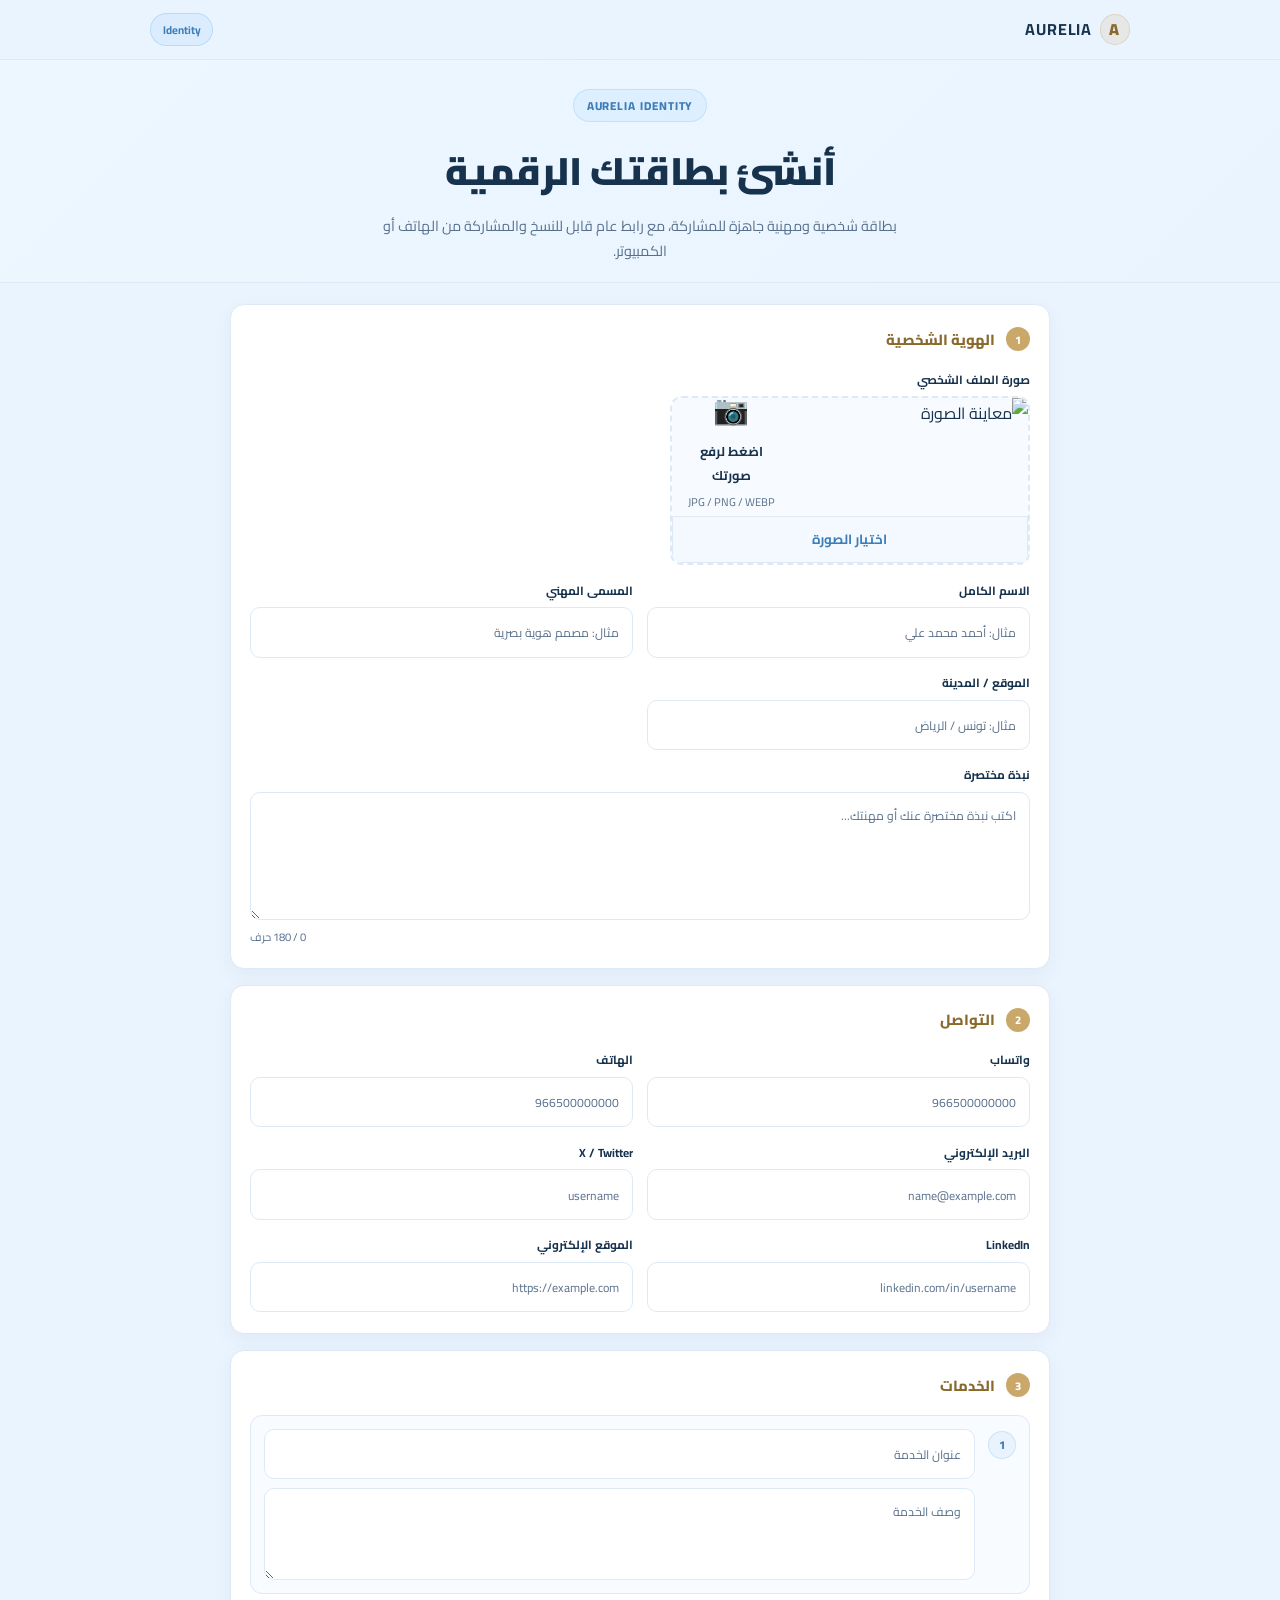
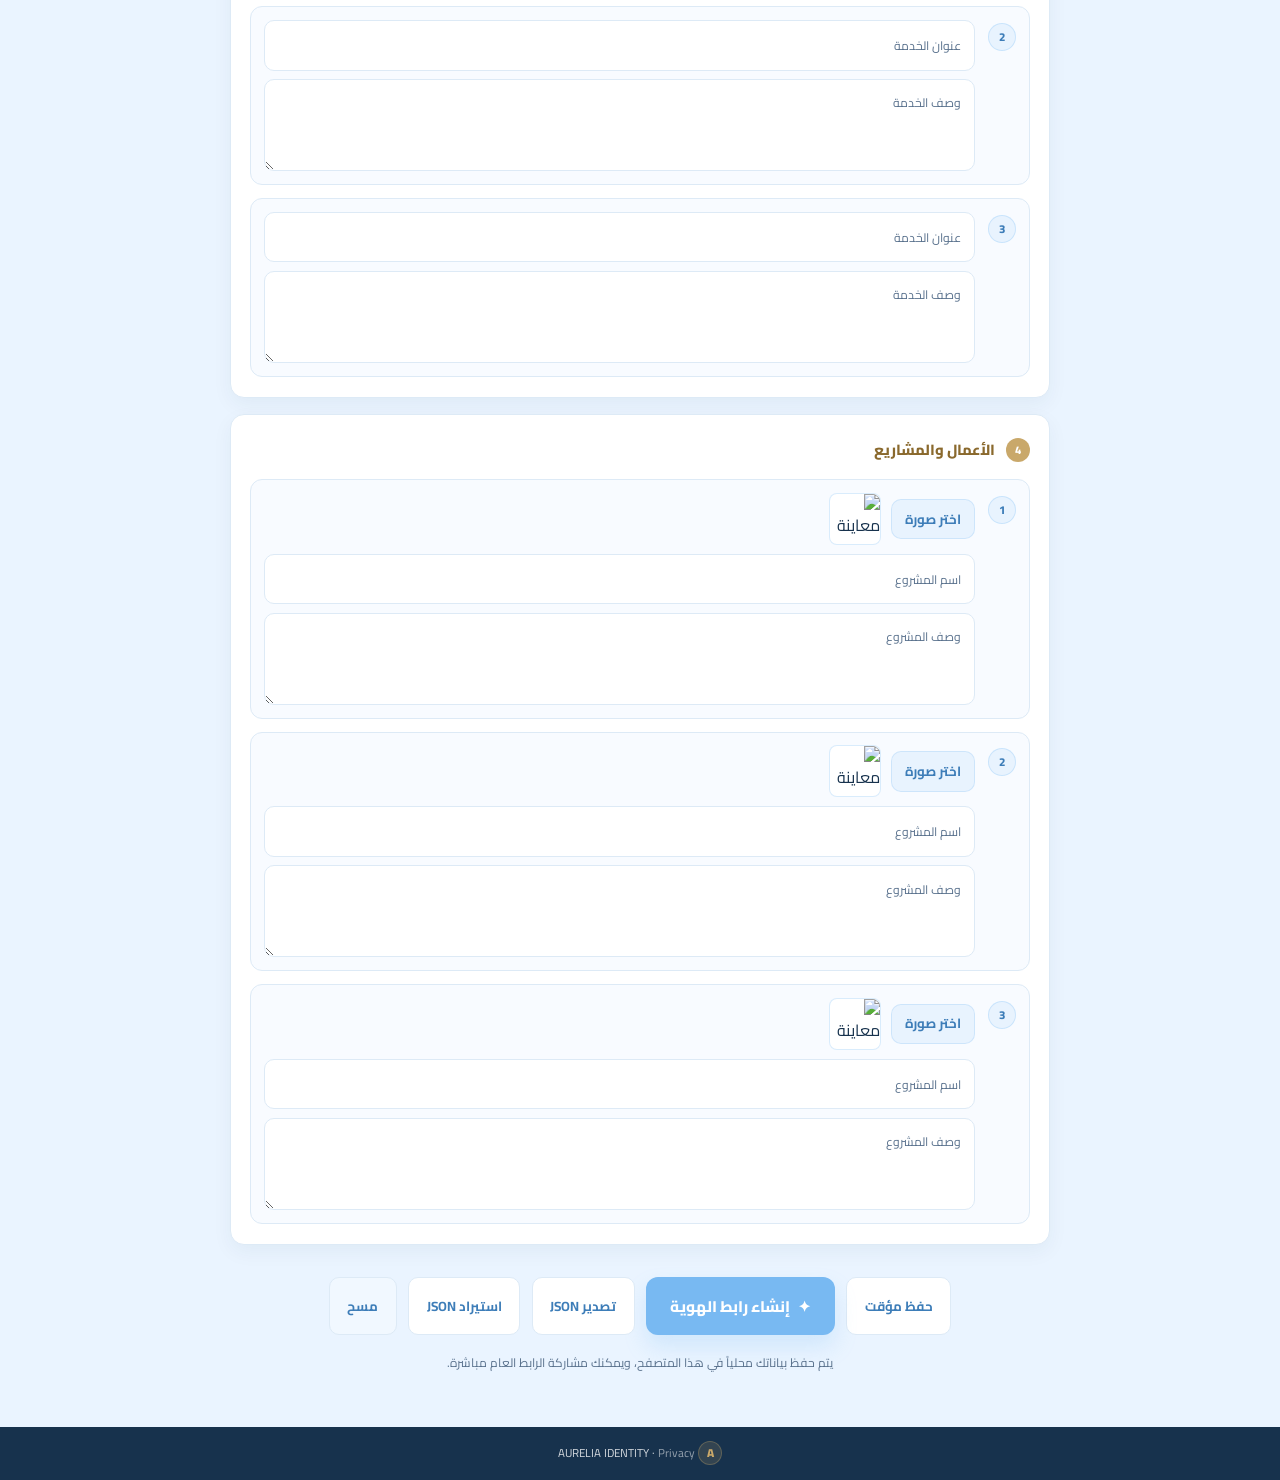
==== commit f31a3fc0: "Add photo remove/replacement controls and mobile-safe upload UI while preserving existing identity f" ====
--- a/index.html
+++ b/index.html
@@ -43,11 +43,14 @@
                     <div id="uploadPlaceholder" class="upload-placeholder">
                       <div class="upload-icon">📷</div>
                       <span>اضغط لرفع صورتك</span>
-                      <small>JPG / PNG حتى 2MB</small>
+                      <small>JPG / PNG / WEBP حتى 4MB</small>
                     </div>
                   </div>
-                  <button type="button" id="uploadBtn" class="upload-btn">اختيار الصورة</button>
-                  <input id="f-photo" type="file" accept="image/*" hidden />
+                  <div class="upload-actions">
+                    <button type="button" id="uploadBtn" class="upload-btn">اختيار الصورة</button>
+                    <button type="button" id="removePhotoBtn" class="upload-remove-btn" hidden>إزالة الصورة</button>
+                  </div>
+                  <input id="f-photo" type="file" accept="image/jpeg,image/png,image/webp,image/heic,image/heif" hidden />
                 </div>
               </div>
 
@@ -141,7 +144,7 @@
                 <div class="svc-fields">
                   <div class="proj-upload-row">
                     <button type="button" id="p1-img-btn" class="proj-upload-btn">اختر صورة</button>
-                    <input id="p1-img-file" type="file" accept="image/*" hidden />
+                    <input id="p1-img-file" type="file" accept="image/jpeg,image/png,image/webp,image/heic,image/heif" hidden />
                     <img id="p1-img-preview" class="proj-thumb-mini" alt="معاينة المشروع" hidden />
                   </div>
                   <input id="p1-name" type="text" placeholder="اسم المشروع" maxlength="60" />
@@ -154,7 +157,7 @@
                 <div class="svc-fields">
                   <div class="proj-upload-row">
                     <button type="button" id="p2-img-btn" class="proj-upload-btn">اختر صورة</button>
-                    <input id="p2-img-file" type="file" accept="image/*" hidden />
+                    <input id="p2-img-file" type="file" accept="image/jpeg,image/png,image/webp,image/heic,image/heif" hidden />
                     <img id="p2-img-preview" class="proj-thumb-mini" alt="معاينة المشروع" hidden />
                   </div>
                   <input id="p2-name" type="text" placeholder="اسم المشروع" maxlength="60" />
@@ -167,7 +170,7 @@
                 <div class="svc-fields">
                   <div class="proj-upload-row">
                     <button type="button" id="p3-img-btn" class="proj-upload-btn">اختر صورة</button>
-                    <input id="p3-img-file" type="file" accept="image/*" hidden />
+                    <input id="p3-img-file" type="file" accept="image/jpeg,image/png,image/webp,image/heic,image/heif" hidden />
                     <img id="p3-img-preview" class="proj-thumb-mini" alt="معاينة المشروع" hidden />
                   </div>
                   <input id="p3-name" type="text" placeholder="اسم المشروع" maxlength="60" />
@@ -228,7 +231,7 @@
           <h1 id="v-name" class="id-name">اسمك</h1>
           <div id="v-title" class="id-title">مسمّاك المهني</div>
           <div id="v-loc" class="id-loc" style="display:none;">
-            <svg viewBox="0 0 24 24" aria-hidden="true" width="14" height="14" fill="currentColor"><path d="M12 2a7 7 0 017 7c0 5.25-7 13-7 13S5 14.25 5 9a7 7 0 017-7zm0 9.5A2.5 2.5 0 1012 6a2.5 2.5 0 000 5.5z"/></svg>
+            <svg viewBox="0 0 24 24" aria-hidden="true" width="14" height="14" fill="currentColor"><path d="M12 2a7 7 0 017 7c0 5.25-7 13-7 13S5 14.25 5 9a7 7 0 017-7zm0 9.5A2.5 2.5 0 1012 6a2.5 2.5 0 000 3.5z"/></svg>
             <span id="v-loc-text"></span>
           </div>
           <p id="v-bio" class="id-bio"></p>
--- a/style.css
+++ b/style.css
@@ -1,24 +1,20 @@
-/* ============================================
-   AURELIA Identity Generator v2.0 — style.css
-   100VH · Light Luxury · Zero Backend
-   © 2026 AURELIA. All rights reserved.
-============================================ */
-
 :root {
-  --gold: #c9a86a;
-  --gold-l: #e7d4a8;
-  --gold-d: #9d7d3d;
-  --gold-bg: rgba(201, 168, 106, 0.12);
-  --gold-br: rgba(201, 168, 106, 0.3);
-  --bg: #f7f4ed;
-  --bg2: #f1ebdf;
-  --white: #ffffff;
-  --text: #111319;
-  --sub: #373c46;
-  --muted: #757b84;
-  --border: #e6dfd2;
-  --shadow: 0 8px 28px rgba(17, 19, 25, 0.08);
-  --shadow-h: 0 14px 28px rgba(17, 19, 25, 0.12);
+  --blue-50: #EAF4FF;
+  --blue-100: #DDEFFF;
+  --blue-200: #C9E8FF;
+  --blue-500: #78B9F2;
+  --blue-700: #3D7DB8;
+  --blue-900: #17324D;
+  --gold: #C9A86A;
+  --gold-deep: #8A692D;
+  --bg: #EAF4FF;
+  --bg-2: #F3F9FF;
+  --card: #FFFFFF;
+  --text: #17324D;
+  --muted: #58708C;
+  --border: #DDEAF6;
+  --shadow: 0 10px 28px rgba(23, 50, 77, 0.08);
+  --shadow-soft: 0 7px 20px rgba(23, 50, 77, 0.05);
   --ff: 'Cairo', sans-serif;
   --r: 14px;
   --tr: 0.22s ease;
@@ -31,18 +27,21 @@
 }
 
 html, body {
+  width: 100%;
   min-height: 100%;
-  width: 100%;
   font-family: var(--ff);
   background: var(--bg);
   color: var(--text);
   direction: rtl;
   overflow-x: hidden;
-  scroll-behavior: smooth;
+  overflow-y: auto;
+  -webkit-text-size-adjust: 100%;
+  text-rendering: optimizeLegibility;
 }
 
 body {
   min-height: 100dvh;
+  overscroll-behavior-y: contain;
 }
 
 a {
@@ -59,30 +58,39 @@
   font-family: var(--ff);
 }
 
+button {
+  touch-action: manipulation;
+}
+
 ::-webkit-scrollbar {
   width: 6px;
   height: 6px;
 }
 
 ::-webkit-scrollbar-track {
-  background: var(--bg2);
+  background: var(--bg-2);
 }
 
 ::-webkit-scrollbar-thumb {
-  background: var(--gold-l);
+  background: rgba(120, 185, 242, 0.6);
   border-radius: 999px;
 }
 
+#formMode,
+#viewMode {
+  min-height: 100dvh;
+  width: 100%;
+  overflow: visible;
+}
+
 #formMode {
-  min-height: 100dvh;
   display: flex;
   flex-direction: column;
-  overflow: hidden;
 }
 
 .nav {
   flex-shrink: 0;
-  background: rgba(247, 244, 237, 0.96);
+  background: rgba(234, 244, 255, 0.96);
   backdrop-filter: blur(12px);
   border-bottom: 1px solid var(--border);
   padding: 0.8rem 0;
@@ -100,44 +108,44 @@
 .logo {
   display: flex;
   align-items: center;
-  gap: 0.45rem;
+  gap: 0.48rem;
   font-size: 1rem;
   font-weight: 800;
-  letter-spacing: 0.04em;
+  letter-spacing: 0.05em;
 }
 
 .logo-icon {
   display: inline-flex;
   align-items: center;
   justify-content: center;
-  width: 1.8rem;
-  height: 1.8rem;
+  width: 1.9rem;
+  height: 1.9rem;
   border-radius: 50%;
-  background: rgba(201, 168, 106, 0.14);
-  border: 1px solid rgba(201, 168, 106, 0.28);
-  color: var(--gold-d);
+  background: rgba(201, 168, 106, 0.16);
+  border: 1px solid rgba(201, 168, 106, 0.3);
+  color: var(--gold-deep);
   font-weight: 900;
 }
 
 .logo strong {
-  color: var(--gold-d);
+  color: var(--blue-900);
 }
 
 .nav-badge {
   font-size: 0.7rem;
   font-weight: 700;
-  background: var(--gold-bg);
-  border: 1px solid var(--gold-br);
-  color: var(--gold-d);
-  padding: 0.28rem 0.72rem;
+  background: rgba(120, 185, 242, 0.13);
+  border: 1px solid rgba(120, 185, 242, 0.35);
+  color: var(--blue-700);
+  padding: 0.32rem 0.72rem;
   border-radius: 999px;
 }
 
 .form-hero {
   flex-shrink: 0;
-  background: linear-gradient(135deg, #f5efe5, #f7f4ed);
+  background: linear-gradient(135deg, #edf7ff, #eaf4ff);
   border-bottom: 1px solid var(--border);
-  padding: 1.7rem 1rem 1.2rem;
+  padding: 1.8rem 1rem 1.2rem;
   text-align: center;
 }
 
@@ -148,9 +156,9 @@
 
 .form-tag {
   display: inline-block;
-  background: var(--gold-bg);
-  border: 1px solid var(--gold-br);
-  color: var(--gold-d);
+  background: rgba(120, 185, 242, 0.12);
+  border: 1px solid rgba(120, 185, 242, 0.28);
+  color: var(--blue-700);
   font-size: 0.72rem;
   font-weight: 800;
   letter-spacing: 0.08em;
@@ -160,23 +168,24 @@
 }
 
 .form-hero h1 {
-  font-size: clamp(1.7rem, 2.6vw, 2.3rem);
+  color: var(--blue-900);
+  font-size: clamp(1.7rem, 3vw, 2.4rem);
   font-weight: 900;
   margin-bottom: 0.45rem;
-  color: var(--text);
 }
 
 .form-hero p {
   font-size: 0.9rem;
-  color: var(--sub);
+  color: var(--muted);
   line-height: 1.7;
 }
 
 .form-scroll-area {
-  flex: 1;
-  overflow-y: auto;
+  flex: 1 0 auto;
+  overflow-y: visible;
+  overflow-x: hidden;
   -webkit-overflow-scrolling: touch;
-  padding-bottom: 1rem;
+  padding-bottom: 1.3rem;
 }
 
 .form-wrap {
@@ -186,12 +195,12 @@
 }
 
 .form-section {
-  background: var(--white);
+  background: var(--card);
   border: 1px solid var(--border);
   border-radius: var(--r);
   padding: 1.3rem 1.2rem;
   margin-bottom: 1rem;
-  box-shadow: var(--shadow);
+  box-shadow: var(--shadow-soft);
 }
 
 .fs-title {
@@ -201,6 +210,7 @@
   font-size: 0.92rem;
   font-weight: 800;
   margin-bottom: 1rem;
+  color: var(--gold-deep);
 }
 
 .fs-title span {
@@ -226,6 +236,7 @@
   display: flex;
   flex-direction: column;
   gap: 0.35rem;
+  min-width: 0;
 }
 
 .field-group.full,
@@ -236,7 +247,7 @@
 .field-group label {
   font-size: 0.74rem;
   font-weight: 700;
-  color: var(--sub);
+  color: var(--text);
 }
 
 .field-group input,
@@ -265,8 +276,8 @@
 .field-group textarea:focus,
 .svc-fields input:focus,
 .svc-fields textarea:focus {
-  border-color: var(--gold);
-  box-shadow: 0 0 0 4px rgba(201, 168, 106, 0.1);
+  border-color: var(--blue-500);
+  box-shadow: 0 0 0 4px rgba(120, 185, 242, 0.12);
 }
 
 .field-group input::placeholder,
@@ -281,14 +292,14 @@
   border: 2px dashed var(--border);
   border-radius: 12px;
   overflow: hidden;
-  background: linear-gradient(180deg, #fff, #fbf7f1);
+  background: linear-gradient(180deg, #fff, #f7fbff);
   cursor: pointer;
   transition: border-color var(--tr), transform var(--tr);
   max-width: 360px;
 }
 
 .upload-box:hover {
-  border-color: var(--gold-l);
+  border-color: var(--blue-500);
 }
 
 .upload-preview {
@@ -297,7 +308,7 @@
   align-items: center;
   justify-content: center;
   overflow: hidden;
-  background: #f7f3ec;
+  background: #f7fbff;
 }
 
 .upload-preview img {
@@ -323,7 +334,7 @@
 .upload-placeholder span {
   font-size: 0.8rem;
   font-weight: 700;
-  color: var(--sub);
+  color: var(--text);
 }
 
 .upload-placeholder small {
@@ -339,7 +350,7 @@
   border: 1px solid var(--border);
   border-radius: 10px;
   background: #fff;
-  color: var(--gold-d);
+  color: var(--blue-700);
   font-weight: 700;
   cursor: pointer;
   transition: all var(--tr);
@@ -349,7 +360,7 @@
   display: block;
   width: 100%;
   padding: 0.62rem 0.8rem;
-  background: var(--bg2);
+  background: var(--bg-2);
   border-top: 1px solid var(--border);
   border-radius: 0;
 }
@@ -359,7 +370,7 @@
 .btn-secondary:hover,
 .btn-muted:hover {
   transform: translateY(-1px);
-  box-shadow: 0 6px 18px rgba(17, 19, 25, 0.05);
+  box-shadow: 0 6px 18px rgba(23, 50, 77, 0.05);
 }
 
 .services-inputs,
@@ -375,7 +386,7 @@
   gap: 0.8rem;
   align-items: flex-start;
   padding: 0.8rem;
-  background: #faf8f4;
+  background: #f8fbff;
   border: 1px solid var(--border);
   border-radius: 12px;
 }
@@ -384,9 +395,9 @@
   width: 28px;
   height: 28px;
   border-radius: 50%;
-  background: var(--gold-bg);
-  border: 1px solid var(--gold-br);
-  color: var(--gold-d);
+  background: rgba(120, 185, 242, 0.12);
+  border: 1px solid rgba(120, 185, 242, 0.28);
+  color: var(--blue-700);
   font-size: 0.72rem;
   font-weight: 800;
   display: flex;
@@ -398,6 +409,7 @@
 
 .svc-fields {
   flex: 1;
+  min-width: 0;
   display: flex;
   flex-direction: column;
   gap: 0.55rem;
@@ -411,9 +423,9 @@
 }
 
 .proj-upload-btn {
-  background: var(--gold-bg);
-  border-color: var(--gold-br);
-  color: var(--gold-d);
+  background: rgba(120, 185, 242, 0.12);
+  border-color: rgba(120, 185, 242, 0.24);
+  color: var(--blue-700);
   padding: 0.42rem 0.82rem;
 }
 
@@ -422,7 +434,7 @@
   height: 52px;
   object-fit: cover;
   border-radius: 8px;
-  border: 1px solid var(--gold-br);
+  border: 1px solid rgba(120, 185, 242, 0.28);
   background: #fff;
 }
 
@@ -439,7 +451,7 @@
   align-items: center;
   justify-content: center;
   gap: 0.5rem;
-  background: var(--gold);
+  background: var(--blue-500);
   color: #fff;
   border: none;
   border-radius: 12px;
@@ -447,12 +459,12 @@
   font-size: 0.96rem;
   font-weight: 800;
   cursor: pointer;
-  box-shadow: 0 12px 22px rgba(201, 168, 106, 0.28);
+  box-shadow: 0 12px 22px rgba(120, 185, 242, 0.22);
   transition: transform var(--tr), background var(--tr);
 }
 
 .gen-btn:hover {
-  background: var(--gold-d);
+  background: var(--blue-700);
   transform: translateY(-1px);
 }
 
@@ -462,7 +474,7 @@
 }
 
 .btn-muted {
-  background: #f9f6f0;
+  background: #f1f8ff;
 }
 
 .form-note {
@@ -475,21 +487,21 @@
 
 .form-footer {
   flex-shrink: 0;
-  background: var(--text);
-  color: rgba(255, 255, 255, 0.7);
+  background: var(--blue-900);
+  color: rgba(255, 255, 255, 0.8);
   text-align: center;
   padding: 0.9rem 0.8rem;
   font-size: 0.72rem;
 }
 
 .form-footer .logo-icon {
-  color: var(--gold-l);
+  color: var(--gold);
   width: 1.5rem;
   height: 1.5rem;
 }
 
 .form-footer a {
-  color: rgba(255, 255, 255, 0.46);
+  color: rgba(255, 255, 255, 0.54);
 }
 
 #bio-count {
@@ -502,13 +514,13 @@
   min-height: 100dvh;
   display: grid;
   grid-template-rows: auto 1fr auto auto;
-  overflow: hidden;
-  background: linear-gradient(180deg, #f7f4ed 0%, #f9f6f0 100%);
+  overflow: visible;
+  background: linear-gradient(180deg, #edf6ff 0%, #f4faff 100%);
 }
 
 .topbar {
-  background: var(--text);
-  border-bottom: 2px solid var(--gold-d);
+  background: var(--blue-900);
+  border-bottom: 2px solid var(--gold);
   padding: 0.45rem 0;
   flex-shrink: 0;
 }
@@ -540,7 +552,7 @@
 
 .tb-time {
   font-size: 0.75rem;
-  color: var(--gold-l);
+  color: var(--gold);
   font-weight: 800;
   letter-spacing: 0.03em;
   font-variant-numeric: tabular-nums;
@@ -555,7 +567,7 @@
 .tb-brand {
   font-size: 0.72rem;
   font-weight: 800;
-  color: rgba(255, 255, 255, 0.72);
+  color: rgba(255, 255, 255, 0.8);
   letter-spacing: 0.08em;
 }
 
@@ -587,8 +599,8 @@
 }
 
 .tb-btn-outline:hover {
-  border-color: var(--gold-br);
-  color: var(--gold-l);
+  border-color: rgba(201, 168, 106, 0.4);
+  color: var(--gold);
 }
 
 .tb-btn-gold {
@@ -598,7 +610,7 @@
 }
 
 .tb-btn-gold:hover {
-  background: var(--gold-d);
+  background: var(--gold-deep);
 }
 
 .id-panel {
@@ -624,7 +636,7 @@
   height: 148px;
   border-radius: 50%;
   padding: 3px;
-  background: conic-gradient(from 0deg, var(--gold), rgba(201, 168, 106, 0.12), var(--gold), rgba(201, 168, 106, 0.12), var(--gold));
+  background: conic-gradient(from 0deg, var(--gold), rgba(201, 168, 106, 0.14), var(--gold), rgba(201, 168, 106, 0.14), var(--gold));
   animation: spin 12s linear infinite;
 }
 
@@ -633,7 +645,7 @@
   height: 100%;
   border-radius: 50%;
   overflow: hidden;
-  background: #f6efe3;
+  background: #eef7ff;
   border: 3px solid #fff;
   display: flex;
   align-items: center;
@@ -655,19 +667,19 @@
   justify-content: center;
   font-size: 3.1rem;
   font-weight: 900;
-  color: var(--gold-d);
-  background: linear-gradient(135deg, rgba(201, 168, 106, 0.12), rgba(201, 168, 106, 0.24));
+  color: var(--gold-deep);
+  background: linear-gradient(135deg, rgba(120, 185, 242, 0.15), rgba(201, 168, 106, 0.18));
 }
 
 .id-photo-badge {
-  background: var(--white);
-  border: 1px solid var(--gold-br);
+  background: var(--card);
+  border: 1px solid rgba(120, 185, 242, 0.2);
   border-radius: 999px;
-  color: var(--gold-d);
+  color: var(--blue-700);
   font-size: 0.68rem;
   font-weight: 800;
   padding: 0.26rem 0.72rem;
-  box-shadow: var(--shadow);
+  box-shadow: var(--shadow-soft);
 }
 
 .id-info-col {
@@ -680,7 +692,7 @@
   font-size: 0.68rem;
   font-weight: 800;
   letter-spacing: 0.14em;
-  color: var(--muted);
+  color: var(--gold-deep);
   text-transform: uppercase;
 }
 
@@ -688,13 +700,13 @@
   font-size: clamp(1.7rem, 3vw, 2.6rem);
   font-weight: 900;
   line-height: 1.14;
-  color: var(--text);
+  color: var(--blue-900);
 }
 
 .id-title {
   font-size: 0.96rem;
   font-weight: 800;
-  color: var(--gold-d);
+  color: var(--gold-deep);
 }
 
 .id-loc {
@@ -706,7 +718,7 @@
 }
 
 .id-loc svg {
-  color: var(--gold-d);
+  color: var(--gold-deep);
   flex-shrink: 0;
 }
 
@@ -714,7 +726,7 @@
   font-size: 0.85rem;
   line-height: 1.8;
   max-width: 560px;
-  color: var(--sub);
+  color: var(--muted);
   margin-top: 0.12rem;
 }
 
@@ -734,9 +746,9 @@
   min-width: 52px;
   padding: 0.46rem 0.52rem;
   border-radius: 10px;
-  background: var(--white);
+  background: var(--card);
   border: 1px solid var(--border);
-  color: var(--sub);
+  color: var(--text);
   font-size: 0.6rem;
   font-weight: 700;
   transition: all var(--tr);
@@ -745,17 +757,17 @@
 .social-btn svg {
   width: 15px;
   height: 15px;
-  color: var(--muted);
+  color: var(--blue-700);
 }
 
 .social-btn:hover {
   transform: translateY(-1px);
-  border-color: var(--gold-br);
-  color: var(--gold-d);
+  border-color: rgba(120, 185, 242, 0.28);
+  color: var(--blue-700);
 }
 
 .social-btn:hover svg {
-  color: var(--gold-d);
+  color: var(--blue-700);
 }
 
 .cta-btn {
@@ -765,11 +777,11 @@
   margin-top: 0.5rem;
   padding: 0.66rem 1.3rem;
   border-radius: 10px;
-  background: var(--gold);
+  background: var(--blue-500);
   color: #fff;
   font-size: 0.82rem;
   font-weight: 800;
-  box-shadow: 0 10px 18px rgba(201, 168, 106, 0.22);
+  box-shadow: 0 10px 18px rgba(120, 185, 242, 0.22);
 }
 
 .id-strip {
@@ -777,7 +789,7 @@
   grid-template-columns: repeat(3, minmax(0, 1fr));
   gap: 0.7rem;
   padding: 0.7rem 1.4rem;
-  background: rgba(255, 255, 255, 0.3);
+  background: rgba(255, 255, 255, 0.38);
   border-top: 1px solid var(--border);
   border-bottom: 1px solid var(--border);
 }
@@ -790,7 +802,7 @@
   font-size: 0.6rem;
   font-weight: 800;
   letter-spacing: 0.12em;
-  color: var(--gold-d);
+  color: var(--gold-deep);
   margin-bottom: 0.5rem;
 }
 
@@ -804,17 +816,17 @@
 
 .strip-card {
   flex: 0 0 180px;
-  background: var(--white);
+  background: var(--card);
   border: 1px solid var(--border);
   border-radius: 10px;
   padding: 0.7rem 0.72rem;
-  box-shadow: 0 6px 18px rgba(17, 19, 25, 0.03);
+  box-shadow: 0 6px 18px rgba(23, 50, 77, 0.04);
 }
 
 .strip-card strong {
   display: block;
   font-size: 0.74rem;
-  color: var(--text);
+  color: var(--blue-900);
   margin-bottom: 0.25rem;
 }
 
@@ -830,7 +842,7 @@
   object-fit: cover;
   border-radius: 8px;
   margin-bottom: 0.45rem;
-  background: var(--bg2);
+  background: var(--bg-2);
 }
 
 .id-contact-row {
@@ -841,7 +853,7 @@
   gap: 0.6rem;
   overflow-x: auto;
   padding: 0.7rem 1rem 1rem;
-  background: rgba(255, 255, 255, 0.28);
+  background: rgba(255, 255, 255, 0.22);
 }
 
 .contact-card {
@@ -849,22 +861,22 @@
   align-items: center;
   gap: 0.6rem;
   min-width: 0;
-  background: var(--white);
+  background: var(--card);
   border: 1px solid var(--border);
   border-radius: 12px;
   padding: 0.58rem 0.8rem;
   color: var(--text);
-  box-shadow: 0 6px 18px rgba(17, 19, 25, 0.03);
+  box-shadow: 0 6px 18px rgba(23, 50, 77, 0.04);
   transition: all var(--tr);
 }
 
 .contact-card:hover {
   transform: translateY(-1px);
-  border-color: var(--gold-br);
+  border-color: rgba(120, 185, 242, 0.26);
 }
 
 .contact-card.primary {
-  border-color: var(--gold-br);
+  border-color: rgba(201, 168, 106, 0.36);
   background: linear-gradient(135deg, rgba(201, 168, 106, 0.1), #fff);
 }
 
@@ -875,8 +887,8 @@
   display: flex;
   align-items: center;
   justify-content: center;
-  background: var(--gold-bg);
-  color: var(--gold-d);
+  background: rgba(120, 185, 242, 0.12);
+  color: var(--blue-700);
   flex-shrink: 0;
 }
 
@@ -889,6 +901,7 @@
   font-size: 0.72rem;
   font-weight: 800;
   margin-bottom: 0.12rem;
+  color: var(--text);
 }
 
 .contact-card span {
@@ -902,8 +915,8 @@
   font-style: normal;
   font-size: 0.56rem;
   font-weight: 800;
-  color: var(--gold-d);
-  background: var(--gold-bg);
+  color: var(--gold-deep);
+  background: rgba(201, 168, 106, 0.12);
   border-radius: 999px;
   padding: 0.1rem 0.42rem;
 }
@@ -913,7 +926,7 @@
   left: 50%;
   bottom: 1.4rem;
   transform: translateX(-50%) translateY(16px);
-  background: rgba(17, 19, 25, 0.94);
+  background: rgba(23, 50, 77, 0.96);
   color: #fff;
   font-size: 0.8rem;
   font-weight: 700;
@@ -922,7 +935,7 @@
   opacity: 0;
   pointer-events: none;
   transition: all 0.28s ease;
-  z-index: 50;
+  z-index: 55;
   white-space: nowrap;
 }
 
@@ -1001,17 +1014,13 @@
     grid-template-columns: 1fr;
   }
 
-  .nav-wrap {
+  .form-wrap {
     width: min(96%, 100%);
   }
 
   .service-input-row,
   .project-input-row {
     flex-direction: column;
-  }
-
-  .svNum {
-    display: none;
   }
 
   .form-submit {
@@ -1027,4 +1036,8 @@
   .tb-clocks {
     gap: 0.45rem;
   }
-}
+
+  html, body {
+    overflow-x: hidden;
+  }
+}
